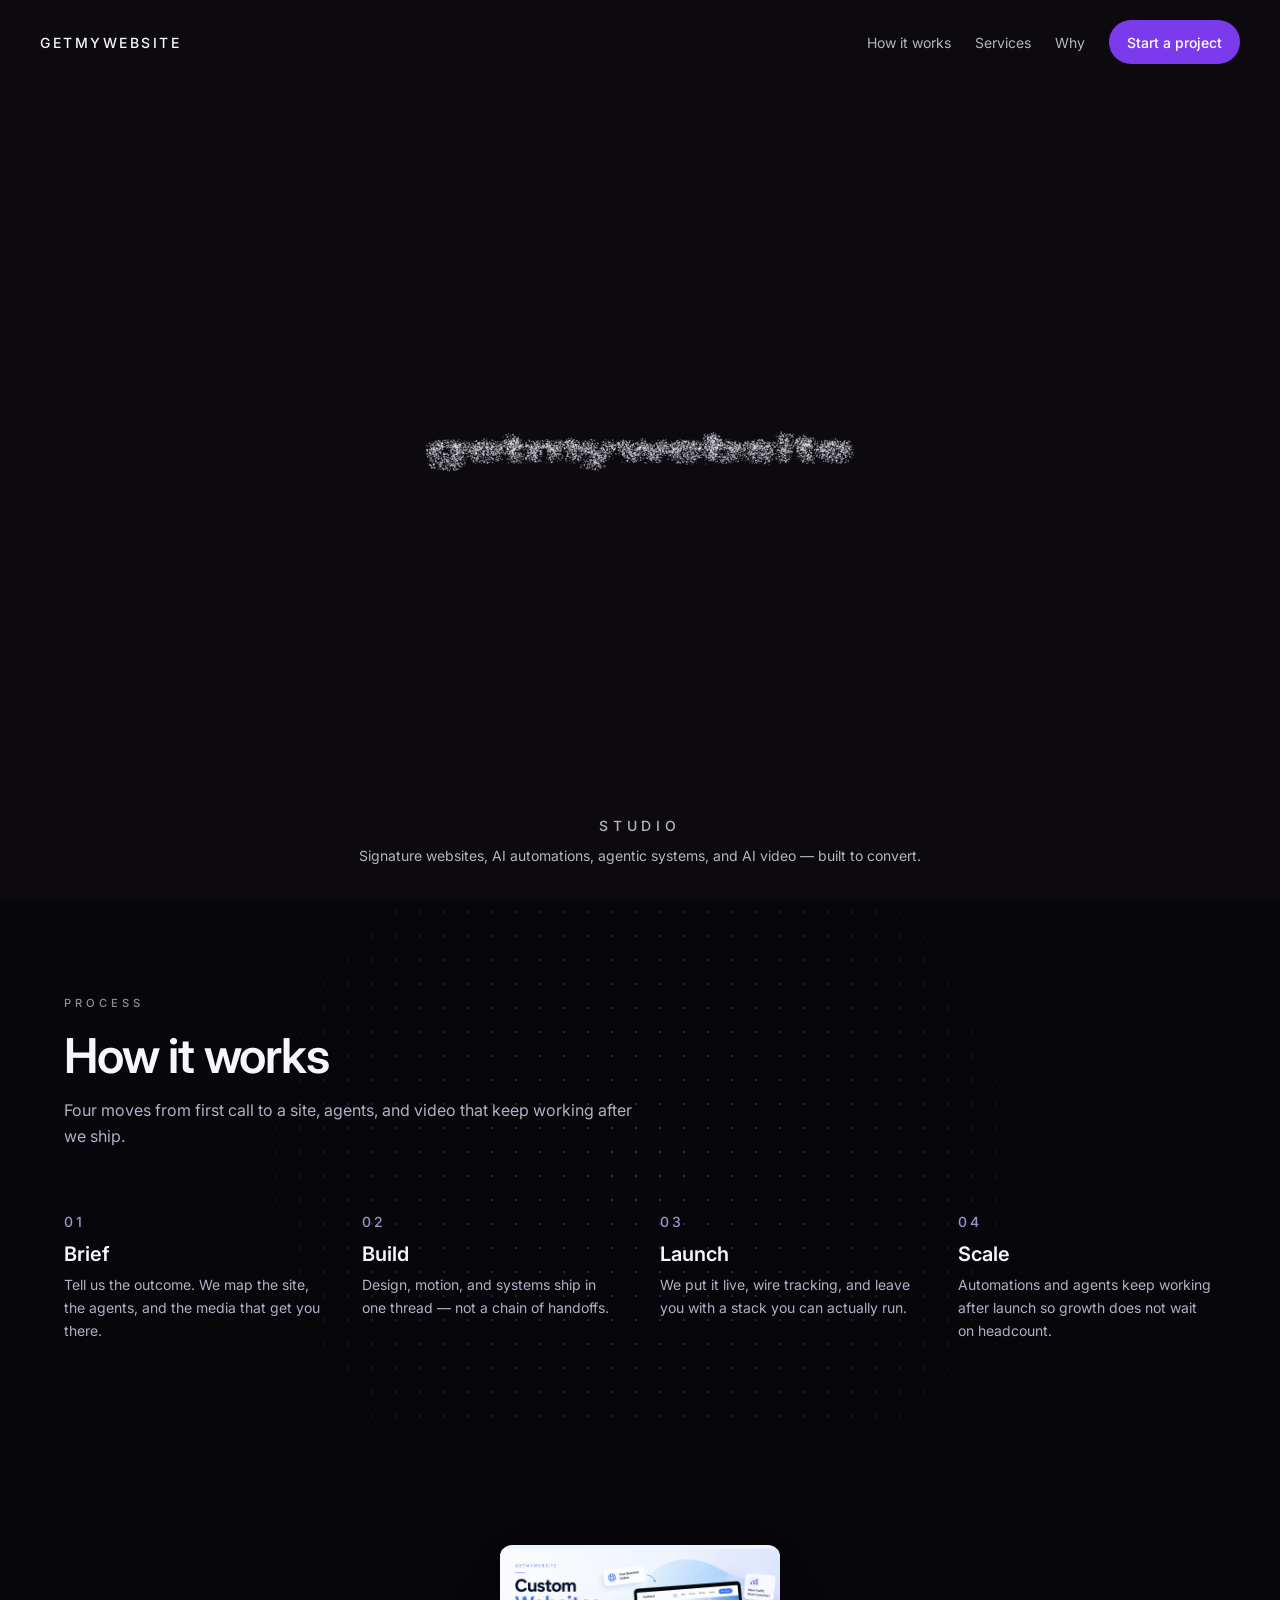
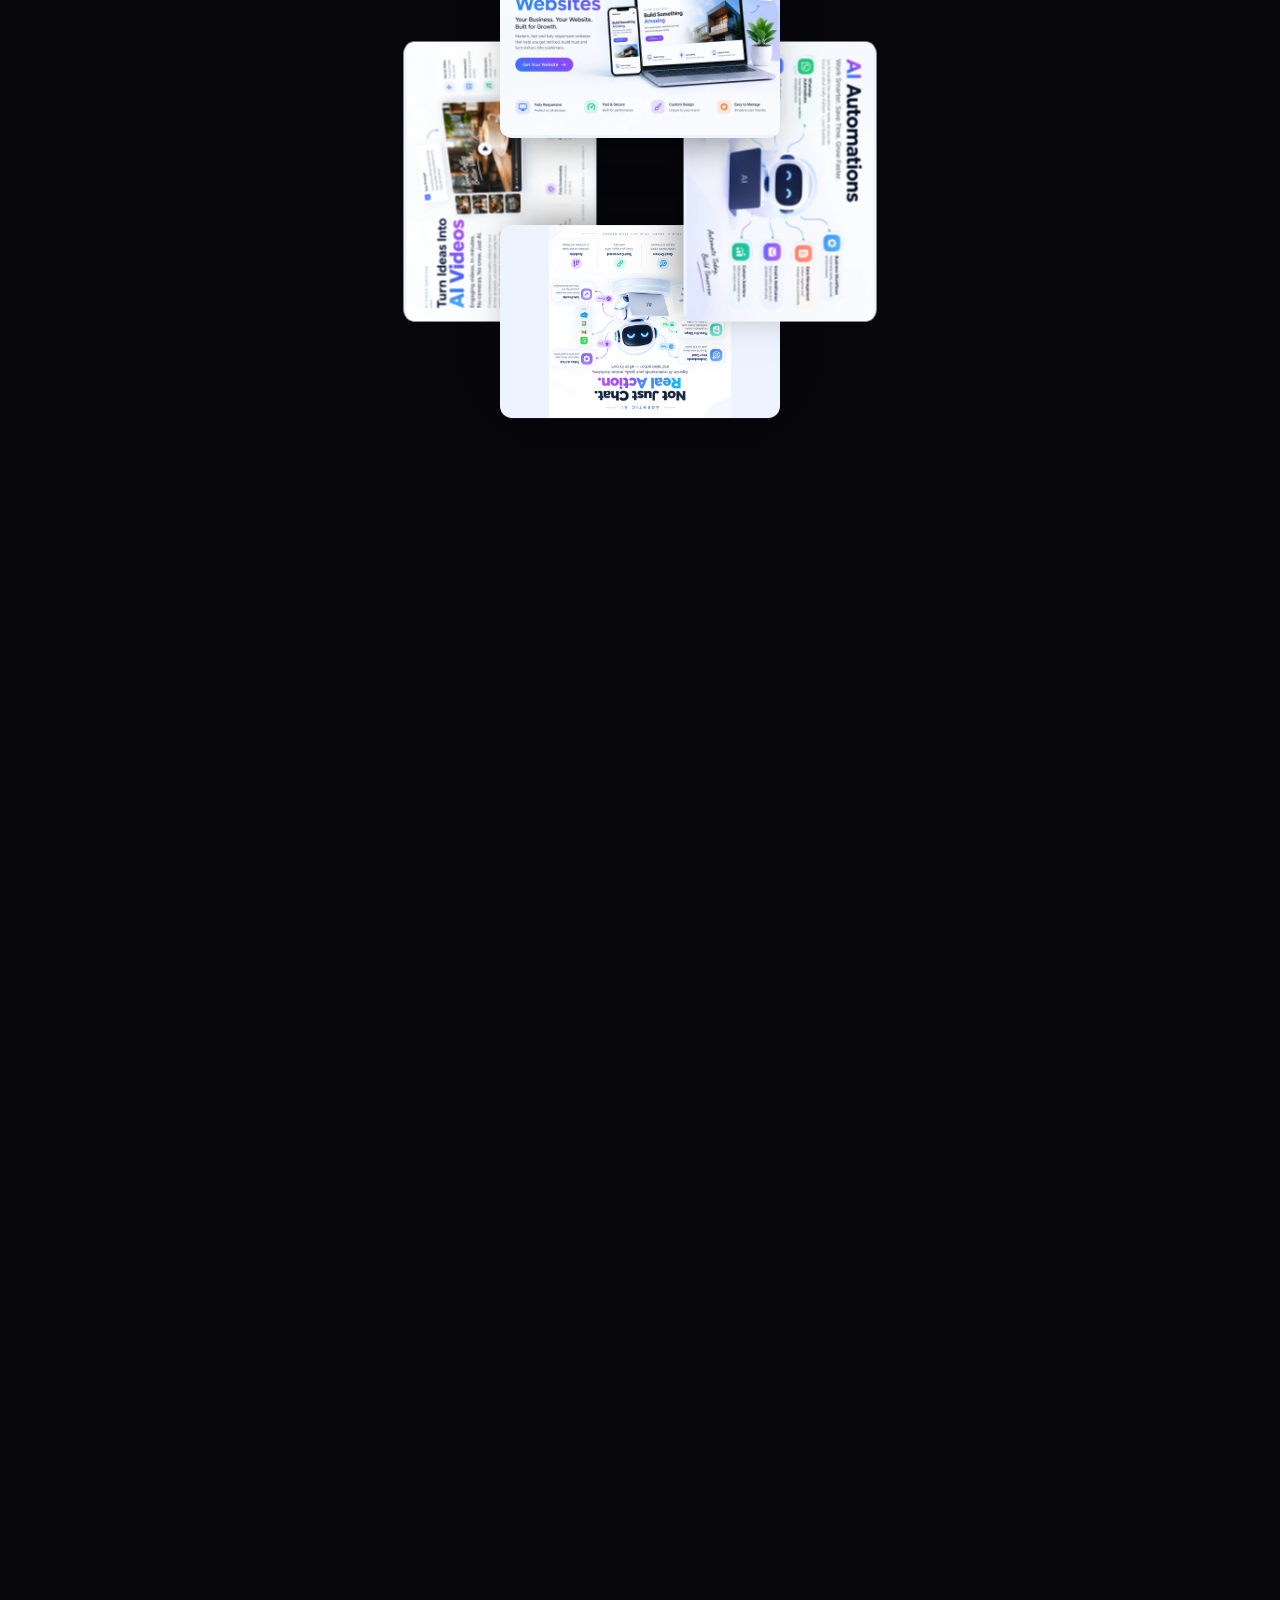
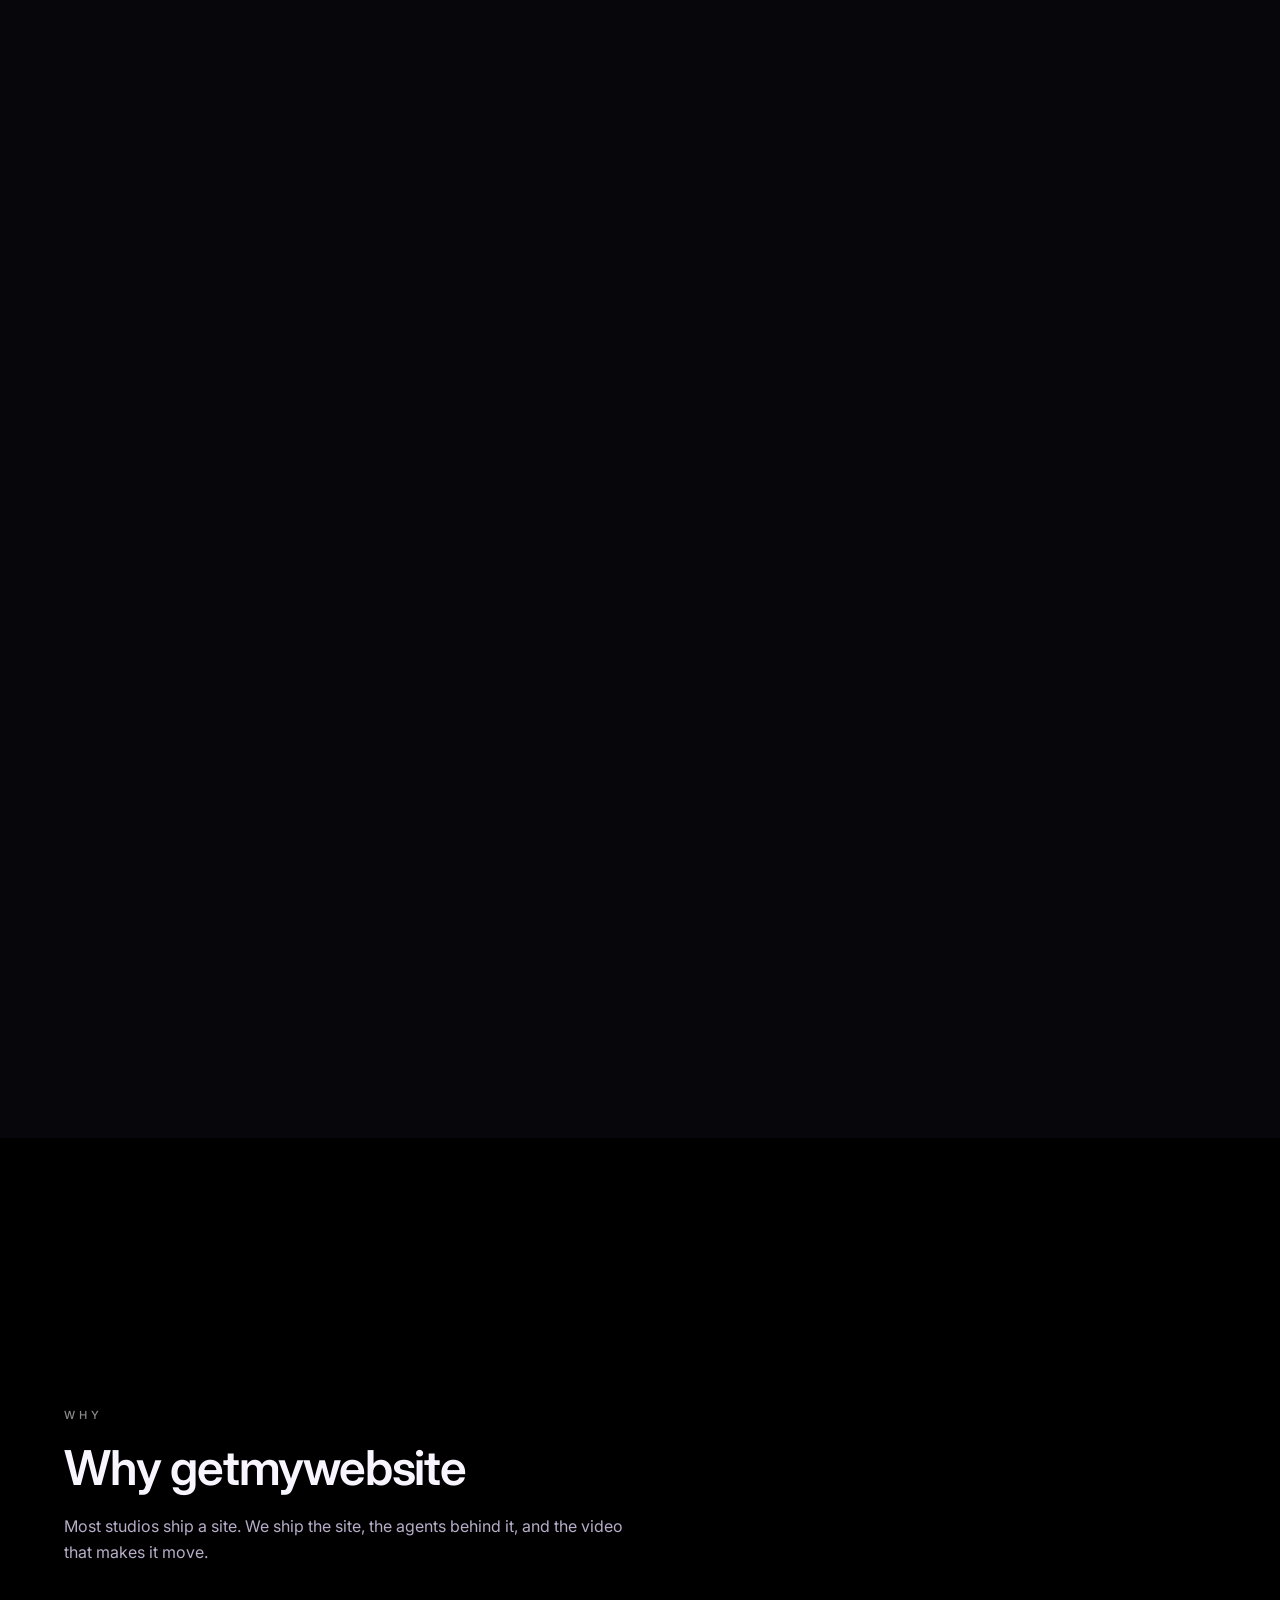
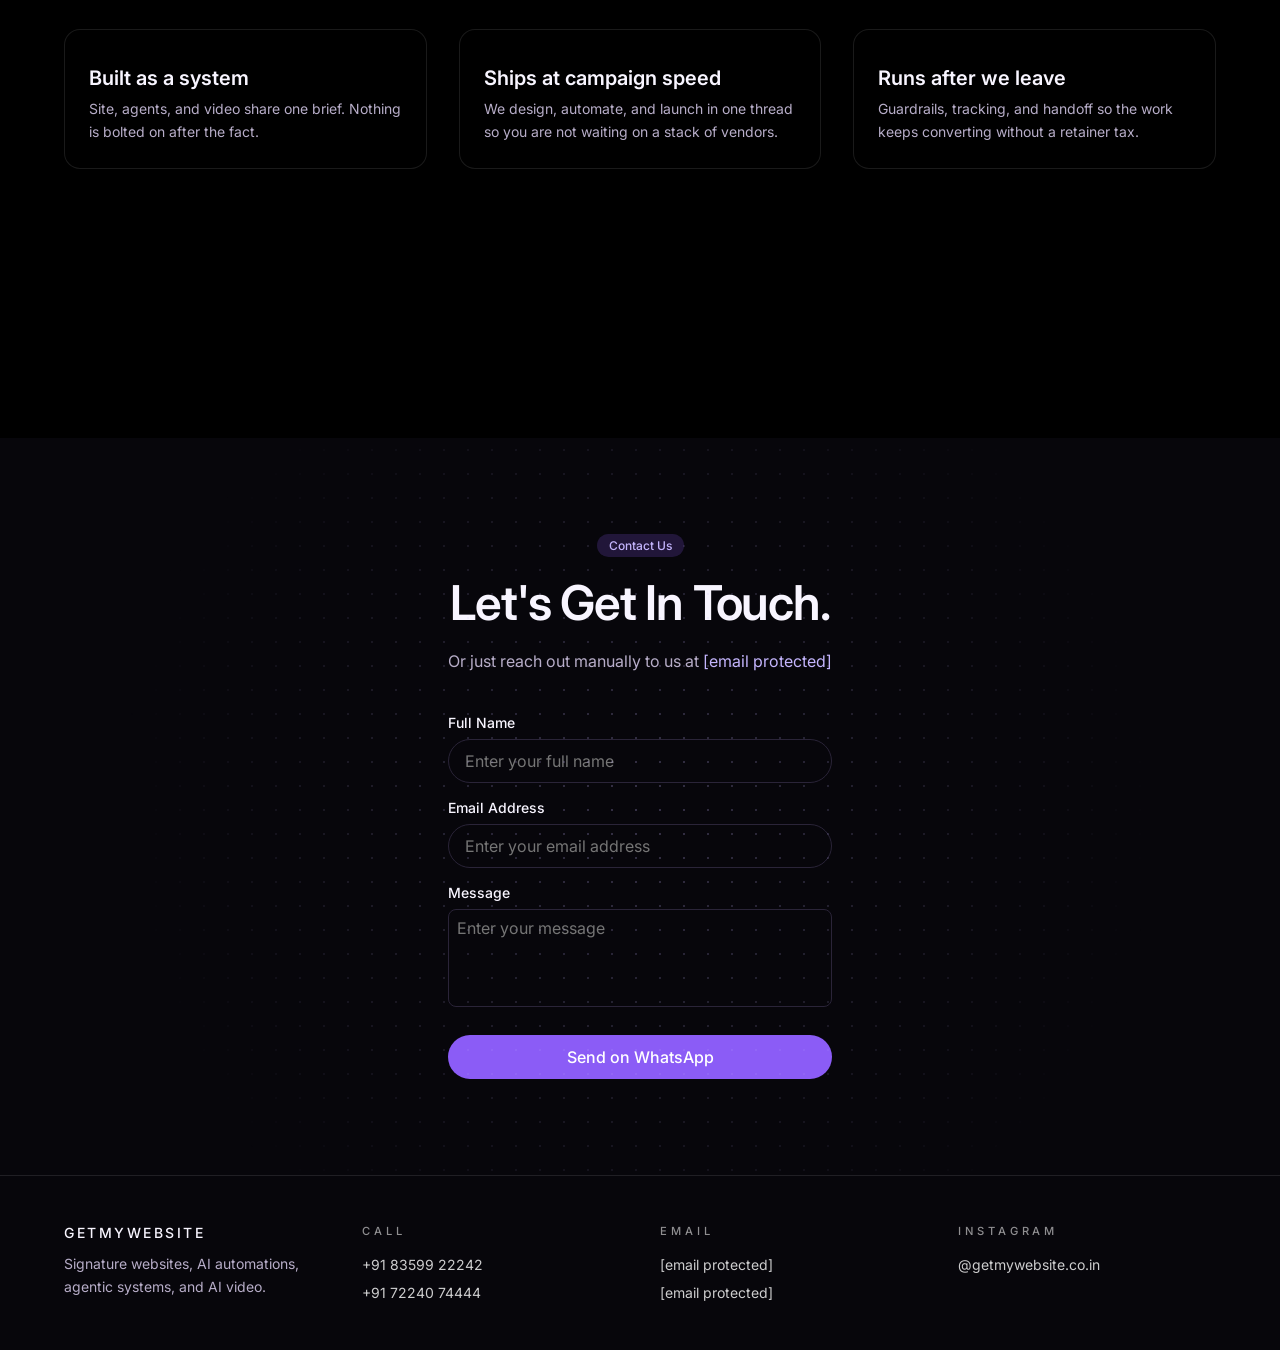
==== index.html @ 761b8f13 "Rename index 2.html to index.html" ====
<!DOCTYPE html>
<html lang="en">
<head>
<meta charset="UTF-8"/>
<meta name="viewport" content="width=device-width, initial-scale=1.0"/>
<title>getmywebsite — Signature Websites & AI</title>
<meta name="description" content="getmywebsite builds signature websites, AI automations, agentic AI systems, and AI videos."/>
<link rel="canonical" href="https://getmywebsite.co.in/"/>
<meta property="og:url" content="https://getmywebsite.co.in/"/>

<link rel="preconnect" href="https://fonts.googleapis.com"/>
<link rel="preconnect" href="https://fonts.gstatic.com" crossorigin/>
<link href="https://fonts.googleapis.com/css2?family=Inter:wght@300;400;500;600;700;800;900&display=swap" rel="stylesheet"/>
<style>
:root{
  --bg:#07060b;--fg:#f8f5ff;--muted:#b7adc8;--primary:#7c3aed;--border:#2a2438;
}
*{box-sizing:border-box;margin:0;padding:0}
html{scroll-behavior:smooth}
body{min-height:100dvh;background:var(--bg);color:var(--fg);font-family:Inter,ui-sans-serif,system-ui,sans-serif;-webkit-font-smoothing:antialiased}
a{color:inherit;text-decoration:none}
button,input,textarea{font:inherit;color:inherit}
img{max-width:100%;display:block}
ul,ol{list-style:none}
header{
  position:absolute;inset:0 0 auto 0;z-index:30;
  display:flex;align-items:center;justify-content:space-between;
  padding:20px 40px;
}
.brand{font-size:14px;font-weight:500;letter-spacing:.18em;text-transform:uppercase}
nav{display:flex;align-items:center;gap:24px;font-size:14px;color:rgba(255,255,255,.7)}
nav a:hover{color:#fff}
.btn{
  display:inline-flex;align-items:center;justify-content:center;gap:6px;
  min-height:44px;border:0;border-radius:999px;padding:8px 18px;
  font-weight:500;cursor:pointer;background:var(--primary);color:#fff;
}
.btn:hover{opacity:.9}
.hero{
  position:relative;min-height:100dvh;overflow:hidden;background:#0c0a0f;
}
.hero canvas{position:absolute;inset:0;width:100%;height:100%}
.hero-copy{
  position:absolute;inset:auto 0 32px 0;z-index:2;text-align:center;padding:0 24px;
  pointer-events:none;
}
.kicker{font-size:.7rem;font-weight:500;letter-spacing:.35em;text-transform:uppercase;color:rgba(255,255,255,.55)}
.hero-copy p{margin-top:8px;color:rgba(255,255,255,.7);font-size:14px;line-height:1.625}
section.pad{padding:96px 40px;position:relative;overflow:hidden}
.wrap{max-width:72rem;margin:0 auto;position:relative;z-index:1}
h2{margin-top:16px;font-size:clamp(1.875rem,4vw,3rem);font-weight:600;letter-spacing:-.025em}
.muted{color:var(--muted);line-height:1.625}
.steps{display:grid;gap:40px;margin-top:64px;grid-template-columns:repeat(4,1fr)}
.n{font-size:14px;font-weight:500;letter-spacing:.2em;color:rgba(196,181,253,.8)}
h3{margin:12px 0 8px;font-size:20px;font-weight:600}
.why{background:#000;min-height:100dvh;display:flex;align-items:center}
.reasons{display:grid;gap:32px;margin-top:64px;grid-template-columns:repeat(3,1fr)}
.card{border:1px solid rgba(255,255,255,.1);background:rgba(0,0,0,.35);border-radius:16px;padding:24px;backdrop-filter:blur(8px)}
#contact{text-align:center}
.pill{display:inline-block;border-radius:999px;background:rgba(139,92,246,.2);padding:4px 12px;font-size:12px;font-weight:500;color:#c4b5fd}
form{max-width:24rem;margin:0 auto;text-align:left}
label{display:block;font-size:14px;font-weight:500}
.field,textarea{
  width:100%;margin:8px 0 16px;border:1px solid var(--border);background:transparent;color:var(--fg);outline:none
}
.field{height:44px;border-radius:999px;padding:0 16px}
textarea{border-radius:8px;padding:8px;resize:none}
.field:focus,textarea:focus{box-shadow:0 0 0 2px #a78bfa}
form .btn{width:100%;margin-top:8px;background:#8b5cf6}
footer{border-top:1px solid rgba(255,255,255,.1);padding:48px 40px;background:#07060b}
.foot{display:grid;gap:40px;grid-template-columns:repeat(4,1fr);max-width:72rem;margin:0 auto}
footer ul{margin-top:16px}
footer li{margin-top:8px}
footer a{color:rgba(255,255,255,.8);font-size:14px}
footer a:hover{color:#fff}
/* wheel */
.wheel-wrap{height:500vh;position:relative}
.wheel-sticky{position:sticky;top:0;height:100dvh;overflow:hidden;perspective:900px}
.stage{position:absolute;inset:0}
.card3d{
  position:absolute;top:50%;left:50%;
  width:min(34vw,280px);height:calc(min(34vw,280px)/1.45);
  margin-left:calc(min(34vw,280px)/-2);margin-top:calc(min(34vw,280px)/-2 / .69);
  border:0;background:transparent;cursor:pointer;padding:0;transform-style:preserve-3d;backface-visibility:hidden;
}
.card3d img{
  width:100%;height:100%;object-fit:contain;background:#eef4ff;border-radius:12px;
  box-shadow:0 18px 40px -18px rgba(0,0,0,.5)
}
.wheel-label{
  position:absolute;inset:0;display:grid;place-items:center;
  font-size:clamp(2.4rem,8vw,5rem);font-weight:600;pointer-events:none;letter-spacing:-.03em
}
.wheel-caption{
  position:absolute;left:0;right:0;bottom:32px;text-align:center;padding:0 24px;z-index:5
}
.wheel-caption h3{font-size:clamp(1.5rem,3vw,1.875rem);margin:0}
.wheel-caption p{max-width:28rem;margin:8px auto 0;color:var(--muted);font-size:14px}
.overlay{
  position:fixed;inset:0;z-index:80;display:none;align-items:center;justify-content:center;
  background:rgba(0,0,0,.8);backdrop-filter:blur(10px);padding:24px
}
.overlay.open{display:flex}
.sheet{
  position:relative;max-width:64rem;width:100%;max-height:90dvh;overflow:auto;
  background:#0c0a12;border-radius:16px;border:1px solid rgba(255,255,255,.1)
}
.sheet img{width:100%;background:#fff;max-height:280px;object-fit:contain}
.sheet .body{padding:32px}
.close{
  position:absolute;top:12px;right:12px;width:44px;height:44px;border:0;border-radius:999px;
  background:rgba(0,0,0,.55);color:#fff;cursor:pointer;font-size:20px
}
.feat{display:grid;gap:12px;margin-top:16px;grid-template-columns:1fr 1fr}
.feat li{border:1px solid rgba(255,255,255,.1);border-radius:12px;padding:16px;background:rgba(255,255,255,.03);font-size:14px}
.dots{position:absolute;inset:0;background-image:radial-gradient(rgba(196,181,253,.25) 1px,transparent 1px);background-size:24px 24px;mask-image:radial-gradient(520px circle at center,white,transparent);pointer-events:none}
@media(max-width:900px){
  .steps,.reasons,.foot,.feat{grid-template-columns:1fr 1fr}
  header,section.pad,footer{padding-left:24px;padding-right:24px}
  nav a:not(.btn){display:none}
}
@media(max-width:600px){
  .steps,.reasons,.foot,.feat{grid-template-columns:1fr}
}
</style>
</head>
<body>
<header>
  <a class="brand" href="#top">getmywebsite</a>
  <nav>
    <a href="#how-it-works">How it works</a>
    <a href="#works">Services</a>
    <a href="#why">Why</a>
    <a class="btn" href="#contact">Start a project</a>
  </nav>
</header>

<main id="top">
  <section class="hero" aria-label="Hero">
    <canvas id="dust"></canvas>
    <div class="hero-copy">
      <p class="kicker">Studio</p>
      <p>Signature websites, AI automations, agentic systems, and AI video — built to convert.</p>
    </div>
  </section>

  <section class="pad" id="how-it-works">
    <div class="dots"></div>
    <div class="wrap">
      <p class="kicker">Process</p>
      <h2>How it works</h2>
      <p class="muted" style="margin-top:12px;max-width:36rem">Four moves from first call to a site, agents, and video that keep working after we ship.</p>
      <ol class="steps">
        <li><p class="n">01</p><h3>Brief</h3><p class="muted" style="font-size:14px">Tell us the outcome. We map the site, the agents, and the media that get you there.</p></li>
        <li><p class="n">02</p><h3>Build</h3><p class="muted" style="font-size:14px">Design, motion, and systems ship in one thread — not a chain of handoffs.</p></li>
        <li><p class="n">03</p><h3>Launch</h3><p class="muted" style="font-size:14px">We put it live, wire tracking, and leave you with a stack you can actually run.</p></li>
        <li><p class="n">04</p><h3>Scale</h3><p class="muted" style="font-size:14px">Automations and agents keep working after launch so growth does not wait on headcount.</p></li>
      </ol>
    </div>
  </section>

  <section id="works" class="wheel-wrap">
    <div class="wheel-sticky">
      <div class="stage" id="stage"></div>
      <div class="wheel-label" id="wlabel">Services</div>
      <div class="wheel-caption" id="wcap"></div>
    </div>
  </section>

  <section class="pad why" id="why">
    <div class="wrap">
      <p class="kicker">Why</p>
      <h2>Why getmywebsite</h2>
      <p class="muted" style="margin-top:16px;max-width:36rem">Most studios ship a site. We ship the site, the agents behind it, and the video that makes it move.</p>
      <ul class="reasons">
        <li class="card"><h3>Built as a system</h3><p class="muted" style="margin-top:8px;font-size:14px">Site, agents, and video share one brief. Nothing is bolted on after the fact.</p></li>
        <li class="card"><h3>Ships at campaign speed</h3><p class="muted" style="margin-top:8px;font-size:14px">We design, automate, and launch in one thread so you are not waiting on a stack of vendors.</p></li>
        <li class="card"><h3>Runs after we leave</h3><p class="muted" style="margin-top:8px;font-size:14px">Guardrails, tracking, and handoff so the work keeps converting without a retainer tax.</p></li>
      </ul>
    </div>
  </section>

  <section class="pad" id="contact">
    <div class="dots"></div>
    <p class="pill">Contact Us</p>
    <h2>Let's Get In Touch.</h2>
    <p class="muted" style="margin:16px auto 40px;max-width:32rem">
      Or just reach out manually to us at
      <a href="/cdn-cgi/l/email-protection#b8dfddccd5c1cfdddacbd1ccdd898a89f8dfd5d9d1d496dbd7d5" style="color:#c4b5fd"><span class="__cf_email__" data-cfemail="066163726b7f716364756f726337343746616b676f6a2865696b">[email&#160;protected]</span></a>
    </p>
    <form id="wa-form">
      <label for="name">Full Name</label>
      <input class="field" id="name" name="name" type="text" autocomplete="name" placeholder="Enter your full name" required/>
      <label for="email">Email Address</label>
      <input class="field" id="email" name="email" type="email" autocomplete="email" placeholder="Enter your email address" required/>
      <label for="message">Message</label>
      <textarea id="message" name="message" rows="4" placeholder="Enter your message" required></textarea>
      <button class="btn" type="submit">Send on WhatsApp</button>
    </form>
  </section>
</main>

<footer>
  <div class="foot">
    <div>
      <p class="brand">getmywebsite</p>
      <p class="muted" style="margin-top:12px;font-size:14px;max-width:16rem">Signature websites, AI automations, agentic systems, and AI video.</p>
    </div>
    <div>
      <p class="kicker">Call</p>
      <ul>
        <li><a href="tel:+918359922242">+91 83599 22242</a></li>
        <li><a href="tel:+917224074444">+91 72240 74444</a></li>
      </ul>
    </div>
    <div>
      <p class="kicker">Email</p>
      <ul>
        <li><a href="/cdn-cgi/l/email-protection#3e595b4a5347495b5c4d574a5b0f0c0f7e59535f5752105d5153"><span class="__cf_email__" data-cfemail="88efedfce5f1ffedeafbe1fcedb9bab9c8efe5e9e1e4a6ebe7e5">[email&#160;protected]</span></a></li>
        <li><a href="/cdn-cgi/l/email-protection#cfbca0baada7aea8b6aeb9aabda2aefff6fb8fa8a2aea6a3e1aca0a2"><span class="__cf_email__" data-cfemail="a5d6cad0c7cdc4c2dcc4d3c0d7c8c4959c91e5c2c8c4ccc98bc6cac8">[email&#160;protected]</span></a></li>
      </ul>
    </div>
    <div>
      <p class="kicker">Instagram</p>
      <ul>
        <li><a href="https://www.instagram.com/getmywebsite.co.in" target="_blank" rel="noreferrer">@getmywebsite.co.in</a></li>
      </ul>
    </div>
  </div>
</footer>

<div class="overlay" id="overlay">
  <article class="sheet" id="sheet"></article>
</div>

<script>
const WORDS=["getmywebsite","Signature Website","AI Automations","Agentic AI","AI Videos"];
const DUST_SPEED=4;
const canvas=document.getElementById("dust");
const ctx=canvas.getContext("2d",{alpha:true});
let W,H,dpr=1,parts=[],wordI=0,phase="in",t=0,hold=0;
function size(){
  dpr=Math.min(window.devicePixelRatio||1,2);
  W=innerWidth;
  H=innerHeight;
  canvas.width=Math.floor(W*dpr);
  canvas.height=Math.floor(H*dpr);
  canvas.style.width=W+"px";
  canvas.style.height=H+"px";
  ctx.setTransform(dpr,0,0,dpr,0,0);
}
function sample(text){
  const c=document.createElement("canvas");
  c.width=1024;c.height=320;
  const g=c.getContext("2d");
  g.fillStyle="#000";g.fillRect(0,0,1024,320);
  g.fillStyle="#fff";g.textAlign="center";g.textBaseline="middle";
  let fs=92;g.font="700 "+fs+"px Inter,sans-serif";
  const tw=g.measureText(text).width;
  if(tw>880){fs=Math.floor(fs*880/tw);g.font="700 "+fs+"px Inter,sans-serif"}
  g.fillText(text,512,160);
  const data=g.getImageData(0,0,1024,320).data;
  const pts=[];
  const scaleX=Math.min(W*0.72,720);
  const scaleY=Math.min(H*0.16,120);
  for(let y=0;y<320;y+=2)for(let x=0;x<1024;x+=2){
    if(data[(y*1024+x)*4]>140){
      pts.push([
        (x/1024-.5)*scaleX+(Math.random()-.5)*1.2,
        (y/320-.5)*scaleY+(Math.random()-.5)*1.2
      ]);
    }
  }
  return pts;
}
function scatter(){
  return [(Math.random()-.5)*W*1.08,(Math.random()-.5)*H*1.08];
}
function boot(){
  size();
  const n=Math.min(11000, Math.floor(W*H/42));
  parts=Array.from({length:n},()=>{
    const s=scatter();
    return {
      ox:s[0],oy:s[1],tx:0,ty:0,
      r:0.25+Math.random()*0.7,
      a:0.12+Math.random()*0.42,
      drift:Math.random()*Math.PI*2,
      sp:0.12+Math.random()*0.4
    };
  });
  setWord(0);
}
function setWord(i){
  const pts=sample(WORDS[i]);
  const len=pts.length||1;
  parts.forEach((p,k)=>{
    const t=pts[k%len];
    p.tx=t[0];p.ty=t[1];
    const s=scatter();p.ox=s[0];p.oy=s[1];
  });
}
function tick(){
  t+=0.016*DUST_SPEED;
  ctx.clearRect(0,0,W,H);
  let p;
  if(phase==="in"){p=Math.min(1,(window.__p||0)+0.01*DUST_SPEED);if(p>=1){phase="hold";hold=performance.now()}}
  else if(phase==="hold"){p=1;if(performance.now()-hold>=3000)phase="out"}
  else {p=Math.max(0,(window.__p||0)-0.016*DUST_SPEED);if(p<=0){wordI=(wordI+1)%WORDS.length;setWord(wordI);phase="in";p=0}}
  window.__p=p;
  const ease=p<.5?4*p*p*p:1-Math.pow(-2*p+2,3)/2;
  const cx=W/2,cy=H/2;
  for(const pt of parts){
    const floatX=Math.cos(pt.drift+t*pt.sp)*((1-ease)*10+0.35);
    const floatY=Math.sin(pt.drift*1.3+t*pt.sp*0.8)*((1-ease)*8+0.45);
    const x=cx+pt.ox+(pt.tx-pt.ox)*ease+floatX;
    const y=cy+pt.oy+(pt.ty-pt.oy)*ease+floatY;
    const alpha=pt.a*(0.28+ease*0.72);
    ctx.beginPath();
    ctx.fillStyle="rgba(248,245,255,"+alpha+")";
    ctx.arc(x,y,pt.r,0,Math.PI*2);
    ctx.fill();
  }
  requestAnimationFrame(tick);
}
window.__p=0;
addEventListener("resize",()=>{size();setWord(wordI)});
boot();tick();

const SERVICES=[
  {title:"Signature Website",img:"[data-uri]",summary:"Modern, fast, fully responsive sites built to get you noticed and turn visitors into customers.",intro:"Your business. Your website. Built for growth. We design and ship a site that loads fast, looks premium on every device, and is easy for you to run after launch.",features:[["Fully Responsive","Perfect on desktop, tablet, and mobile without extra plugins."],["Fast & Secure","Optimised assets and safe defaults for a better experience."],["Custom Design","A layout unique to your brand, not a stock template."],["Easy to Manage","Edit pages, content, and media yourself with a simple admin."]],highlights:["Get your business online","More traffic, more customers","SEO-ready page structure","Free domain and hosting options","100% ownership, no hidden terms"]},
  {title:"AI Automations",img:"[data-uri]",summary:"WhatsApp, chatbots, voice, email, and workflows that run without waiting on a human.",intro:"Work smarter. Save time. Grow faster. Let AI handle the repetitive tasks so your team can focus on what really matters — your business.",features:[["WhatsApp Automations","Auto-replies, order updates, reminders, and more."],["AI Chatbots","Answer queries and capture leads 24/7 on your site."],["AI Voice Assistants","Natural conversations with real human-like support."],["Business Workflows","Automate tasks, approvals, and internal processes."]],highlights:["Runs without waiting on headcount","Fewer manual, repetitive tasks","Faster response times","Connected to the tools you already use"]},
  {title:"Agentic AI",img:"[data-uri]",summary:"Agents that understand the goal, plan the steps, and take action across your tools.",intro:"Not just chat. Real action. Agentic AI understands your goals, makes decisions, and takes action — all on its own.",features:[["Understands Your Goal","Give it an outcome like book 10 demo calls this week."],["Plans the Steps","Finds leads, checks availability, books calls, updates the CRM."],["Takes Action","Uses your tools, apps, and APIs to get it done."],["Gets Results","Saves time, increases productivity, and grows the business."]],highlights:["Autonomous — works without constant input","Goal-driven — understands intent, not just commands","Tool-connected — uses your apps, APIs, and data","Scalable — from simple tasks to complex workflows"]},
  {title:"AI Videos",img:"[data-uri]",summary:"Scripts to finished films in minutes — characters, voiceovers, and brand styles, no crew.",intro:"Engaging videos, in minutes. No cameras. No crew. Just AI. Create professional-quality videos for your brand from a simple prompt.",features:[["Text to Video","Turn your ideas and prompts into finished visuals."],["AI Characters","Realistic and expressive avatars for your story."],["AI Voiceovers","Natural, human-like voices in the tone you need."],["Custom Styles","Match your brand colours, fonts, and vibe."]],highlights:["Save time — high-quality videos in minutes","Cost effective — no crew or studio fees","Fully customisable to your brand","For any platform — social, web, and ads"]}
];

const stage=document.getElementById("stage");
const wrap=document.getElementById("works");
const wlabel=document.getElementById("wlabel");
const wcap=document.getElementById("wcap");
const overlay=document.getElementById("overlay");
const sheet=document.getElementById("sheet");
SERVICES.forEach((s,i)=>{
  const b=document.createElement("button");
  b.className="card3d";
  b.innerHTML="<img alt='"+s.title+"' src='"+s.img+"'/>";
  b.onclick=()=>openService(i);
  stage.appendChild(b);
});
const cards=[...stage.children];
function openService(i){
  const s=SERVICES[i];
  sheet.innerHTML="<button class='close' id='xbtn'>×</button><img src='"+s.img+"' alt='"+s.title+"'/><div class='body'><p class='kicker'>Service</p><h3 style='font-size:28px'>"+s.title+"</h3><p class='muted' style='margin-top:12px'>"+s.summary+"</p><p class='muted' style='margin-top:8px'>"+s.intro+"</p><ul class='feat'>"+s.features.map(f=>"<li><strong>"+f[0]+"</strong><p class='muted' style='margin-top:6px;font-size:13px'>"+f[1]+"</p></li>").join("")+"</ul><ul style='margin-top:20px'>"+s.highlights.map(h=>"<li class='muted' style='font-size:14px;margin-top:6px'>• "+h+"</li>").join("")+"</ul><a class='btn' href='#contact' style='margin-top:24px'>Start with "+s.title+"</a></div>";
  overlay.classList.add("open");
  document.getElementById("xbtn").onclick=closeService;
  overlay.onclick=e=>{if(e.target===overlay)closeService()};
  document.querySelector(".sheet .btn").onclick=closeService;
}
function closeService(){overlay.classList.remove("open")}
function clamp(v,a,b){return Math.min(b,Math.max(a,v))}
function onScroll(){
  const r=wrap.getBoundingClientRect();
  const total=wrap.offsetHeight-innerHeight;
  const scrolled=clamp(-r.top,0,Math.max(total,0));
  const progress=total>0?scrolled/total:0;
  const t=progress*(SERVICES.length);
  const m=clamp(t,0,1);
  const pos=Math.max(0,t-1);
  wlabel.style.opacity=String(1-m);
  const near=clamp(Math.round(pos),0,SERVICES.length-1);
  const s=SERVICES[near];
  wcap.style.opacity=m>.5?"1":"0";
  wcap.innerHTML="<h3>"+s.title+"</h3><p>"+s.summary+"</p>";
  cards.forEach((c,i)=>{
    const d=i-pos;
    const drum=d*40;
    const ring=d*(360/SERVICES.length);
    const bow=-180*(1-Math.cos(drum*Math.PI/180));
    c.style.transform=`translateX(${m*bow}px) rotateZ(${(1-m)*ring}deg) translateY(${-(1-m)*140}px) rotateX(${m*drum}deg) translateZ(${m*220}px)`;
    c.style.opacity=(m>.5 && Math.abs(d)>1.6)?"0":"1";
    c.style.zIndex=String(Math.round(100-Math.abs(d)*2));
  });
}
addEventListener("scroll",onScroll,{passive:true});
addEventListener("resize",onScroll);
onScroll();

document.getElementById("wa-form").addEventListener("submit",function(e){
  e.preventDefault();
  const d=new FormData(e.currentTarget);
  const text=["New website enquiry","Name: "+String(d.get("name")||"").trim(),"Email: "+String(d.get("email")||"").trim(),"",String(d.get("message")||"").trim()].join("\n");
  window.open("https://wa.me/918359922242?text="+encodeURIComponent(text),"_blank","noopener,noreferrer");
});
</script>
</body>
</html>
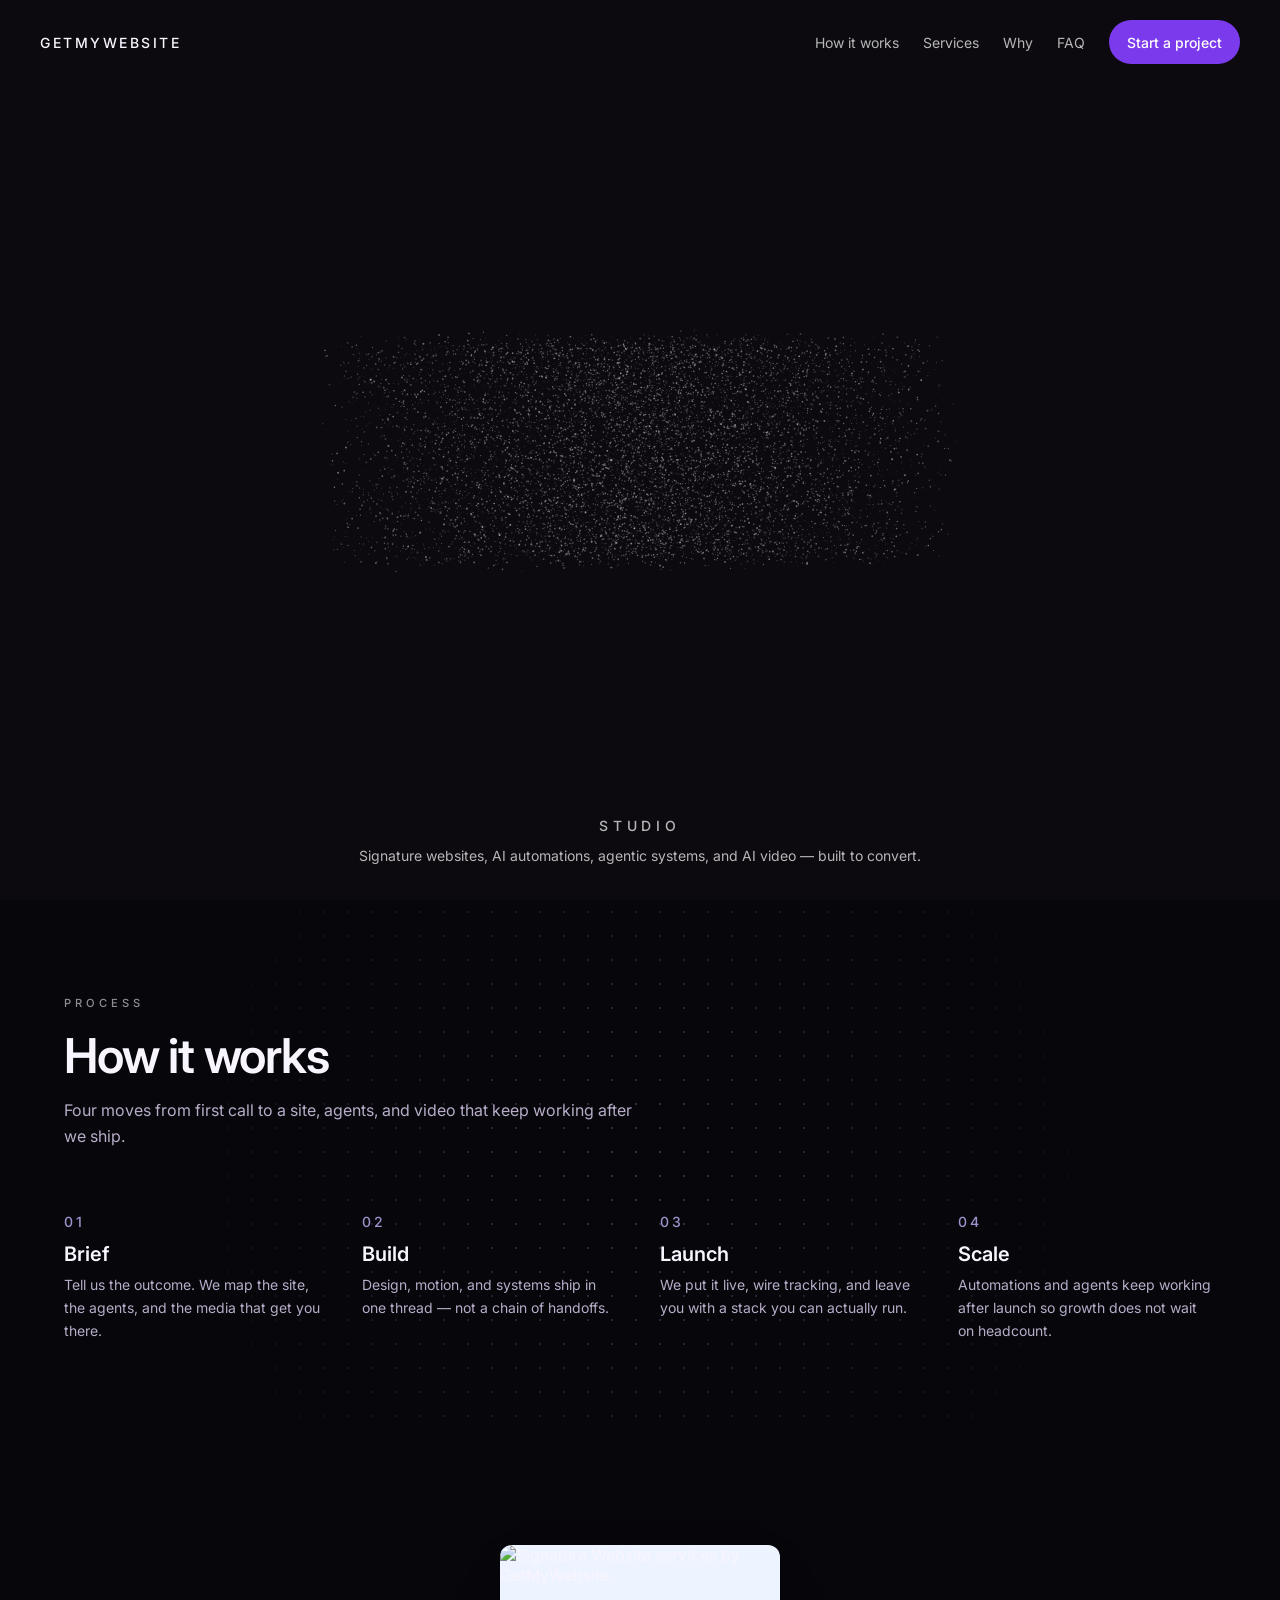
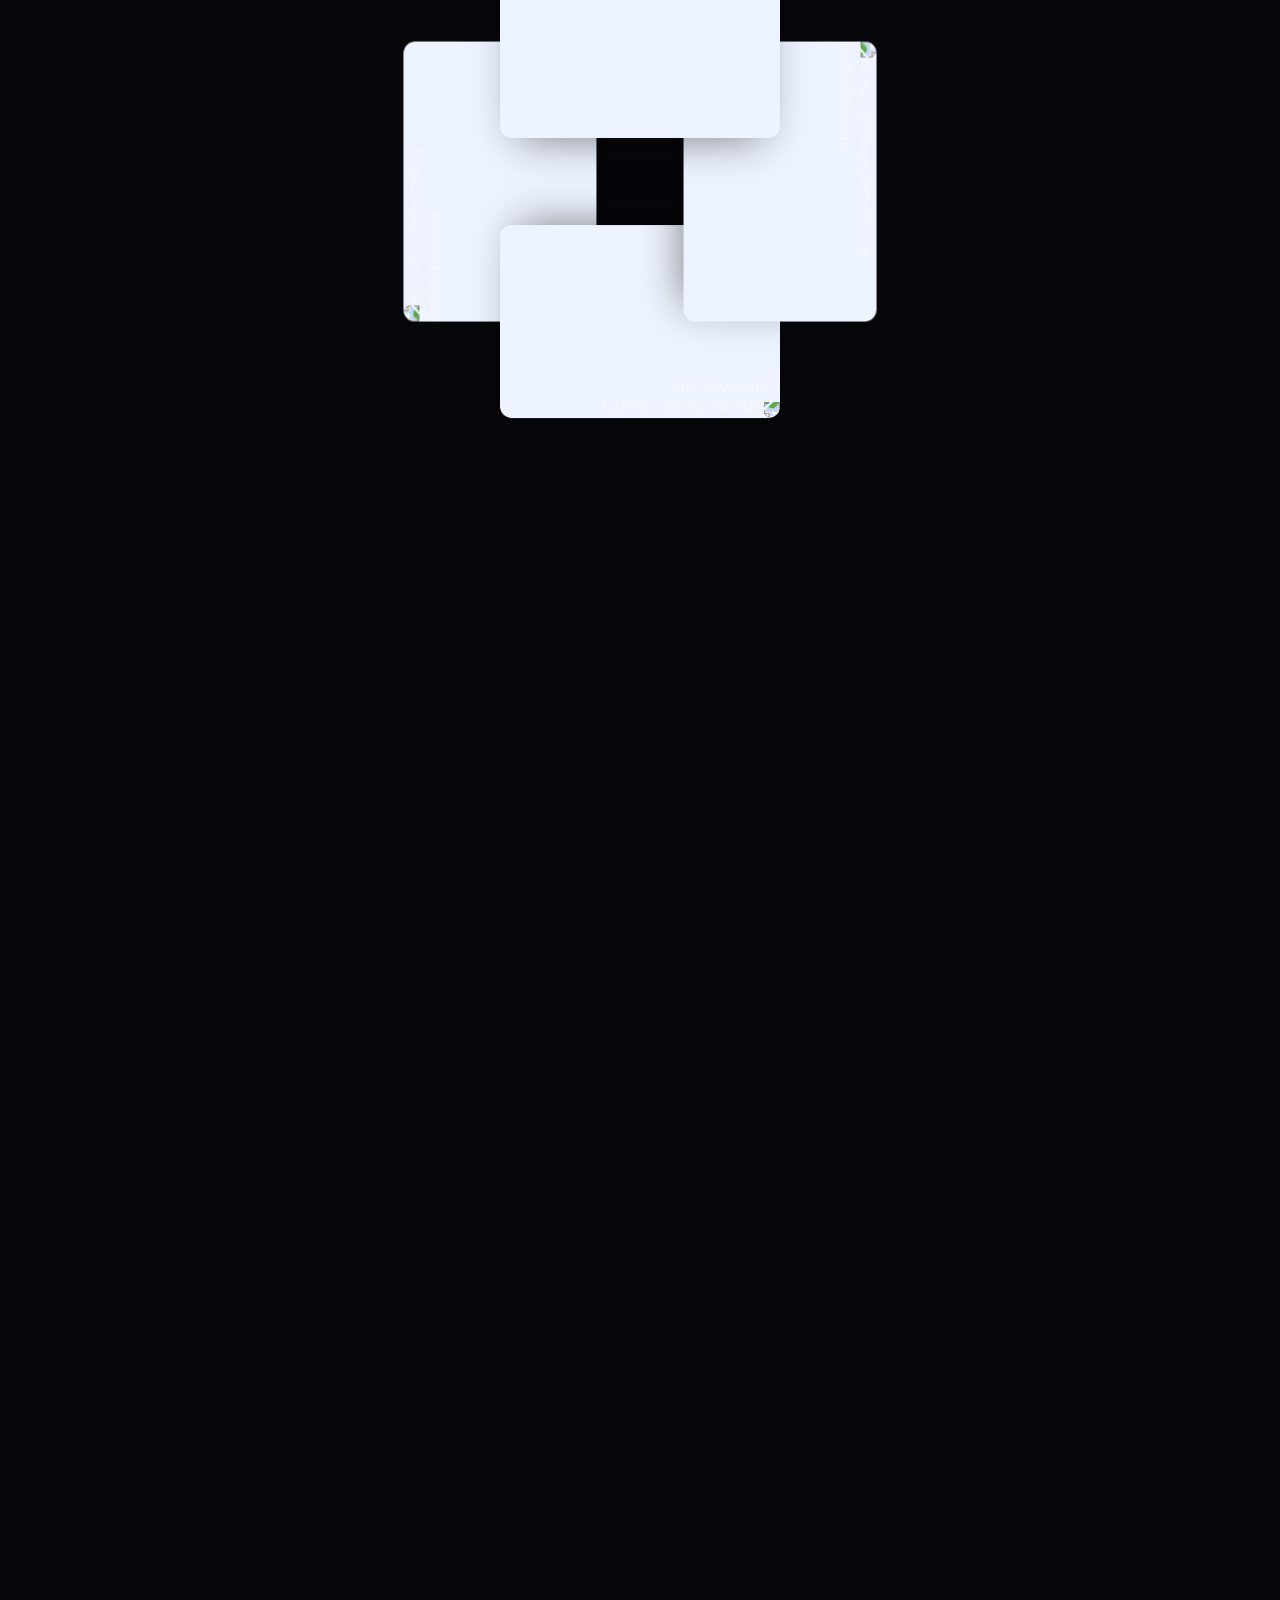
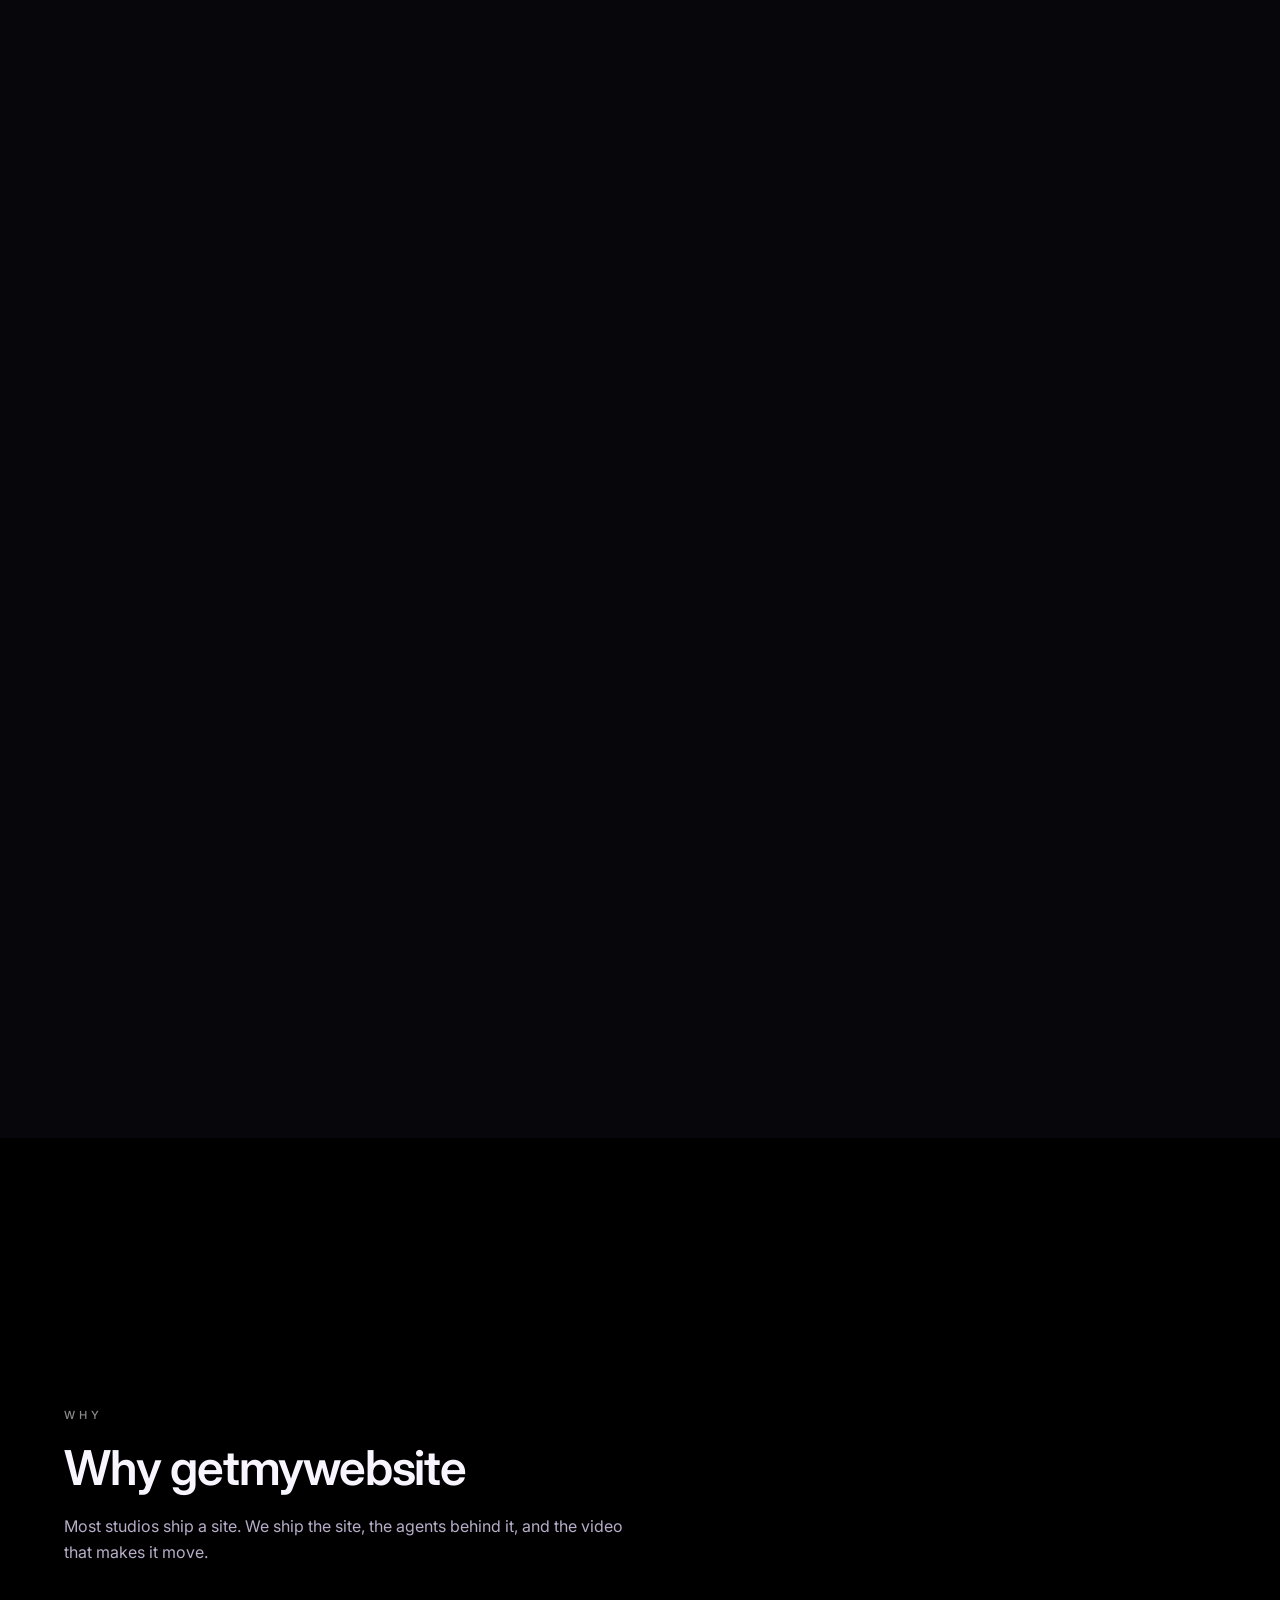
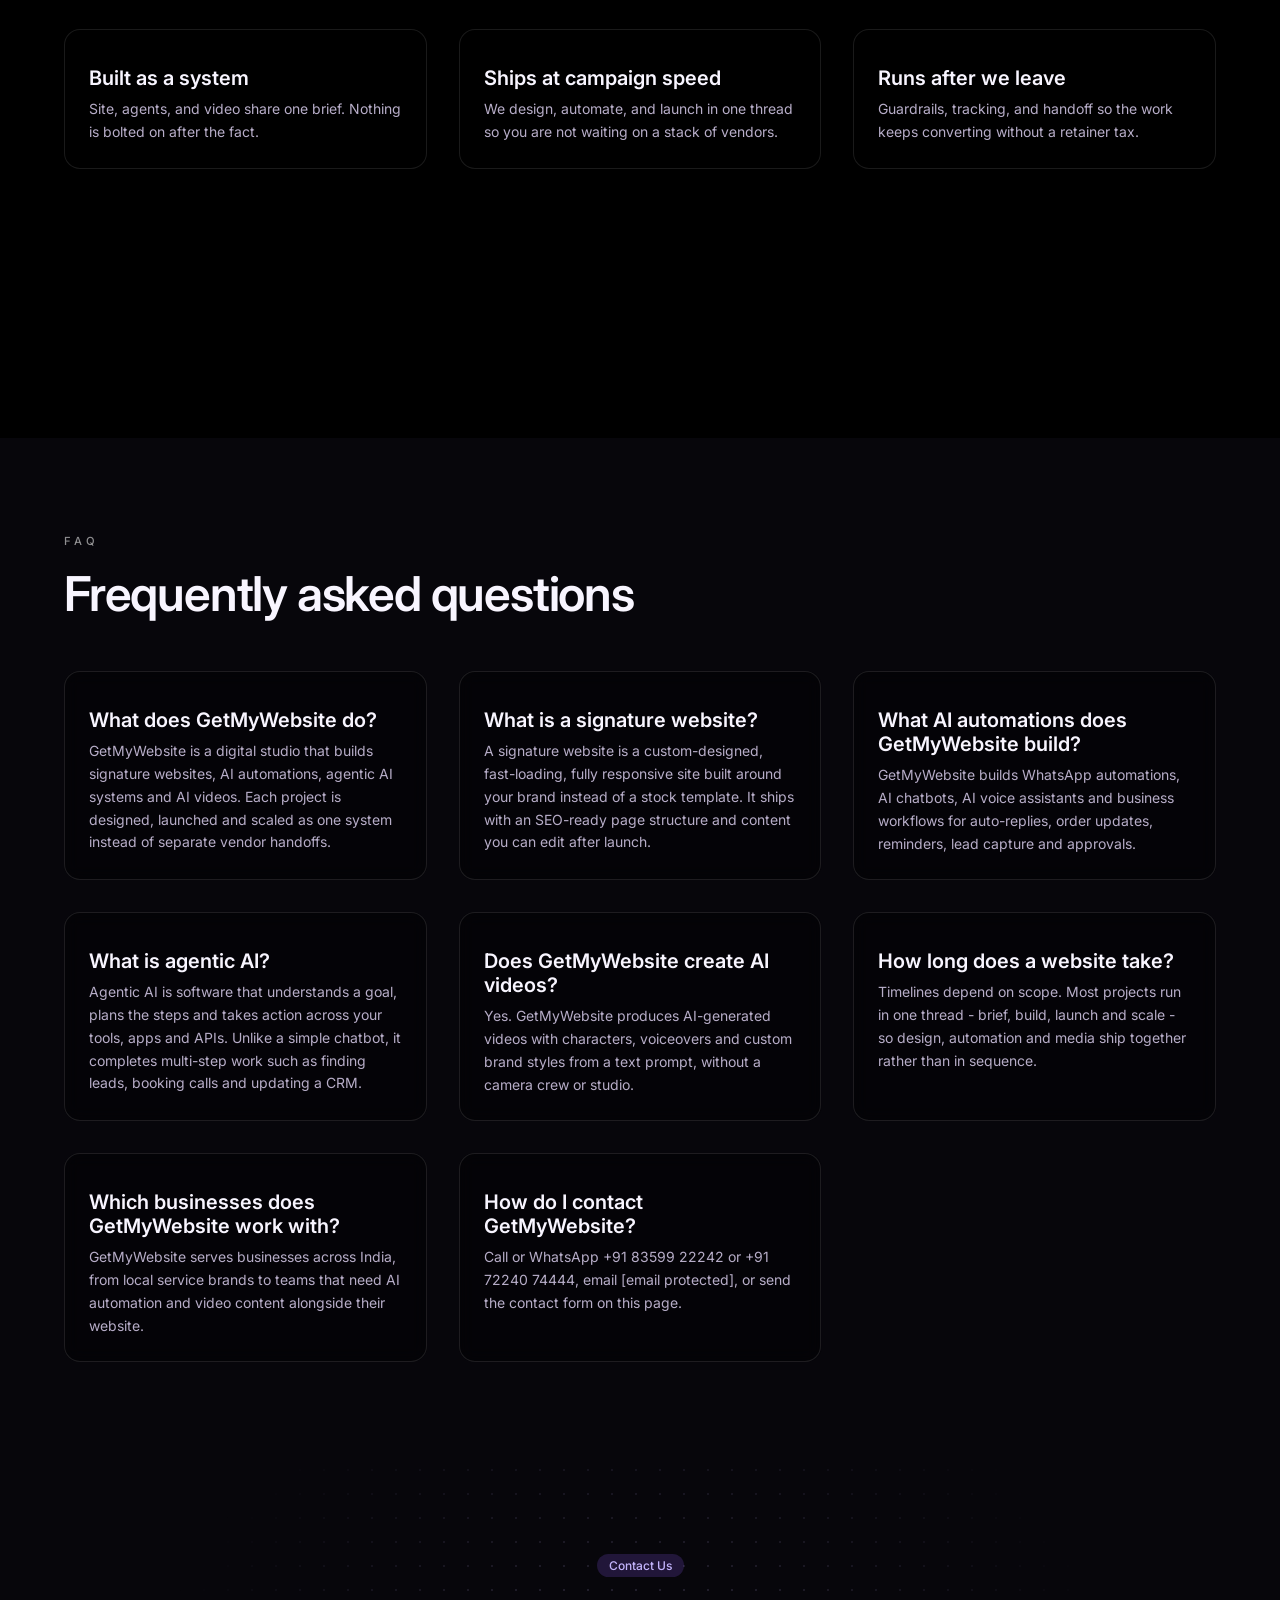
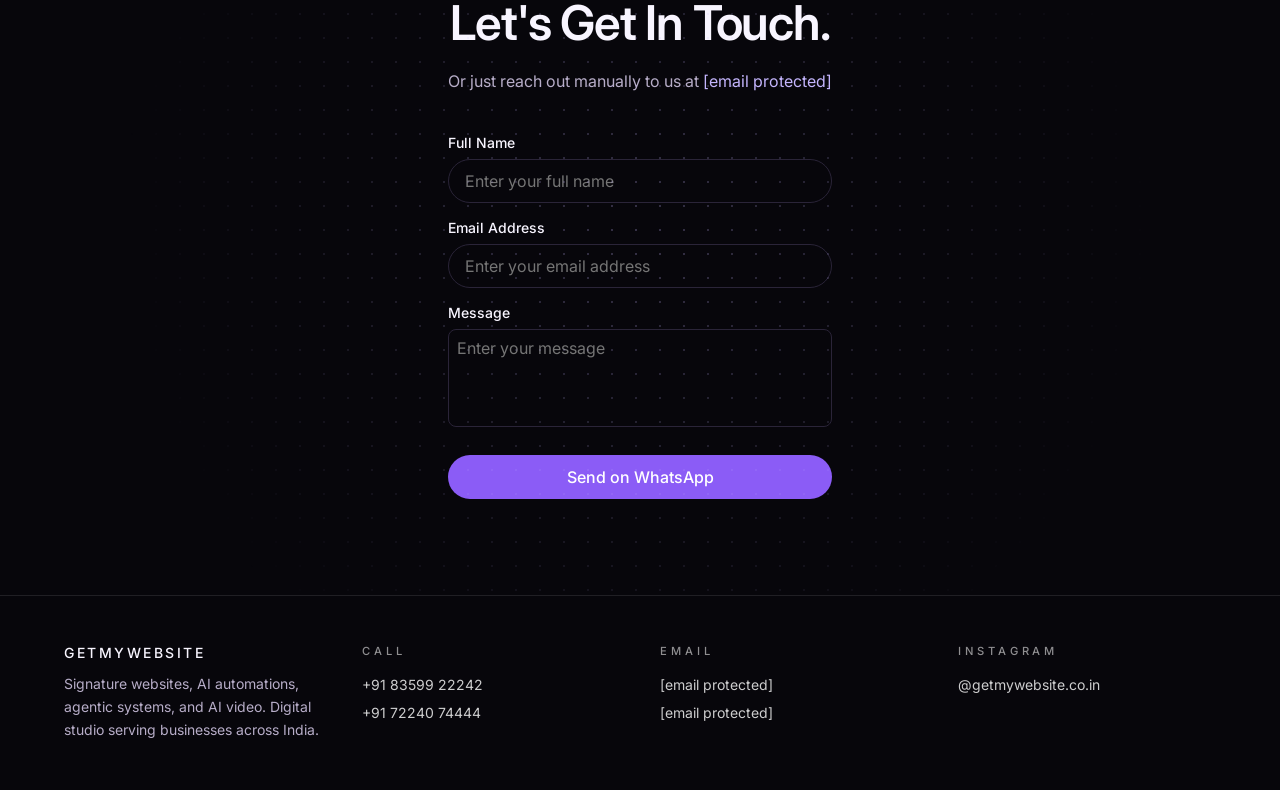
==== commit 3a54c419: "Rename index 4.html to index.html" ====
--- a/index.html
+++ b/index.html
@@ -3,10 +3,38 @@
 <head>
 <meta charset="UTF-8"/>
 <meta name="viewport" content="width=device-width, initial-scale=1.0"/>
-<title>getmywebsite — Signature Websites & AI</title>
-<meta name="description" content="getmywebsite builds signature websites, AI automations, agentic AI systems, and AI videos."/>
+<title>GetMyWebsite | Websites, AI Automation & AI Video in India</title>
+<meta name="description" content="GetMyWebsite builds signature websites, AI automations, agentic AI systems and AI video for businesses in India - designed, launched and scaled as one system."/>
 <link rel="canonical" href="https://getmywebsite.co.in/"/>
+<meta name="robots" content="index,follow,max-image-preview:large,max-snippet:-1,max-video-preview:-1"/>
+<meta name="author" content="GetMyWebsite"/>
+<meta name="theme-color" content="#07060b"/>
+<meta name="format-detection" content="telephone=yes"/>
+
+<meta property="og:type" content="website"/>
+<meta property="og:site_name" content="GetMyWebsite"/>
+<meta property="og:title" content="GetMyWebsite | Websites, AI Automation & AI Video in India"/>
+<meta property="og:description" content="Signature websites, AI automations, agentic AI systems and AI video - designed, launched and scaled as one system that keeps converting."/>
 <meta property="og:url" content="https://getmywebsite.co.in/"/>
+<meta property="og:image" content="https://getmywebsite.co.in/og-image.png"/>
+<meta property="og:image:type" content="image/png"/>
+<meta property="og:image:width" content="1200"/>
+<meta property="og:image:height" content="630"/>
+<meta property="og:image:alt" content="GetMyWebsite - signature websites, AI automations and AI video"/>
+<meta property="og:locale" content="en_IN"/>
+
+<meta name="twitter:card" content="summary_large_image"/>
+<meta name="twitter:title" content="GetMyWebsite | Websites, AI Automation & AI Video in India"/>
+<meta name="twitter:description" content="Signature websites, AI automations, agentic AI systems and AI video - designed, launched and scaled as one system."/>
+<meta name="twitter:image" content="https://getmywebsite.co.in/og-image.png"/>
+<meta name="twitter:image:alt" content="GetMyWebsite - signature websites, AI automations and AI video"/>
+
+<link rel="icon" href="icon.svg" type="image/svg+xml"/>
+<link rel="manifest" href="site.webmanifest"/>
+<link rel="sitemap" type="application/xml" title="Sitemap" href="sitemap.xml"/>
+<link rel="alternate" type="text/plain" title="llms.txt" href="llms.txt"/>
+<link rel="alternate" hreflang="en" href="https://getmywebsite.co.in/"/>
+<link rel="alternate" hreflang="x-default" href="https://getmywebsite.co.in/"/>
 
 <link rel="preconnect" href="https://fonts.googleapis.com"/>
 <link rel="preconnect" href="https://fonts.gstatic.com" crossorigin/>
@@ -16,6 +44,7 @@
   --bg:#07060b;--fg:#f8f5ff;--muted:#b7adc8;--primary:#7c3aed;--border:#2a2438;
 }
 *{box-sizing:border-box;margin:0;padding:0}
+.sr-only{position:absolute;width:1px;height:1px;padding:0;margin:-1px;overflow:hidden;clip:rect(0,0,0,0);white-space:nowrap;border:0}
 html{scroll-behavior:smooth}
 body{min-height:100dvh;background:var(--bg);color:var(--fg);font-family:Inter,ui-sans-serif,system-ui,sans-serif;-webkit-font-smoothing:antialiased}
 a{color:inherit;text-decoration:none}
@@ -81,7 +110,7 @@
   position:absolute;top:50%;left:50%;
   width:min(34vw,280px);height:calc(min(34vw,280px)/1.45);
   margin-left:calc(min(34vw,280px)/-2);margin-top:calc(min(34vw,280px)/-2 / .69);
-  border:0;background:transparent;cursor:pointer;padding:0;transform-style:preserve-3d;backface-visibility:hidden;
+  display:block;border:0;background:transparent;cursor:pointer;padding:0;transform-style:preserve-3d;backface-visibility:hidden;
 }
 .card3d img{
   width:100%;height:100%;object-fit:contain;background:#eef4ff;border-radius:12px;
@@ -96,23 +125,12 @@
 }
 .wheel-caption h3{font-size:clamp(1.5rem,3vw,1.875rem);margin:0}
 .wheel-caption p{max-width:28rem;margin:8px auto 0;color:var(--muted);font-size:14px}
-.overlay{
-  position:fixed;inset:0;z-index:80;display:none;align-items:center;justify-content:center;
-  background:rgba(0,0,0,.8);backdrop-filter:blur(10px);padding:24px
-}
-.overlay.open{display:flex}
-.sheet{
-  position:relative;max-width:64rem;width:100%;max-height:90dvh;overflow:auto;
-  background:#0c0a12;border-radius:16px;border:1px solid rgba(255,255,255,.1)
-}
-.sheet img{width:100%;background:#fff;max-height:280px;object-fit:contain}
-.sheet .body{padding:32px}
-.close{
-  position:absolute;top:12px;right:12px;width:44px;height:44px;border:0;border-radius:999px;
-  background:rgba(0,0,0,.55);color:#fff;cursor:pointer;font-size:20px
-}
-.feat{display:grid;gap:12px;margin-top:16px;grid-template-columns:1fr 1fr}
-.feat li{border:1px solid rgba(255,255,255,.1);border-radius:12px;padding:16px;background:rgba(255,255,255,.03);font-size:14px}
+.wheel-caption .caption-link{display:inline-block;margin-top:12px;color:#c4b5fd;font-size:14px;font-weight:500}
+.wheel-caption .caption-link:hover{color:#fff}
+.card-link{display:block;height:100%;transition:border-color .2s,background .2s,transform .2s}
+.card-link:hover{border-color:rgba(196,181,253,.45);background:rgba(139,92,246,.08);transform:translateY(-2px)}
+.card-link .more{display:inline-block;margin-top:14px;color:#c4b5fd;font-size:13px;font-weight:500}
+.card-link:hover .more{color:#fff}
 .dots{position:absolute;inset:0;background-image:radial-gradient(rgba(196,181,253,.25) 1px,transparent 1px);background-size:24px 24px;mask-image:radial-gradient(520px circle at center,white,transparent);pointer-events:none}
 @media(max-width:900px){
   .steps,.reasons,.foot,.feat{grid-template-columns:1fr 1fr}
@@ -123,19 +141,271 @@
   .steps,.reasons,.foot,.feat{grid-template-columns:1fr}
 }
 </style>
+<script type="application/ld+json">{
+  "@context": "https://schema.org",
+  "@graph": [
+    {
+      "@type": "Organization",
+      "@id": "https://getmywebsite.co.in/#organization",
+      "name": "GetMyWebsite",
+      "alternateName": "getmywebsite",
+      "url": "https://getmywebsite.co.in/",
+      "logo": {
+        "@type": "ImageObject",
+        "@id": "https://getmywebsite.co.in/#logo",
+        "url": "https://getmywebsite.co.in/icon-512.png",
+        "width": 512,
+        "height": 512,
+        "caption": "GetMyWebsite"
+      },
+      "image": {
+        "@id": "https://getmywebsite.co.in/#logo"
+      },
+      "description": "GetMyWebsite is a digital studio in India that builds signature websites, AI automations, agentic AI systems and AI videos.",
+      "email": "getmywebsite121@gmail.com",
+      "telephone": "+91-83599-22242",
+      "areaServed": {
+        "@type": "Country",
+        "name": "India"
+      },
+      "sameAs": [
+        "https://www.instagram.com/getmywebsite.co.in"
+      ],
+      "contactPoint": [
+        {
+          "@type": "ContactPoint",
+          "telephone": "+91-83599-22242",
+          "contactType": "sales",
+          "areaServed": "IN",
+          "availableLanguage": [
+            "en",
+            "hi"
+          ]
+        },
+        {
+          "@type": "ContactPoint",
+          "telephone": "+91-72240-74444",
+          "contactType": "customer support",
+          "areaServed": "IN",
+          "availableLanguage": [
+            "en",
+            "hi"
+          ]
+        }
+      ]
+    },
+    {
+      "@type": "WebSite",
+      "@id": "https://getmywebsite.co.in/#website",
+      "url": "https://getmywebsite.co.in/",
+      "name": "GetMyWebsite",
+      "alternateName": "getmywebsite",
+      "inLanguage": "en-IN",
+      "publisher": {
+        "@id": "https://getmywebsite.co.in/#organization"
+      }
+    },
+    {
+      "@type": "WebPage",
+      "@id": "https://getmywebsite.co.in/#webpage",
+      "url": "https://getmywebsite.co.in/",
+      "name": "GetMyWebsite | Websites, AI Automation & AI Video in India",
+      "description": "GetMyWebsite builds signature websites, AI automations, agentic AI systems and AI video for businesses in India - designed, launched and scaled as one system.",
+      "isPartOf": {
+        "@id": "https://getmywebsite.co.in/#website"
+      },
+      "about": {
+        "@id": "https://getmywebsite.co.in/#organization"
+      },
+      "primaryImageOfPage": {
+        "@type": "ImageObject",
+        "url": "https://getmywebsite.co.in/og-image.png",
+        "width": 1200,
+        "height": 630
+      },
+      "datePublished": "2026-10-16",
+      "dateModified": "2026-10-18",
+      "inLanguage": "en-IN",
+      "speakable": {
+        "@type": "SpeakableSpecification",
+        "cssSelector": [
+          "#faq-title",
+          ".faq-a"
+        ]
+      },
+      "hasPart": {
+        "@id": "https://getmywebsite.co.in/#faq"
+      }
+    },
+    {
+      "@type": "ItemList",
+      "@id": "https://getmywebsite.co.in/#services",
+      "name": "Services",
+      "itemListElement": [
+        {
+          "@type": "ListItem",
+          "position": 1,
+          "item": {
+            "@type": "Service",
+            "name": "Signature Website Design",
+            "serviceType": "Website design and development",
+            "description": "Modern, fast, fully responsive websites with custom design, SEO-ready page structure, free domain and hosting options, and 100% ownership.",
+            "provider": {
+              "@id": "https://getmywebsite.co.in/#organization"
+            },
+            "areaServed": {
+              "@type": "Country",
+              "name": "India"
+            },
+            "url": "https://getmywebsite.co.in/services/signature-website.html"
+          }
+        },
+        {
+          "@type": "ListItem",
+          "position": 2,
+          "item": {
+            "@type": "Service",
+            "name": "AI Automations",
+            "serviceType": "Business process automation",
+            "description": "WhatsApp automations, AI chatbots, AI voice assistants and business workflows for auto-replies, order updates, reminders, lead capture and approvals.",
+            "provider": {
+              "@id": "https://getmywebsite.co.in/#organization"
+            },
+            "areaServed": {
+              "@type": "Country",
+              "name": "India"
+            },
+            "url": "https://getmywebsite.co.in/services/ai-automations.html"
+          }
+        },
+        {
+          "@type": "ListItem",
+          "position": 3,
+          "item": {
+            "@type": "Service",
+            "name": "Agentic AI",
+            "serviceType": "Autonomous AI agents",
+            "description": "AI agents that understand a goal, plan the steps, and take action across your tools, apps and APIs to complete business workflows.",
+            "provider": {
+              "@id": "https://getmywebsite.co.in/#organization"
+            },
+            "areaServed": {
+              "@type": "Country",
+              "name": "India"
+            },
+            "url": "https://getmywebsite.co.in/services/agentic-ai.html"
+          }
+        },
+        {
+          "@type": "ListItem",
+          "position": 4,
+          "item": {
+            "@type": "Service",
+            "name": "AI Video Production",
+            "serviceType": "AI video production",
+            "description": "AI-generated videos with characters, voiceovers and custom brand styles, produced from a prompt in minutes without a crew.",
+            "provider": {
+              "@id": "https://getmywebsite.co.in/#organization"
+            },
+            "areaServed": {
+              "@type": "Country",
+              "name": "India"
+            },
+            "url": "https://getmywebsite.co.in/services/ai-videos.html"
+          }
+        }
+      ]
+    },
+    {
+      "@type": "FAQPage",
+      "@id": "https://getmywebsite.co.in/#faq",
+      "isPartOf": {
+        "@id": "https://getmywebsite.co.in/#webpage"
+      },
+      "mainEntity": [
+        {
+          "@type": "Question",
+          "name": "What does GetMyWebsite do?",
+          "acceptedAnswer": {
+            "@type": "Answer",
+            "text": "GetMyWebsite is a digital studio that builds signature websites, AI automations, agentic AI systems and AI videos. Each project is designed, launched and scaled as one system instead of separate vendor handoffs."
+          }
+        },
+        {
+          "@type": "Question",
+          "name": "What is a signature website?",
+          "acceptedAnswer": {
+            "@type": "Answer",
+            "text": "A signature website is a custom-designed, fast-loading, fully responsive site built around your brand instead of a stock template. It ships with an SEO-ready page structure and content you can edit after launch."
+          }
+        },
+        {
+          "@type": "Question",
+          "name": "What AI automations does GetMyWebsite build?",
+          "acceptedAnswer": {
+            "@type": "Answer",
+            "text": "GetMyWebsite builds WhatsApp automations, AI chatbots, AI voice assistants and business workflows for auto-replies, order updates, reminders, lead capture and approvals."
+          }
+        },
+        {
+          "@type": "Question",
+          "name": "What is agentic AI?",
+          "acceptedAnswer": {
+            "@type": "Answer",
+            "text": "Agentic AI is software that understands a goal, plans the steps and takes action across your tools, apps and APIs. Unlike a simple chatbot, it completes multi-step work such as finding leads, booking calls and updating a CRM."
+          }
+        },
+        {
+          "@type": "Question",
+          "name": "Does GetMyWebsite create AI videos?",
+          "acceptedAnswer": {
+            "@type": "Answer",
+            "text": "Yes. GetMyWebsite produces AI-generated videos with characters, voiceovers and custom brand styles from a text prompt, without a camera crew or studio."
+          }
+        },
+        {
+          "@type": "Question",
+          "name": "How long does a website take?",
+          "acceptedAnswer": {
+            "@type": "Answer",
+            "text": "Timelines depend on scope. Most projects run in one thread - brief, build, launch and scale - so design, automation and media ship together rather than in sequence."
+          }
+        },
+        {
+          "@type": "Question",
+          "name": "Which businesses does GetMyWebsite work with?",
+          "acceptedAnswer": {
+            "@type": "Answer",
+            "text": "GetMyWebsite serves businesses across India, from local service brands to teams that need AI automation and video content alongside their website."
+          }
+        },
+        {
+          "@type": "Question",
+          "name": "How do I contact GetMyWebsite?",
+          "acceptedAnswer": {
+            "@type": "Answer",
+            "text": "Call or WhatsApp +91 83599 22242 or +91 72240 74444, email getmywebsite121@gmail.com, or send the contact form on this page."
+          }
+        }
+      ]
+    }
+  ]
+}</script>
 </head>
 <body>
 <header>
-  <a class="brand" href="#top">getmywebsite</a>
+  <a class="brand" href="#top" aria-label="GetMyWebsite home">GetMyWebsite</a>
   <nav>
     <a href="#how-it-works">How it works</a>
     <a href="#works">Services</a>
     <a href="#why">Why</a>
+    <a href="#faq">FAQ</a>
     <a class="btn" href="#contact">Start a project</a>
   </nav>
 </header>
 
 <main id="top">
+  <h1 class="sr-only">GetMyWebsite - signature websites, AI automations, agentic AI systems and AI video for businesses in India</h1>
   <section class="hero" aria-label="Hero">
     <canvas id="dust"></canvas>
     <div class="hero-copy">
@@ -180,13 +450,54 @@
     </div>
   </section>
 
+  <section class="pad" id="faq" aria-labelledby="faq-title">
+    <div class="wrap">
+      <p class="kicker">FAQ</p>
+      <h2 id="faq-title">Frequently asked questions</h2>
+      <ul class="reasons" style="margin-top:48px">
+        <li class="card">
+          <h3>What does GetMyWebsite do?</h3>
+          <p class="muted faq-a" style="margin-top:8px;font-size:14px">GetMyWebsite is a digital studio that builds signature websites, AI automations, agentic AI systems and AI videos. Each project is designed, launched and scaled as one system instead of separate vendor handoffs.</p>
+        </li>
+        <li class="card">
+          <h3>What is a signature website?</h3>
+          <p class="muted faq-a" style="margin-top:8px;font-size:14px">A signature website is a custom-designed, fast-loading, fully responsive site built around your brand instead of a stock template. It ships with an SEO-ready page structure and content you can edit after launch.</p>
+        </li>
+        <li class="card">
+          <h3>What AI automations does GetMyWebsite build?</h3>
+          <p class="muted faq-a" style="margin-top:8px;font-size:14px">GetMyWebsite builds WhatsApp automations, AI chatbots, AI voice assistants and business workflows for auto-replies, order updates, reminders, lead capture and approvals.</p>
+        </li>
+        <li class="card">
+          <h3>What is agentic AI?</h3>
+          <p class="muted faq-a" style="margin-top:8px;font-size:14px">Agentic AI is software that understands a goal, plans the steps and takes action across your tools, apps and APIs. Unlike a simple chatbot, it completes multi-step work such as finding leads, booking calls and updating a CRM.</p>
+        </li>
+        <li class="card">
+          <h3>Does GetMyWebsite create AI videos?</h3>
+          <p class="muted faq-a" style="margin-top:8px;font-size:14px">Yes. GetMyWebsite produces AI-generated videos with characters, voiceovers and custom brand styles from a text prompt, without a camera crew or studio.</p>
+        </li>
+        <li class="card">
+          <h3>How long does a website take?</h3>
+          <p class="muted faq-a" style="margin-top:8px;font-size:14px">Timelines depend on scope. Most projects run in one thread - brief, build, launch and scale - so design, automation and media ship together rather than in sequence.</p>
+        </li>
+        <li class="card">
+          <h3>Which businesses does GetMyWebsite work with?</h3>
+          <p class="muted faq-a" style="margin-top:8px;font-size:14px">GetMyWebsite serves businesses across India, from local service brands to teams that need AI automation and video content alongside their website.</p>
+        </li>
+        <li class="card">
+          <h3>How do I contact GetMyWebsite?</h3>
+          <p class="muted faq-a" style="margin-top:8px;font-size:14px">Call or WhatsApp +91 83599 22242 or +91 72240 74444, email <a href="/cdn-cgi/l/email-protection#deb9bbaab3a7a9bbbcadb7aabbefecef9eb9b3bfb7b2f0bdb1b3"><span class="__cf_email__" data-cfemail="781f1d0c15010f1d1a0b110c1d494a49381f15191114561b1715">[email&#160;protected]</span></a>, or send the contact form on this page.</p>
+        </li>
+      </ul>
+    </div>
+  </section>
+
   <section class="pad" id="contact">
     <div class="dots"></div>
     <p class="pill">Contact Us</p>
     <h2>Let's Get In Touch.</h2>
     <p class="muted" style="margin:16px auto 40px;max-width:32rem">
       Or just reach out manually to us at
-      <a href="/cdn-cgi/l/email-protection#b8dfddccd5c1cfdddacbd1ccdd898a89f8dfd5d9d1d496dbd7d5" style="color:#c4b5fd"><span class="__cf_email__" data-cfemail="066163726b7f716364756f726337343746616b676f6a2865696b">[email&#160;protected]</span></a>
+      <a href="/cdn-cgi/l/email-protection#fb9c9e8f96828c9e9988928f9ecac9cabb9c969a9297d5989496" style="color:#c4b5fd"><span class="__cf_email__" data-cfemail="afc8cadbc2d6d8cacddcc6dbca9e9d9eefc8c2cec6c381ccc0c2">[email&#160;protected]</span></a>
     </p>
     <form id="wa-form">
       <label for="name">Full Name</label>
@@ -199,12 +510,25 @@
     </form>
   </section>
 </main>
+<noscript>
+  <section>
+    <h2>GetMyWebsite at a glance</h2>
+    <ul>
+      <li><strong>Signature Website</strong> - modern, fast, fully responsive websites with custom design and SEO-ready page structure.</li>
+      <li><strong>AI Automations</strong> - WhatsApp automations, AI chatbots, AI voice assistants and business workflows.</li>
+      <li><strong>Agentic AI</strong> - autonomous agents that understand a goal, plan the steps and take action across your tools, apps and APIs.</li>
+      <li><strong>AI Videos</strong> - AI-generated videos with characters, voiceovers and custom brand styles.</li>
+    </ul>
+    <p>GetMyWebsite is a digital studio serving businesses in India. Contact: getmywebsite121@gmail.com, +91 83599 22242.</p>
+  </section>
+</noscript>
+
 
 <footer>
   <div class="foot">
     <div>
-      <p class="brand">getmywebsite</p>
-      <p class="muted" style="margin-top:12px;font-size:14px;max-width:16rem">Signature websites, AI automations, agentic systems, and AI video.</p>
+      <p class="brand">GetMyWebsite</p>
+      <p class="muted" style="margin-top:12px;font-size:14px;max-width:16rem">Signature websites, AI automations, agentic systems, and AI video. Digital studio serving businesses across India.</p>
     </div>
     <div>
       <p class="kicker">Call</p>
@@ -216,8 +540,8 @@
     <div>
       <p class="kicker">Email</p>
       <ul>
-        <li><a href="/cdn-cgi/l/email-protection#3e595b4a5347495b5c4d574a5b0f0c0f7e59535f5752105d5153"><span class="__cf_email__" data-cfemail="88efedfce5f1ffedeafbe1fcedb9bab9c8efe5e9e1e4a6ebe7e5">[email&#160;protected]</span></a></li>
-        <li><a href="/cdn-cgi/l/email-protection#cfbca0baada7aea8b6aeb9aabda2aefff6fb8fa8a2aea6a3e1aca0a2"><span class="__cf_email__" data-cfemail="a5d6cad0c7cdc4c2dcc4d3c0d7c8c4959c91e5c2c8c4ccc98bc6cac8">[email&#160;protected]</span></a></li>
+        <li><a href="/cdn-cgi/l/email-protection#482f2d3c25313f2d2a3b213c2d797a79082f25292124662b2725"><span class="__cf_email__" data-cfemail="a2c5c7d6cfdbd5c7c0d1cbd6c7939093e2c5cfc3cbce8cc1cdcf">[email&#160;protected]</span></a></li>
+        <li><a href="/cdn-cgi/l/email-protection#f4939180998d839196879d8091c5c6c5b49399959d98da979b99"><span class="__cf_email__" data-cfemail="a6c1c3d2cbdfd1c3c4d5cfd2c3979497e6c1cbc7cfca88c5c9cb">[email&#160;protected]</span></a></li>
       </ul>
     </div>
     <div>
@@ -229,11 +553,7 @@
   </div>
 </footer>
 
-<div class="overlay" id="overlay">
-  <article class="sheet" id="sheet"></article>
-</div>
-
-<script>
+<script data-cfasync="false" src="/cdn-cgi/scripts/5c5dd728/cloudflare-static/email-decode.min.js"></script><script>
 const WORDS=["getmywebsite","Signature Website","AI Automations","Agentic AI","AI Videos"];
 const DUST_SPEED=4;
 const canvas=document.getElementById("dust");
@@ -328,35 +648,25 @@
 boot();tick();
 
 const SERVICES=[
-  {title:"Signature Website",img:"[data-uri]",summary:"Modern, fast, fully responsive sites built to get you noticed and turn visitors into customers.",intro:"Your business. Your website. Built for growth. We design and ship a site that loads fast, looks premium on every device, and is easy for you to run after launch.",features:[["Fully Responsive","Perfect on desktop, tablet, and mobile without extra plugins."],["Fast & Secure","Optimised assets and safe defaults for a better experience."],["Custom Design","A layout unique to your brand, not a stock template."],["Easy to Manage","Edit pages, content, and media yourself with a simple admin."]],highlights:["Get your business online","More traffic, more customers","SEO-ready page structure","Free domain and hosting options","100% ownership, no hidden terms"]},
-  {title:"AI Automations",img:"[data-uri]",summary:"WhatsApp, chatbots, voice, email, and workflows that run without waiting on a human.",intro:"Work smarter. Save time. Grow faster. Let AI handle the repetitive tasks so your team can focus on what really matters — your business.",features:[["WhatsApp Automations","Auto-replies, order updates, reminders, and more."],["AI Chatbots","Answer queries and capture leads 24/7 on your site."],["AI Voice Assistants","Natural conversations with real human-like support."],["Business Workflows","Automate tasks, approvals, and internal processes."]],highlights:["Runs without waiting on headcount","Fewer manual, repetitive tasks","Faster response times","Connected to the tools you already use"]},
-  {title:"Agentic AI",img:"[data-uri]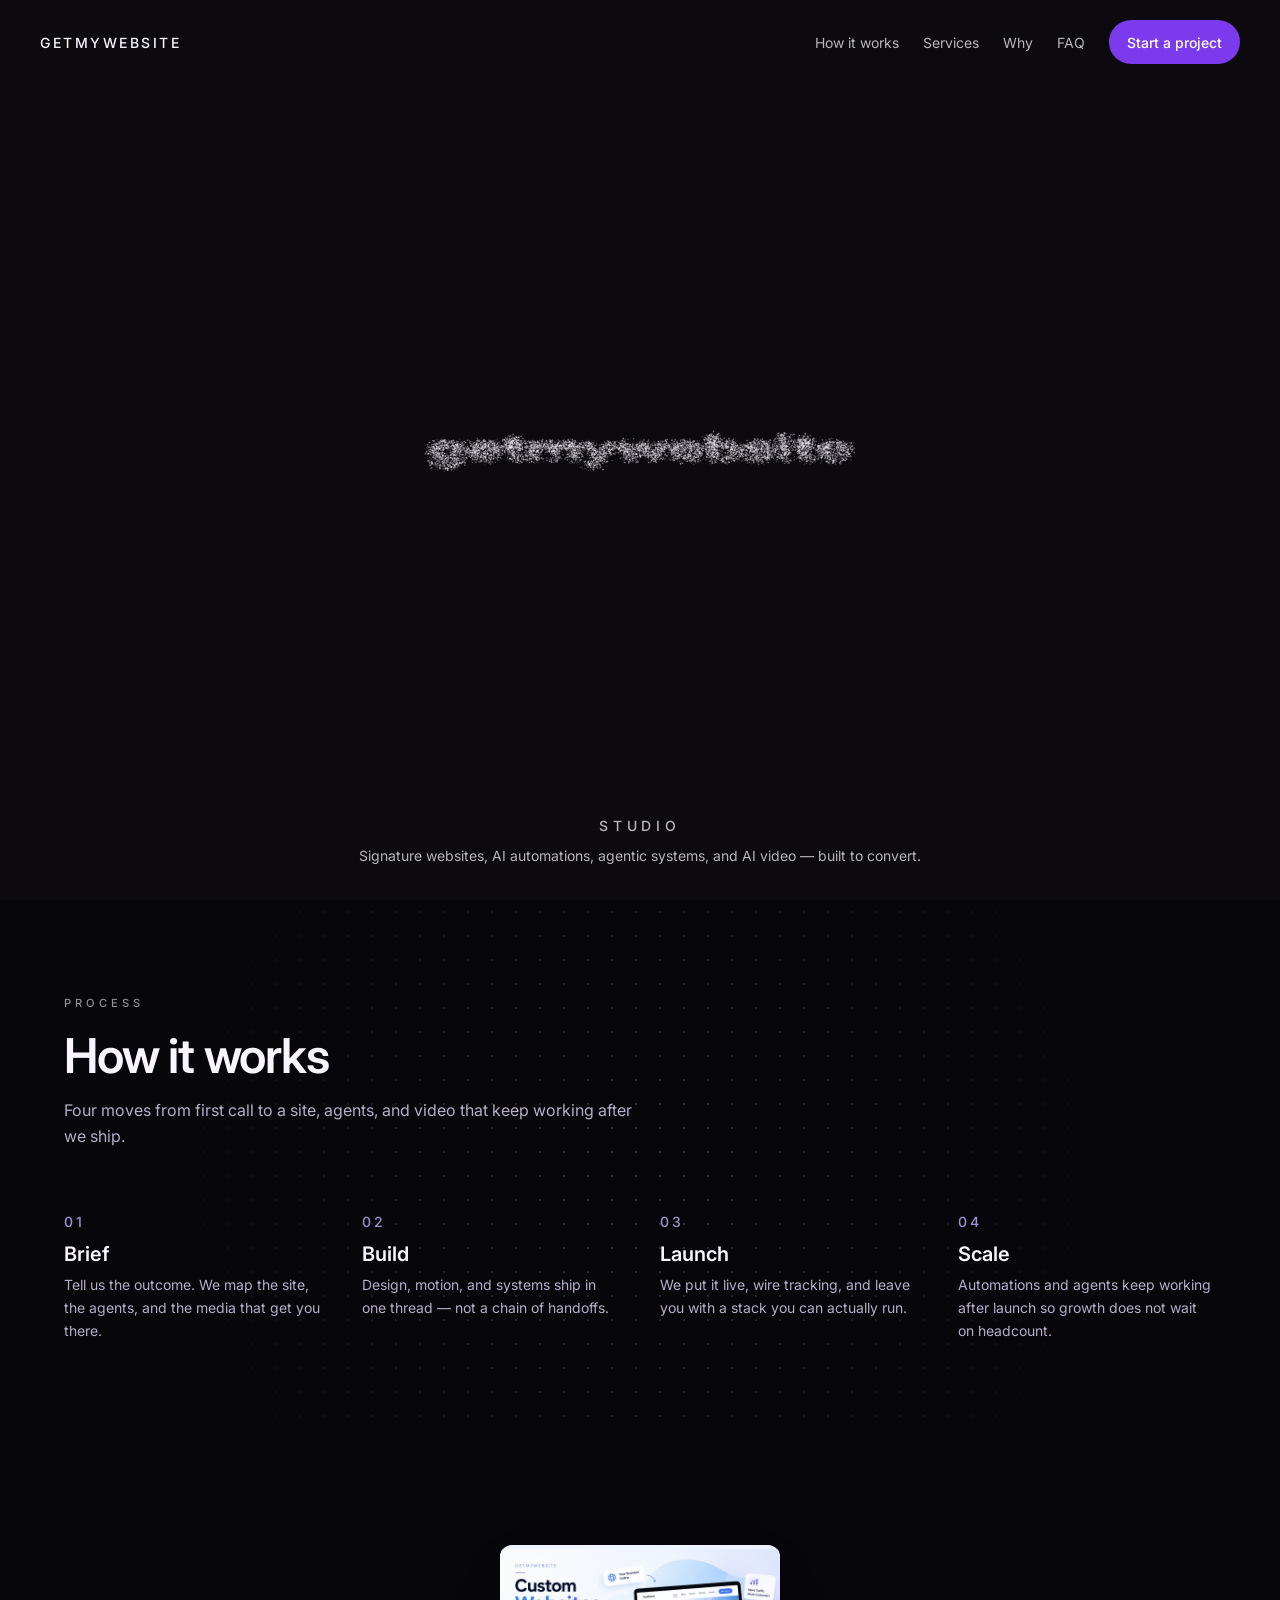
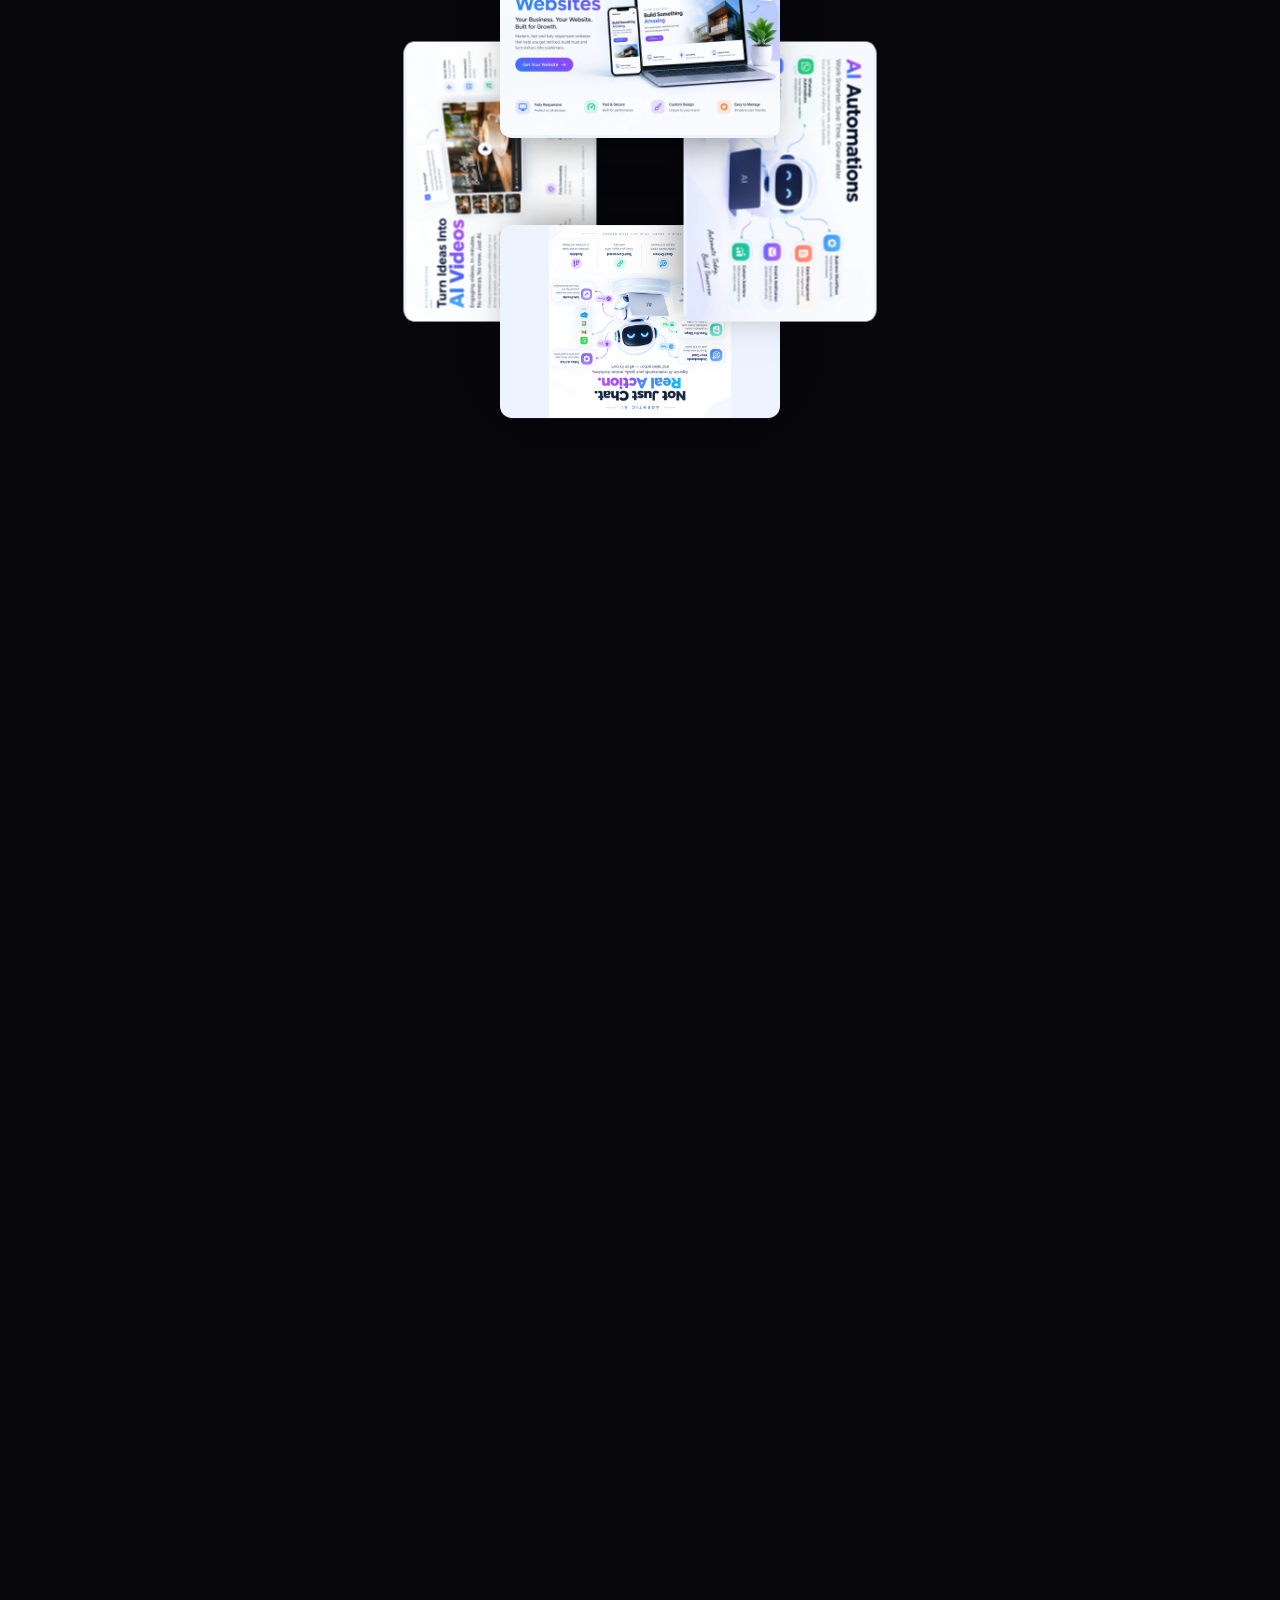
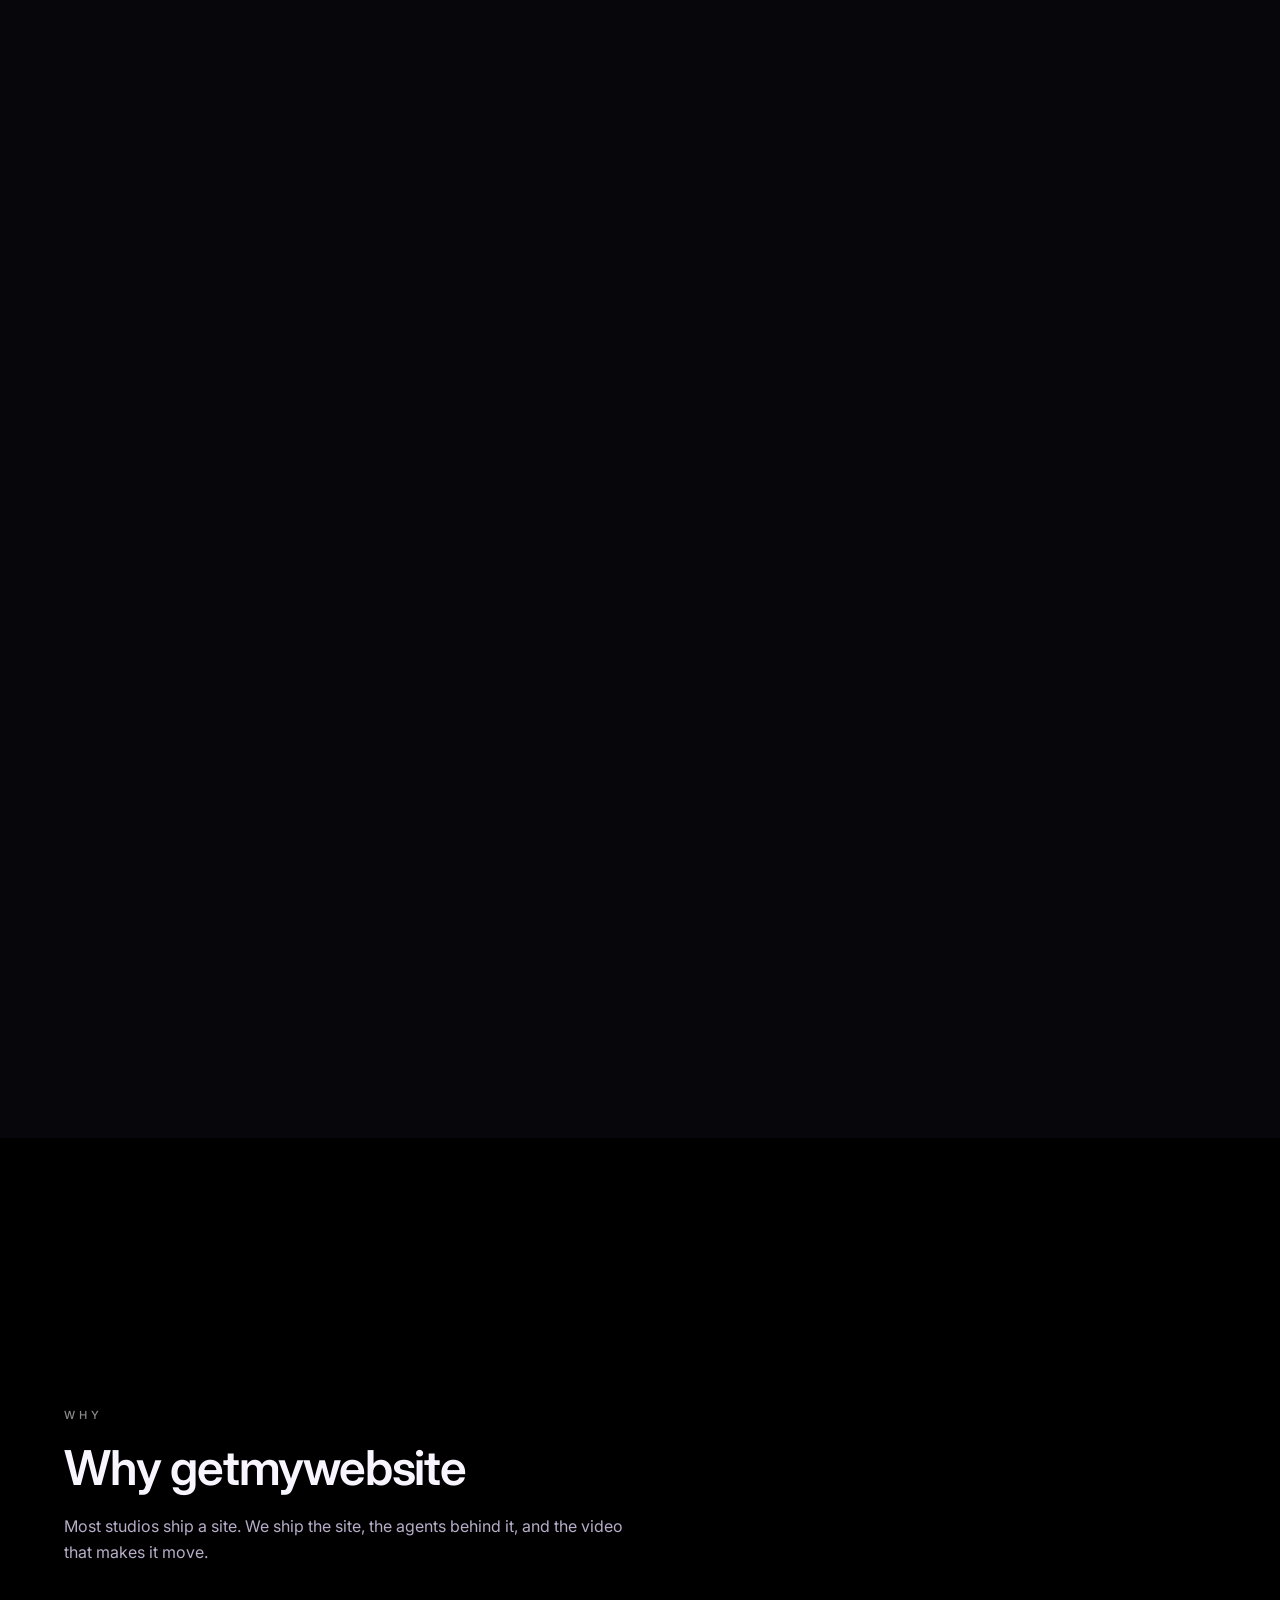
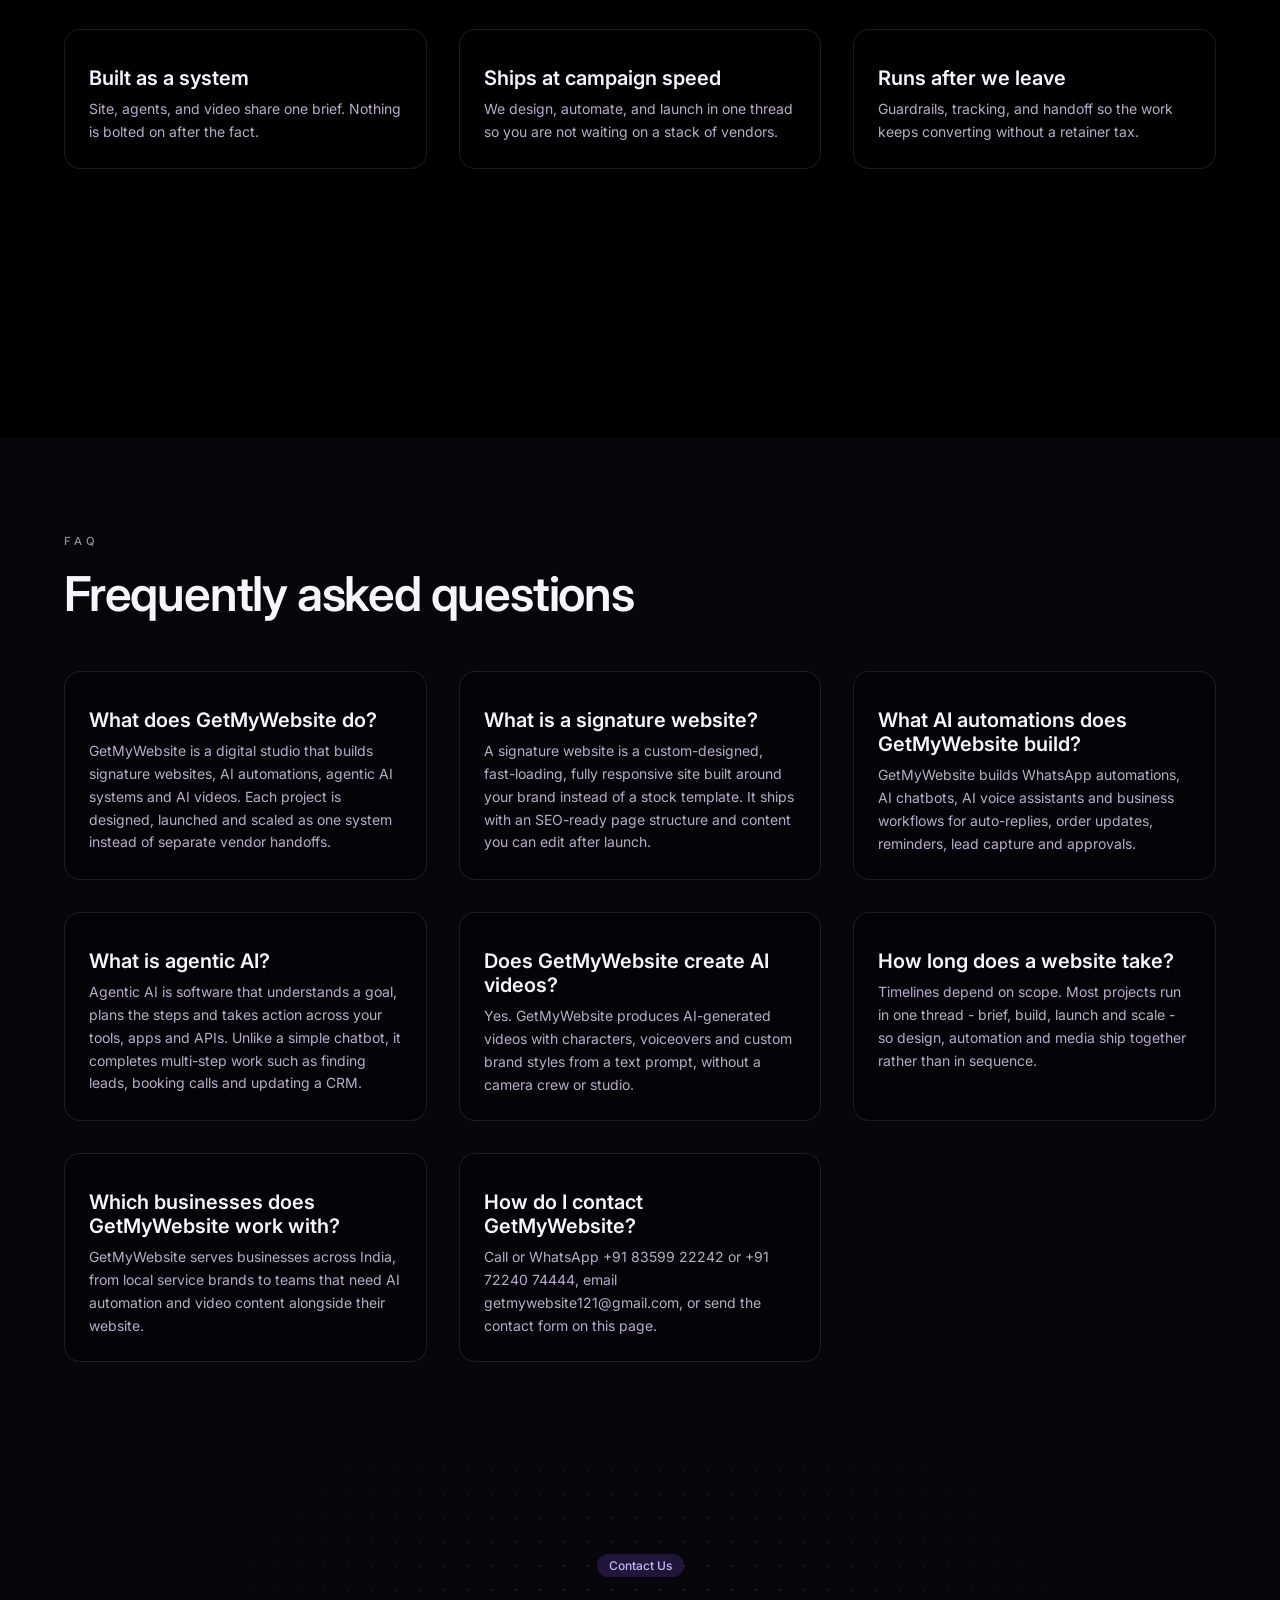
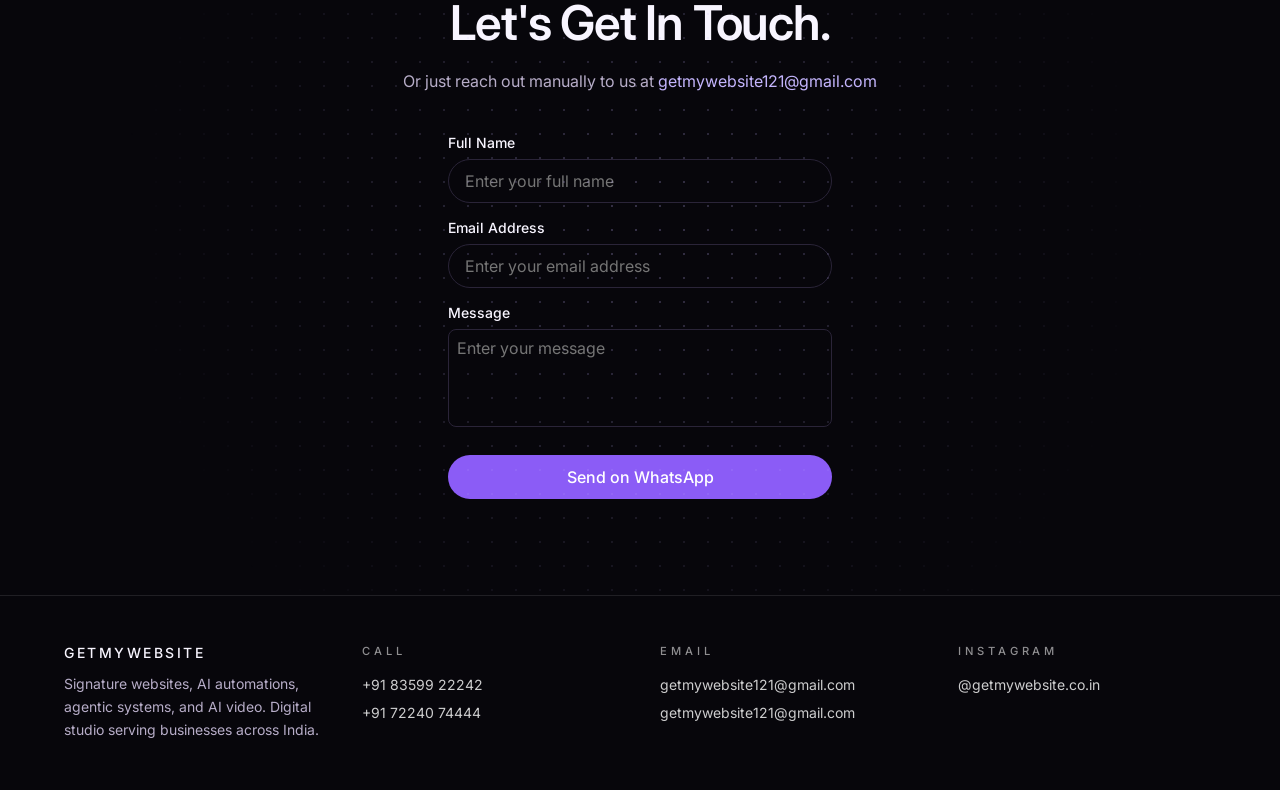
==== commit cc6a3281: "Rename index 5.html to index.html" ====
--- a/index.html
+++ b/index.html
@@ -5,7 +5,7 @@
 <meta name="viewport" content="width=device-width, initial-scale=1.0"/>
 <title>GetMyWebsite | Websites, AI Automation & AI Video in India</title>
 <meta name="description" content="GetMyWebsite builds signature websites, AI automations, agentic AI systems and AI video for businesses in India - designed, launched and scaled as one system."/>
-<link rel="canonical" href="https://getmywebsite.co.in/"/>
+<link rel="canonical" href="https://getmywebsite-one.vercel.app/"/>
 <meta name="robots" content="index,follow,max-image-preview:large,max-snippet:-1,max-video-preview:-1"/>
 <meta name="author" content="GetMyWebsite"/>
 <meta name="theme-color" content="#07060b"/>
@@ -15,8 +15,8 @@
 <meta property="og:site_name" content="GetMyWebsite"/>
 <meta property="og:title" content="GetMyWebsite | Websites, AI Automation & AI Video in India"/>
 <meta property="og:description" content="Signature websites, AI automations, agentic AI systems and AI video - designed, launched and scaled as one system that keeps converting."/>
-<meta property="og:url" content="https://getmywebsite.co.in/"/>
-<meta property="og:image" content="https://getmywebsite.co.in/og-image.png"/>
+<meta property="og:url" content="https://getmywebsite-one.vercel.app/"/>
+<meta property="og:image" content="https://getmywebsite-one.vercel.app/og-image.png"/>
 <meta property="og:image:type" content="image/png"/>
 <meta property="og:image:width" content="1200"/>
 <meta property="og:image:height" content="630"/>
@@ -26,15 +26,15 @@
 <meta name="twitter:card" content="summary_large_image"/>
 <meta name="twitter:title" content="GetMyWebsite | Websites, AI Automation & AI Video in India"/>
 <meta name="twitter:description" content="Signature websites, AI automations, agentic AI systems and AI video - designed, launched and scaled as one system."/>
-<meta name="twitter:image" content="https://getmywebsite.co.in/og-image.png"/>
+<meta name="twitter:image" content="https://getmywebsite-one.vercel.app/og-image.png"/>
 <meta name="twitter:image:alt" content="GetMyWebsite - signature websites, AI automations and AI video"/>
 
 <link rel="icon" href="icon.svg" type="image/svg+xml"/>
 <link rel="manifest" href="site.webmanifest"/>
 <link rel="sitemap" type="application/xml" title="Sitemap" href="sitemap.xml"/>
 <link rel="alternate" type="text/plain" title="llms.txt" href="llms.txt"/>
-<link rel="alternate" hreflang="en" href="https://getmywebsite.co.in/"/>
-<link rel="alternate" hreflang="x-default" href="https://getmywebsite.co.in/"/>
+<link rel="alternate" hreflang="en" href="https://getmywebsite-one.vercel.app/"/>
+<link rel="alternate" hreflang="x-default" href="https://getmywebsite-one.vercel.app/"/>
 
 <link rel="preconnect" href="https://fonts.googleapis.com"/>
 <link rel="preconnect" href="https://fonts.gstatic.com" crossorigin/>
@@ -146,20 +146,20 @@
   "@graph": [
     {
       "@type": "Organization",
-      "@id": "https://getmywebsite.co.in/#organization",
+      "@id": "https://getmywebsite-one.vercel.app/#organization",
       "name": "GetMyWebsite",
       "alternateName": "getmywebsite",
-      "url": "https://getmywebsite.co.in/",
+      "url": "https://getmywebsite-one.vercel.app/",
       "logo": {
         "@type": "ImageObject",
-        "@id": "https://getmywebsite.co.in/#logo",
-        "url": "https://getmywebsite.co.in/icon-512.png",
+        "@id": "https://getmywebsite-one.vercel.app/#logo",
+        "url": "https://getmywebsite-one.vercel.app/icon-512.png",
         "width": 512,
         "height": 512,
         "caption": "GetMyWebsite"
       },
       "image": {
-        "@id": "https://getmywebsite.co.in/#logo"
+        "@id": "https://getmywebsite-one.vercel.app/#logo"
       },
       "description": "GetMyWebsite is a digital studio in India that builds signature websites, AI automations, agentic AI systems and AI videos.",
       "email": "getmywebsite121@gmail.com",
@@ -196,30 +196,30 @@
     },
     {
       "@type": "WebSite",
-      "@id": "https://getmywebsite.co.in/#website",
-      "url": "https://getmywebsite.co.in/",
+      "@id": "https://getmywebsite-one.vercel.app/#website",
+      "url": "https://getmywebsite-one.vercel.app/",
       "name": "GetMyWebsite",
       "alternateName": "getmywebsite",
       "inLanguage": "en-IN",
       "publisher": {
-        "@id": "https://getmywebsite.co.in/#organization"
+        "@id": "https://getmywebsite-one.vercel.app/#organization"
       }
     },
     {
       "@type": "WebPage",
-      "@id": "https://getmywebsite.co.in/#webpage",
-      "url": "https://getmywebsite.co.in/",
+      "@id": "https://getmywebsite-one.vercel.app/#webpage",
+      "url": "https://getmywebsite-one.vercel.app/",
       "name": "GetMyWebsite | Websites, AI Automation & AI Video in India",
       "description": "GetMyWebsite builds signature websites, AI automations, agentic AI systems and AI video for businesses in India - designed, launched and scaled as one system.",
       "isPartOf": {
-        "@id": "https://getmywebsite.co.in/#website"
+        "@id": "https://getmywebsite-one.vercel.app/#website"
       },
       "about": {
-        "@id": "https://getmywebsite.co.in/#organization"
+        "@id": "https://getmywebsite-one.vercel.app/#organization"
       },
       "primaryImageOfPage": {
         "@type": "ImageObject",
-        "url": "https://getmywebsite.co.in/og-image.png",
+        "url": "https://getmywebsite-one.vercel.app/og-image.png",
         "width": 1200,
         "height": 630
       },
@@ -234,12 +234,12 @@
         ]
       },
       "hasPart": {
-        "@id": "https://getmywebsite.co.in/#faq"
+        "@id": "https://getmywebsite-one.vercel.app/#faq"
       }
     },
     {
       "@type": "ItemList",
-      "@id": "https://getmywebsite.co.in/#services",
+      "@id": "https://getmywebsite-one.vercel.app/#services",
       "name": "Services",
       "itemListElement": [
         {
@@ -251,13 +251,13 @@
             "serviceType": "Website design and development",
             "description": "Modern, fast, fully responsive websites with custom design, SEO-ready page structure, free domain and hosting options, and 100% ownership.",
             "provider": {
-              "@id": "https://getmywebsite.co.in/#organization"
+              "@id": "https://getmywebsite-one.vercel.app/#organization"
             },
             "areaServed": {
               "@type": "Country",
               "name": "India"
             },
-            "url": "https://getmywebsite.co.in/services/signature-website.html"
+            "url": "https://getmywebsite-one.vercel.app/services/signature-website.html"
           }
         },
         {
@@ -269,13 +269,13 @@
             "serviceType": "Business process automation",
             "description": "WhatsApp automations, AI chatbots, AI voice assistants and business workflows for auto-replies, order updates, reminders, lead capture and approvals.",
             "provider": {
-              "@id": "https://getmywebsite.co.in/#organization"
+              "@id": "https://getmywebsite-one.vercel.app/#organization"
             },
             "areaServed": {
               "@type": "Country",
               "name": "India"
             },
-            "url": "https://getmywebsite.co.in/services/ai-automations.html"
+            "url": "https://getmywebsite-one.vercel.app/services/ai-automations.html"
           }
         },
         {
@@ -287,13 +287,13 @@
             "serviceType": "Autonomous AI agents",
             "description": "AI agents that understand a goal, plan the steps, and take action across your tools, apps and APIs to complete business workflows.",
             "provider": {
-              "@id": "https://getmywebsite.co.in/#organization"
+              "@id": "https://getmywebsite-one.vercel.app/#organization"
             },
             "areaServed": {
               "@type": "Country",
               "name": "India"
             },
-            "url": "https://getmywebsite.co.in/services/agentic-ai.html"
+            "url": "https://getmywebsite-one.vercel.app/services/agentic-ai.html"
           }
         },
         {
@@ -305,22 +305,22 @@
             "serviceType": "AI video production",
             "description": "AI-generated videos with characters, voiceovers and custom brand styles, produced from a prompt in minutes without a crew.",
             "provider": {
-              "@id": "https://getmywebsite.co.in/#organization"
+              "@id": "https://getmywebsite-one.vercel.app/#organization"
             },
             "areaServed": {
               "@type": "Country",
               "name": "India"
             },
-            "url": "https://getmywebsite.co.in/services/ai-videos.html"
+            "url": "https://getmywebsite-one.vercel.app/services/ai-videos.html"
           }
         }
       ]
     },
     {
       "@type": "FAQPage",
-      "@id": "https://getmywebsite.co.in/#faq",
+      "@id": "https://getmywebsite-one.vercel.app/#faq",
       "isPartOf": {
-        "@id": "https://getmywebsite.co.in/#webpage"
+        "@id": "https://getmywebsite-one.vercel.app/#webpage"
       },
       "mainEntity": [
         {
@@ -485,7 +485,7 @@
         </li>
         <li class="card">
           <h3>How do I contact GetMyWebsite?</h3>
-          <p class="muted faq-a" style="margin-top:8px;font-size:14px">Call or WhatsApp +91 83599 22242 or +91 72240 74444, email <a href="/cdn-cgi/l/email-protection#deb9bbaab3a7a9bbbcadb7aabbefecef9eb9b3bfb7b2f0bdb1b3"><span class="__cf_email__" data-cfemail="781f1d0c15010f1d1a0b110c1d494a49381f15191114561b1715">[email&#160;protected]</span></a>, or send the contact form on this page.</p>
+          <p class="muted faq-a" style="margin-top:8px;font-size:14px">Call or WhatsApp +91 83599 22242 or +91 72240 74444, email <a href="mailto:getmywebsite121@gmail.com">getmywebsite121@gmail.com</a>, or send the contact form on this page.</p>
         </li>
       </ul>
     </div>
@@ -497,7 +497,7 @@
     <h2>Let's Get In Touch.</h2>
     <p class="muted" style="margin:16px auto 40px;max-width:32rem">
       Or just reach out manually to us at
-      <a href="/cdn-cgi/l/email-protection#fb9c9e8f96828c9e9988928f9ecac9cabb9c969a9297d5989496" style="color:#c4b5fd"><span class="__cf_email__" data-cfemail="afc8cadbc2d6d8cacddcc6dbca9e9d9eefc8c2cec6c381ccc0c2">[email&#160;protected]</span></a>
+      <a href="mailto:getmywebsite121@gmail.com" style="color:#c4b5fd">getmywebsite121@gmail.com</a>
     </p>
     <form id="wa-form">
       <label for="name">Full Name</label>
@@ -540,8 +540,8 @@
     <div>
       <p class="kicker">Email</p>
       <ul>
-        <li><a href="/cdn-cgi/l/email-protection#482f2d3c25313f2d2a3b213c2d797a79082f25292124662b2725"><span class="__cf_email__" data-cfemail="a2c5c7d6cfdbd5c7c0d1cbd6c7939093e2c5cfc3cbce8cc1cdcf">[email&#160;protected]</span></a></li>
-        <li><a href="/cdn-cgi/l/email-protection#f4939180998d839196879d8091c5c6c5b49399959d98da979b99"><span class="__cf_email__" data-cfemail="a6c1c3d2cbdfd1c3c4d5cfd2c3979497e6c1cbc7cfca88c5c9cb">[email&#160;protected]</span></a></li>
+        <li><a href="mailto:getmywebsite121@gmail.com">getmywebsite121@gmail.com</a></li>
+        <li><a href="mailto:getmywebsite121@gmail.com">getmywebsite121@gmail.com</a></li>
       </ul>
     </div>
     <div>
@@ -553,7 +553,7 @@
   </div>
 </footer>
 
-<script data-cfasync="false" src="/cdn-cgi/scripts/5c5dd728/cloudflare-static/email-decode.min.js"></script><script>
+<script>
 const WORDS=["getmywebsite","Signature Website","AI Automations","Agentic AI","AI Videos"];
 const DUST_SPEED=4;
 const canvas=document.getElementById("dust");
@@ -648,10 +648,10 @@
 boot();tick();
 
 const SERVICES=[
-  {title:"Signature Website",slug:"signature-website",demos:true,img:"images/signature-website.webp",w:1200,h:800,summary:"Modern, fast, fully responsive sites built to get you noticed and turn visitors into customers.",intro:"Your business. Your website. Built for growth. We design and ship a site that loads fast, looks premium on every device, and is easy for you to run after launch.",features:[["Fully Responsive","Perfect on desktop, tablet, and mobile without extra plugins."],["Fast & Secure","Optimised assets and safe defaults for a better experience."],["Custom Design","A layout unique to your brand, not a stock template."],["Easy to Manage","Edit pages, content, and media yourself with a simple admin."]],highlights:["Get your business online","More traffic, more customers","SEO-ready page structure","Free domain and hosting options","100% ownership, no hidden terms"]},
-  {title:"AI Automations",slug:"ai-automations",demos:true,img:"images/ai-automations.webp",w:1200,h:800,summary:"WhatsApp, chatbots, voice, email, and workflows that run without waiting on a human.",intro:"Work smarter. Save time. Grow faster. Let AI handle the repetitive tasks so your team can focus on what really matters — your business.",features:[["WhatsApp Automations","Auto-replies, order updates, reminders, and more."],["AI Chatbots","Answer queries and capture leads 24/7 on your site."],["AI Voice Assistants","Natural conversations with real human-like support."],["Business Workflows","Automate tasks, approvals, and internal processes."]],highlights:["Runs without waiting on headcount","Fewer manual, repetitive tasks","Faster response times","Connected to the tools you already use"]},
-  {title:"Agentic AI",slug:"agentic-ai",img:"images/agentic-ai.webp",w:1200,h:1280,summary:"Agents that understand the goal, plan the steps, and take action across your tools.",intro:"Not just chat. Real action. Agentic AI understands your goals, makes decisions, and takes action — all on its own.",features:[["Understands Your Goal","Give it an outcome like book 10 demo calls this week."],["Plans the Steps","Finds leads, checks availability, books calls, updates the CRM."],["Takes Action","Uses your tools, apps, and APIs to get it done."],["Gets Results","Saves time, increases productivity, and grows the business."]],highlights:["Autonomous — works without constant input","Goal-driven — understands intent, not just commands","Tool-connected — uses your apps, APIs, and data","Scalable — from simple tasks to complex workflows"]},
-  {title:"AI Videos",slug:"ai-videos",demos:true,img:"images/ai-videos.webp",w:1200,h:800,summary:"Scripts to finished films in minutes — characters, voiceovers, and brand styles, no crew.",intro:"Engaging videos, in minutes. No cameras. No crew. Just AI. Create professional-quality videos for your brand from a simple prompt.",features:[["Text to Video","Turn your ideas and prompts into finished visuals."],["AI Characters","Realistic and expressive avatars for your story."],["AI Voiceovers","Natural, human-like voices in the tone you need."],["Custom Styles","Match your brand colours, fonts, and vibe."]],highlights:["Save time — high-quality videos in minutes","Cost effective — no crew or studio fees","Fully customisable to your brand","For any platform — social, web, and ads"]}
+  {title:"Signature Website",slug:"signature-website",demos:true,img:"[data-uri]",w:1200,h:800,summary:"Modern, fast, fully responsive sites built to get you noticed and turn visitors into customers.",intro:"Your business. Your website. Built for growth. We design and ship a site that loads fast, looks premium on every device, and is easy for you to run after launch.",features:[["Fully Responsive","Perfect on desktop, tablet, and mobile without extra plugins."],["Fast & Secure","Optimised assets and safe defaults for a better experience."],["Custom Design","A layout unique to your brand, not a stock template."],["Easy to Manage","Edit pages, content, and media yourself with a simple admin."]],highlights:["Get your business online","More traffic, more customers","SEO-ready page structure","Free domain and hosting options","100% ownership, no hidden terms"]},
+  {title:"AI Automations",slug:"ai-automations",demos:true,img:"[data-uri]",w:1200,h:800,summary:"WhatsApp, chatbots, voice, email, and workflows that run without waiting on a human.",intro:"Work smarter. Save time. Grow faster. Let AI handle the repetitive tasks so your team can focus on what really matters — your business.",features:[["WhatsApp Automations","Auto-replies, order updates, reminders, and more."],["AI Chatbots","Answer queries and capture leads 24/7 on your site."],["AI Voice Assistants","Natural conversations with real human-like support."],["Business Workflows","Automate tasks, approvals, and internal processes."]],highlights:["Runs without waiting on headcount","Fewer manual, repetitive tasks","Faster response times","Connected to the tools you already use"]},
+  {title:"Agentic AI",slug:"agentic-ai",img:"[data-uri]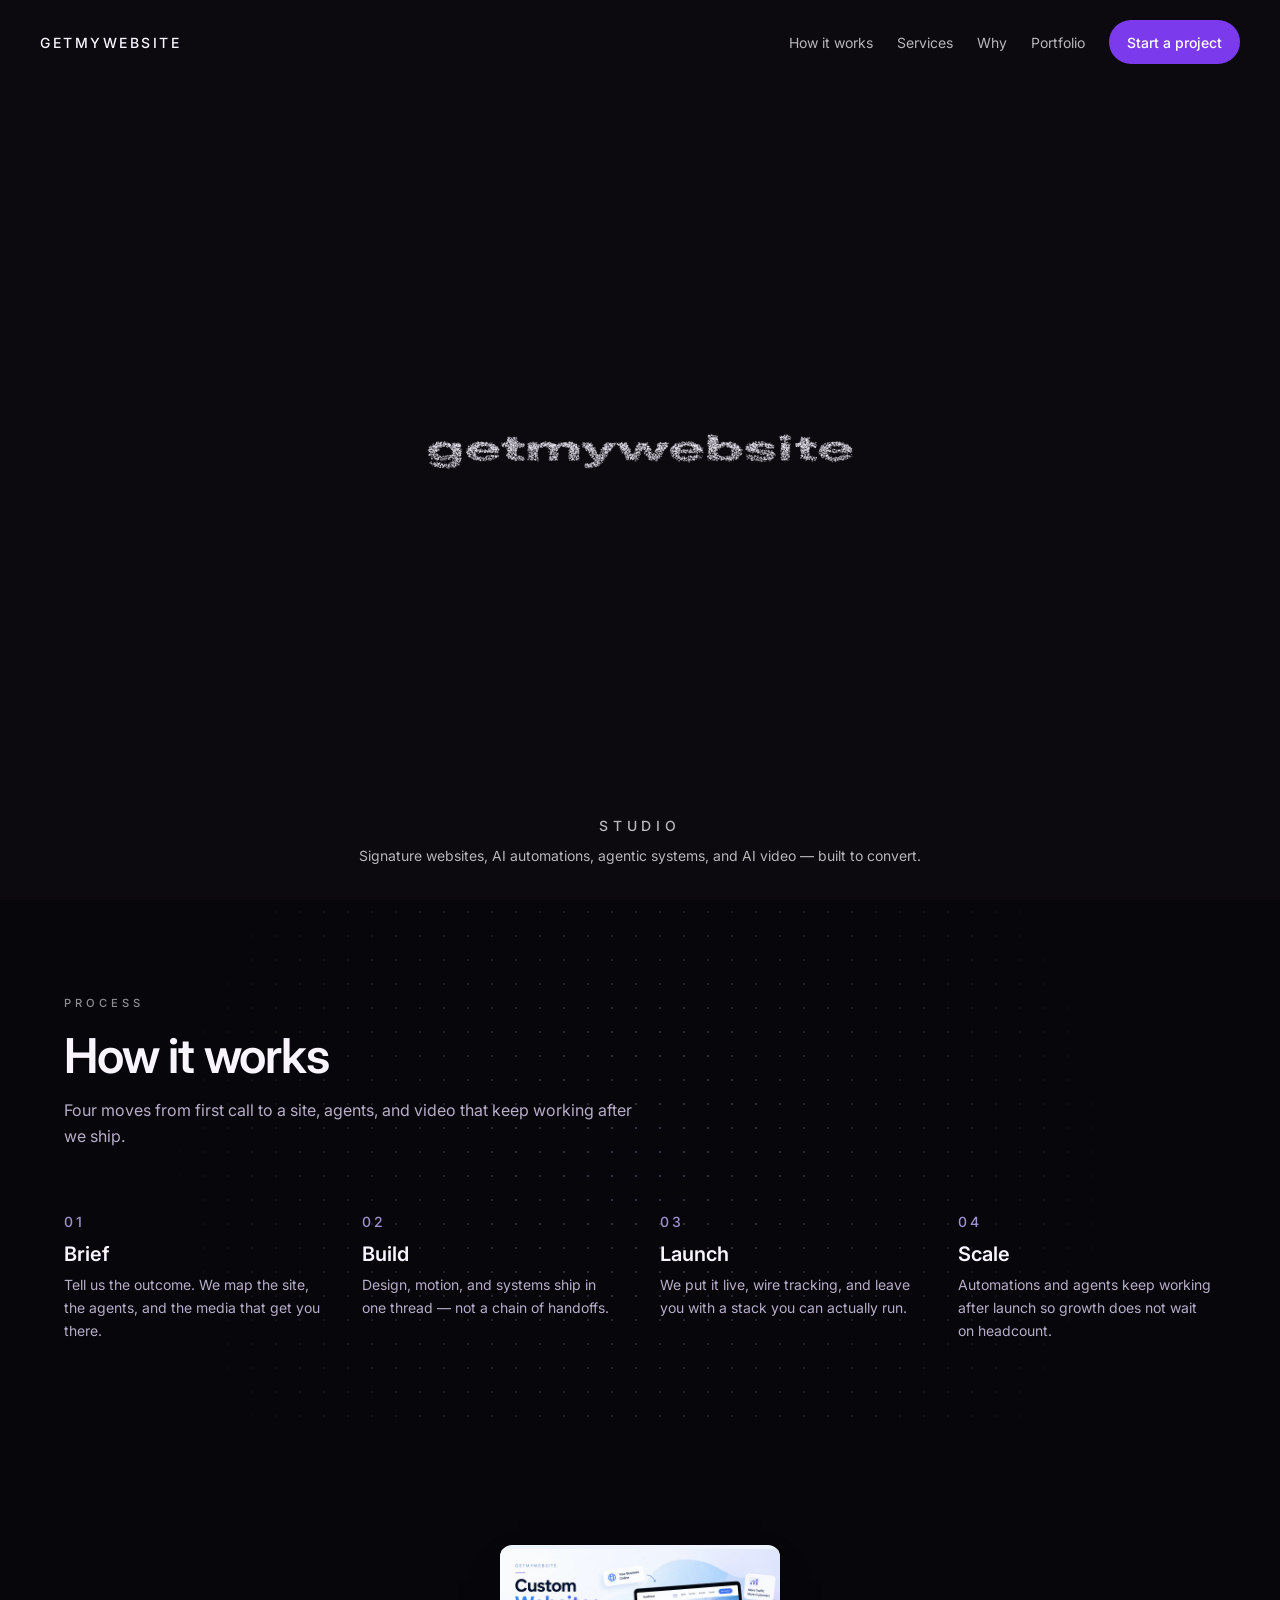
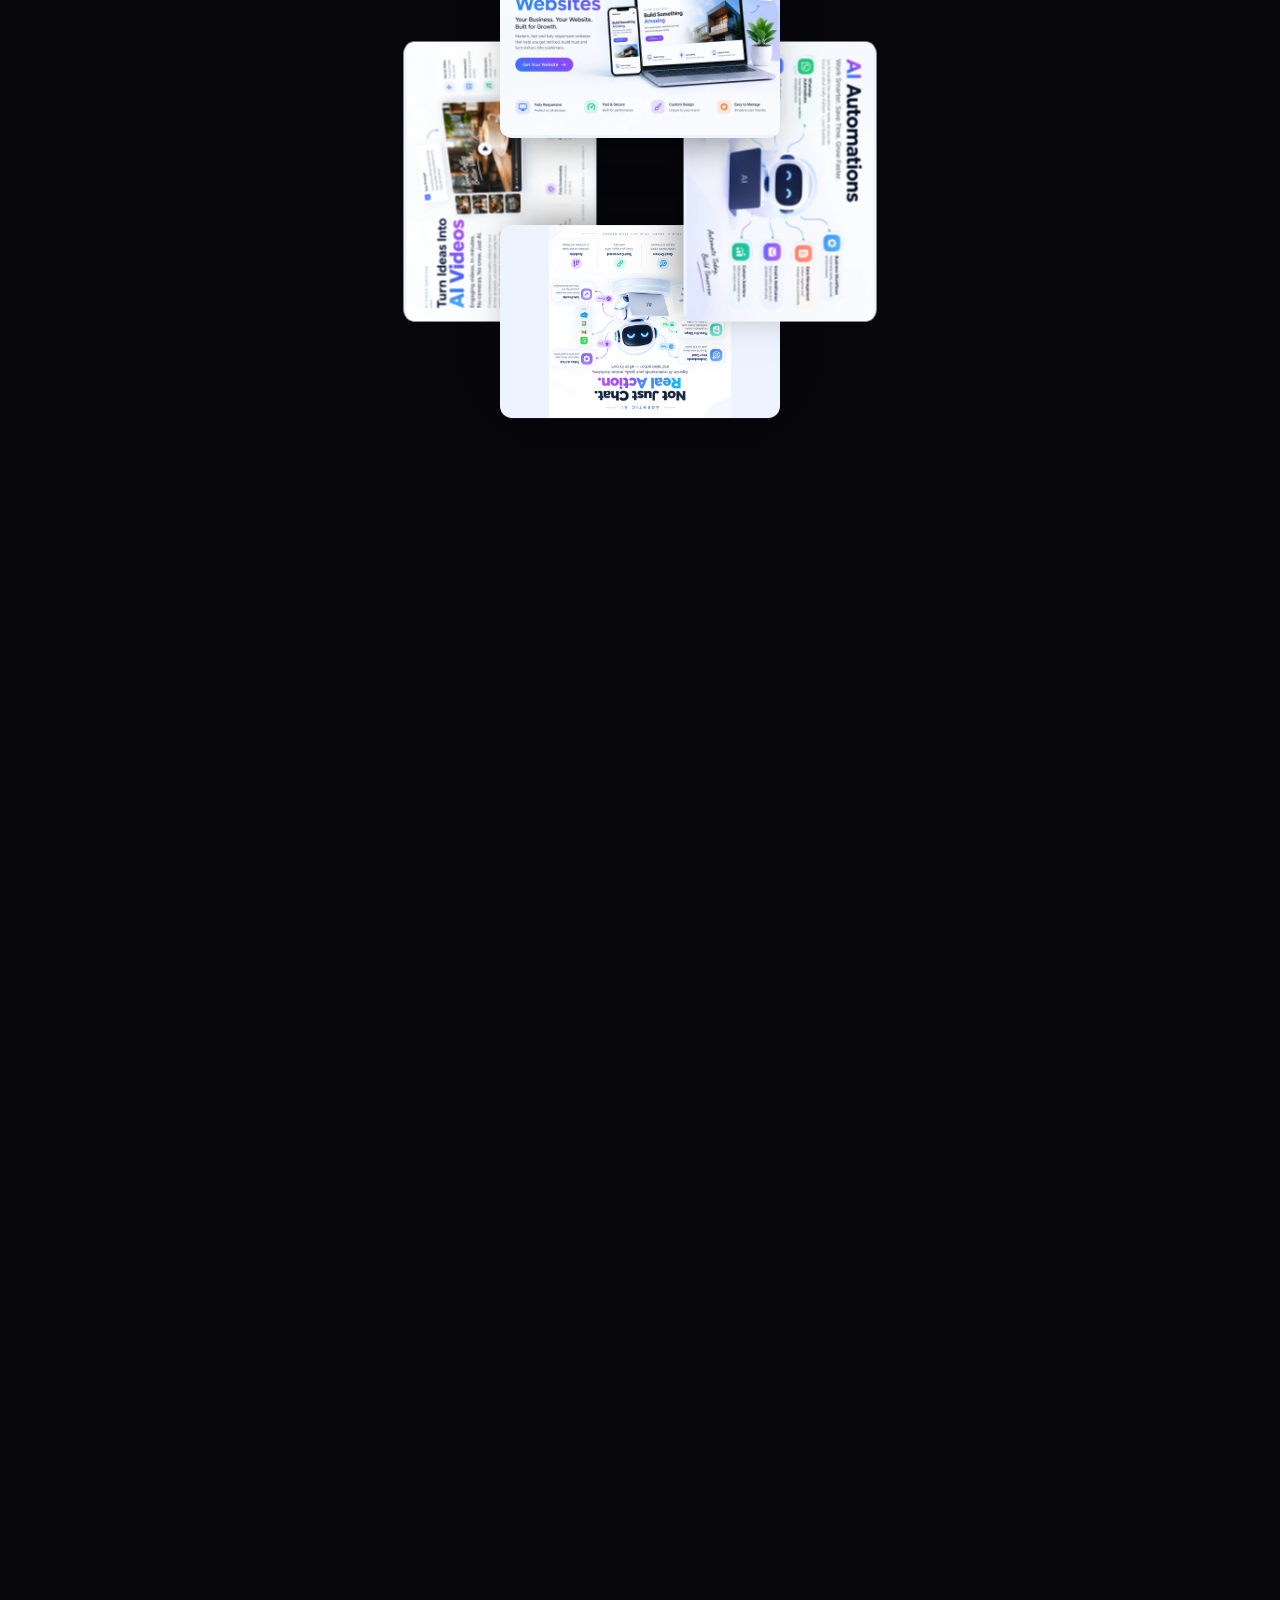
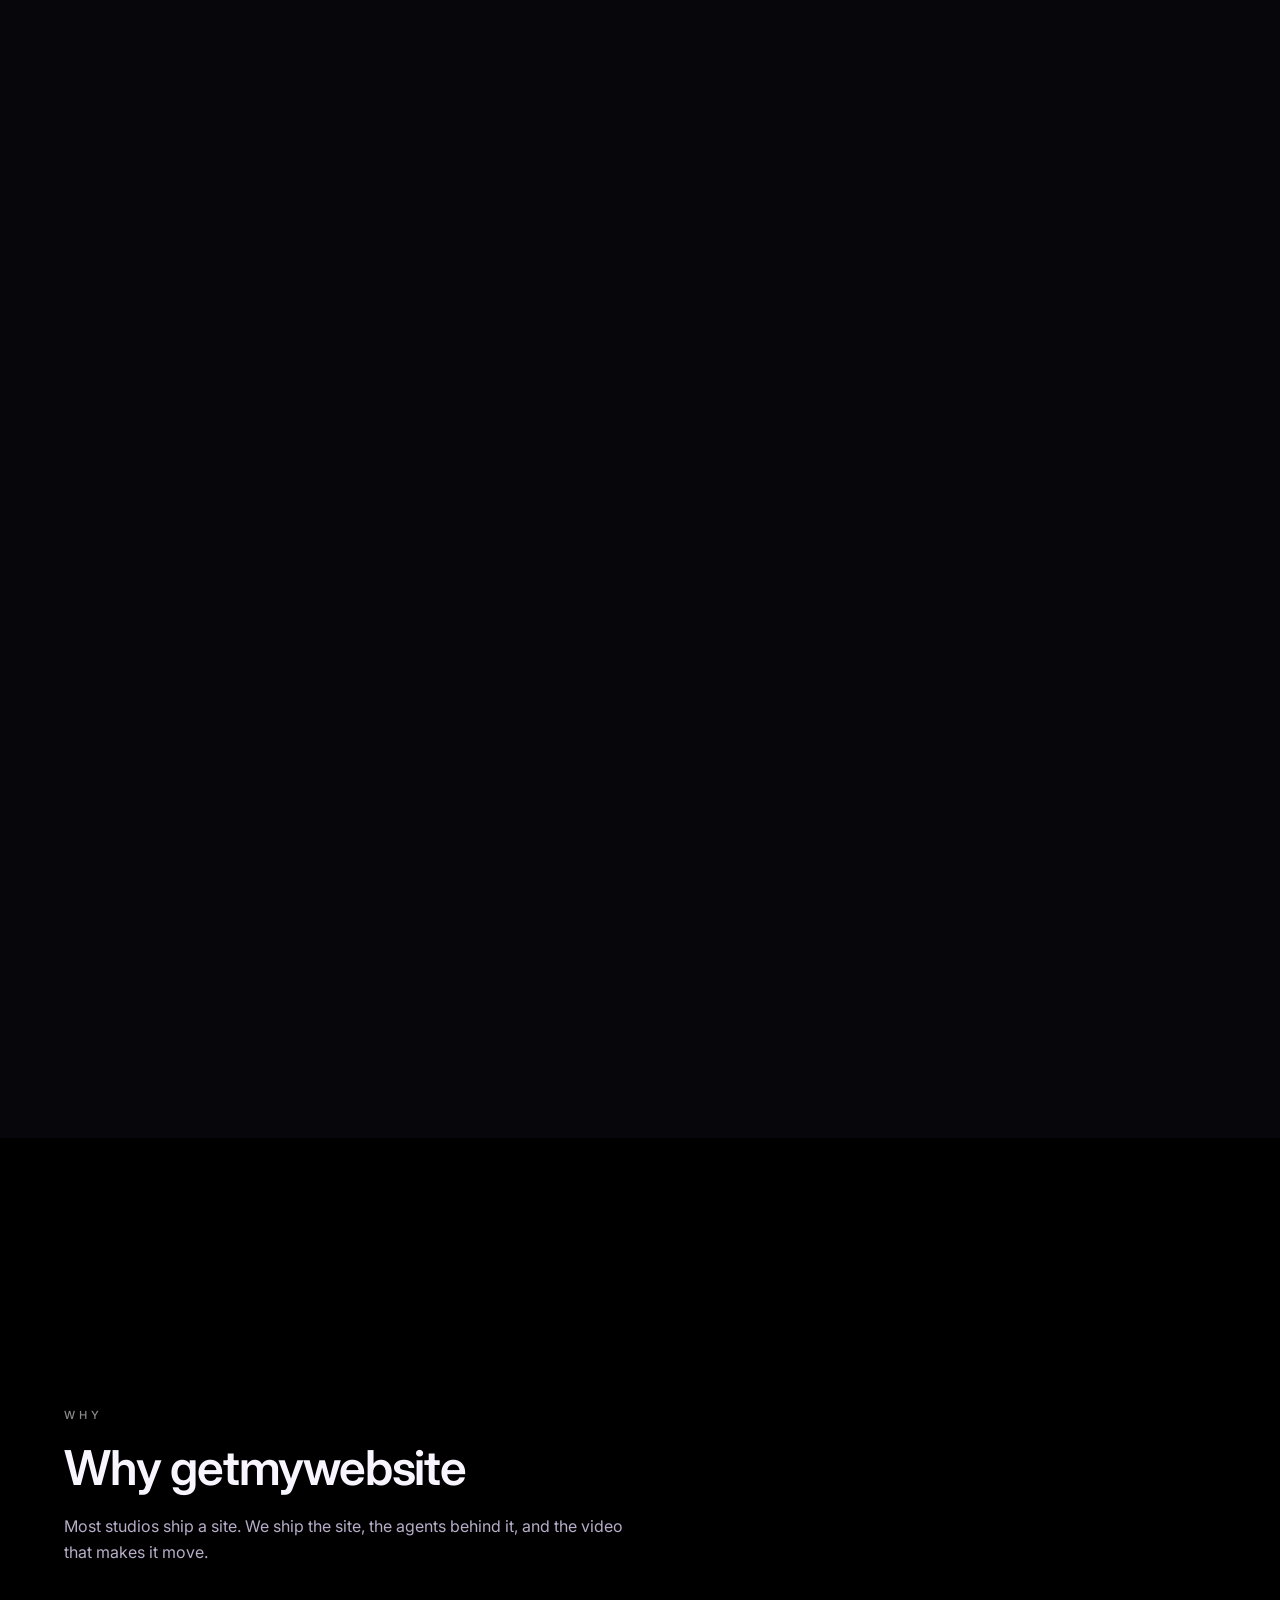
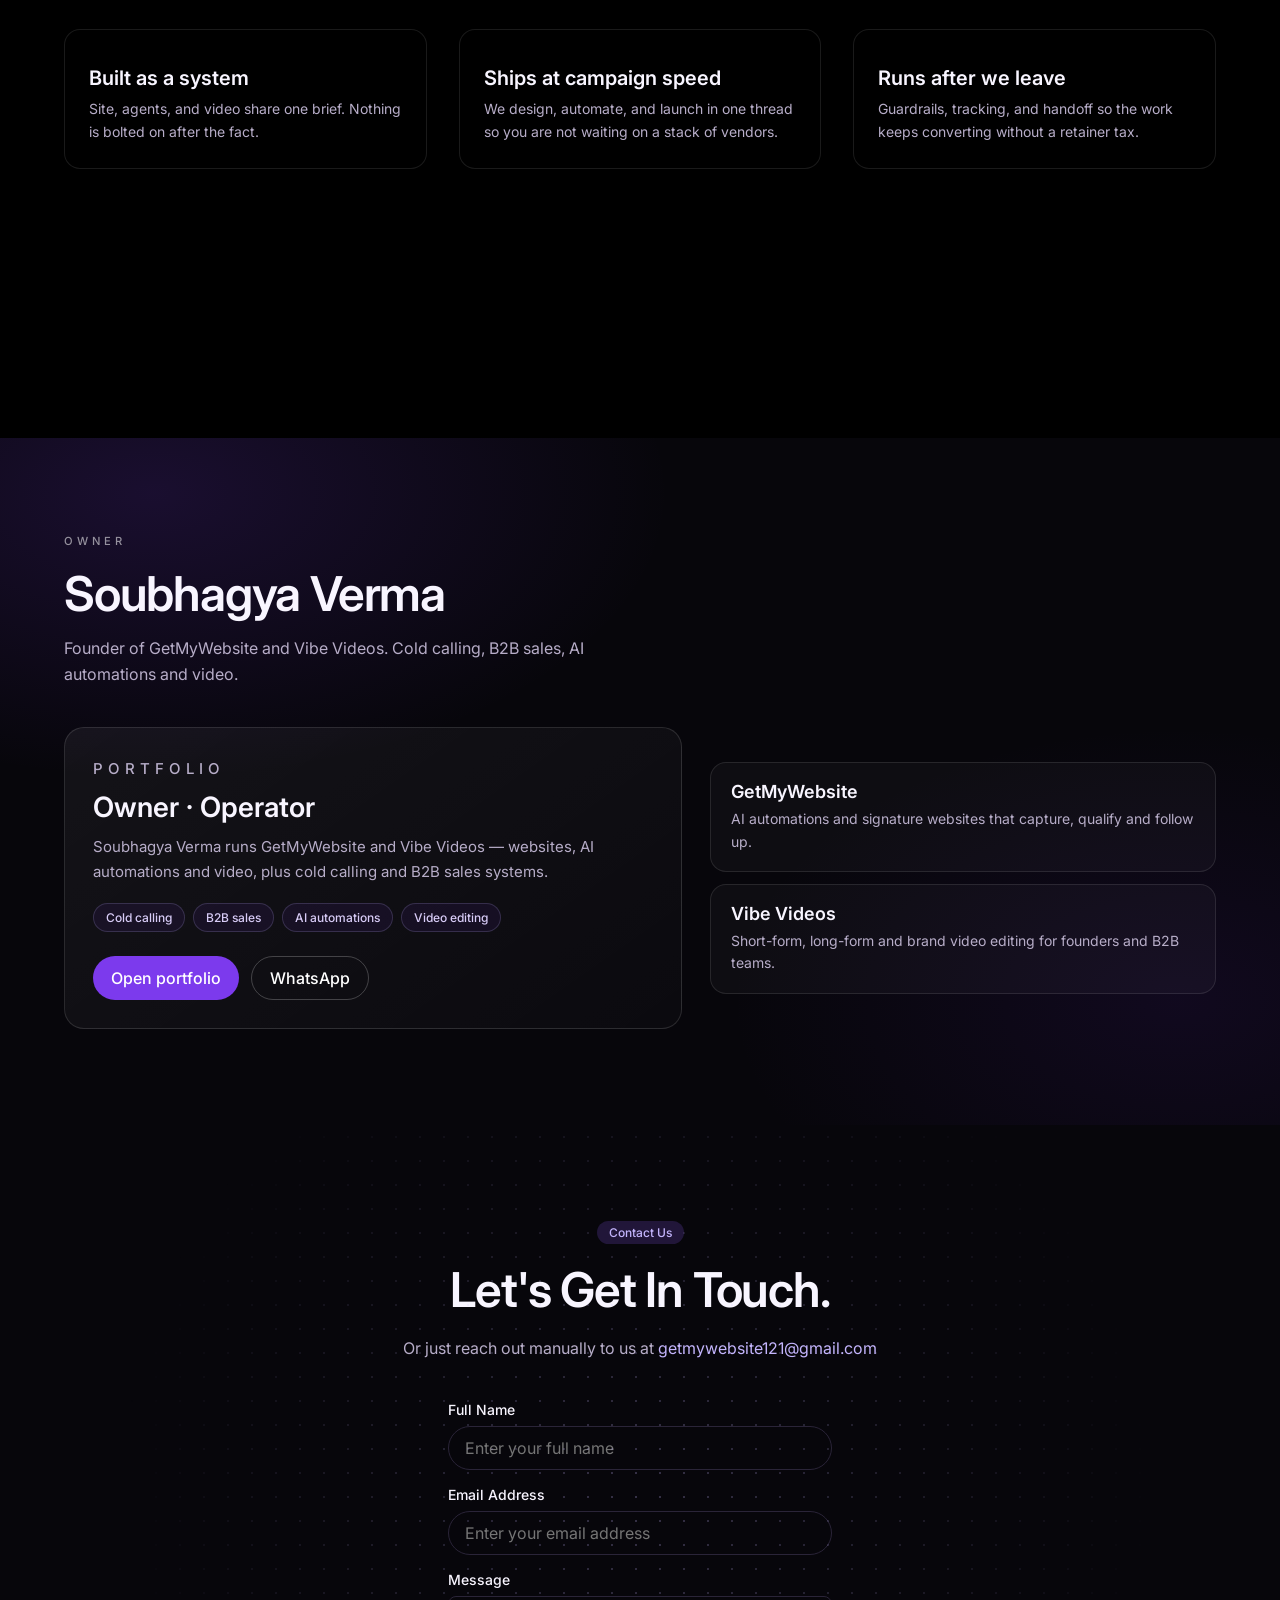
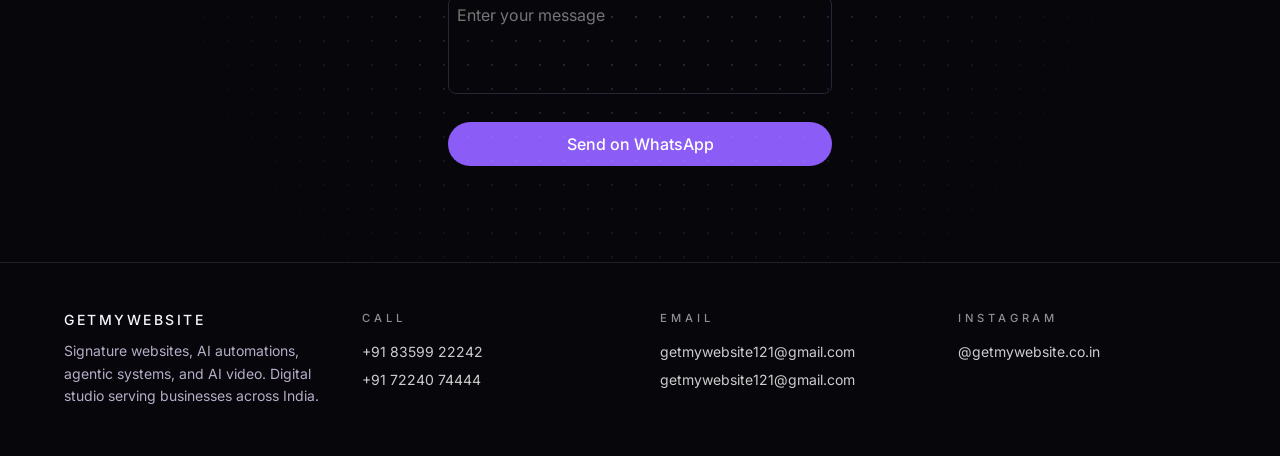
==== commit 7065c949: "Rename workspace-two-gilt-73.vercel.app 5.html to index.html" ====
--- a/index.html
+++ b/index.html
@@ -5,7 +5,7 @@
 <meta name="viewport" content="width=device-width, initial-scale=1.0"/>
 <title>GetMyWebsite | Websites, AI Automation & AI Video in India</title>
 <meta name="description" content="GetMyWebsite builds signature websites, AI automations, agentic AI systems and AI video for businesses in India - designed, launched and scaled as one system."/>
-<link rel="canonical" href="https://getmywebsite-one.vercel.app/"/>
+<link rel="canonical" href="https://getmywebsite.co.in/"/>
 <meta name="robots" content="index,follow,max-image-preview:large,max-snippet:-1,max-video-preview:-1"/>
 <meta name="author" content="GetMyWebsite"/>
 <meta name="theme-color" content="#07060b"/>
@@ -15,7 +15,7 @@
 <meta property="og:site_name" content="GetMyWebsite"/>
 <meta property="og:title" content="GetMyWebsite | Websites, AI Automation & AI Video in India"/>
 <meta property="og:description" content="Signature websites, AI automations, agentic AI systems and AI video - designed, launched and scaled as one system that keeps converting."/>
-<meta property="og:url" content="https://getmywebsite-one.vercel.app/"/>
+<meta property="og:url" content="https://getmywebsite.co.in/"/>
 <meta property="og:image" content="https://getmywebsite-one.vercel.app/og-image.png"/>
 <meta property="og:image:type" content="image/png"/>
 <meta property="og:image:width" content="1200"/>
@@ -33,8 +33,8 @@
 <link rel="manifest" href="site.webmanifest"/>
 <link rel="sitemap" type="application/xml" title="Sitemap" href="sitemap.xml"/>
 <link rel="alternate" type="text/plain" title="llms.txt" href="llms.txt"/>
-<link rel="alternate" hreflang="en" href="https://getmywebsite-one.vercel.app/"/>
-<link rel="alternate" hreflang="x-default" href="https://getmywebsite-one.vercel.app/"/>
+<link rel="alternate" hreflang="en" href="https://getmywebsite.co.in/"/>
+<link rel="alternate" hreflang="x-default" href="https://getmywebsite.co.in/"/>
 
 <link rel="preconnect" href="https://fonts.googleapis.com"/>
 <link rel="preconnect" href="https://fonts.gstatic.com" crossorigin/>
@@ -65,6 +65,8 @@
   font-weight:500;cursor:pointer;background:var(--primary);color:#fff;
 }
 .btn:hover{opacity:.9}
+.btn-ghost{background:transparent;border:1px solid rgba(255,255,255,.22)}
+.btn-ghost:hover{background:rgba(255,255,255,.06)}
 .hero{
   position:relative;min-height:100dvh;overflow:hidden;background:#0c0a0f;
 }
@@ -131,14 +133,109 @@
 .card-link:hover{border-color:rgba(196,181,253,.45);background:rgba(139,92,246,.08);transform:translateY(-2px)}
 .card-link .more{display:inline-block;margin-top:14px;color:#c4b5fd;font-size:13px;font-weight:500}
 .card-link:hover .more{color:#fff}
+#services{display:none}
+.service-grid{display:grid;gap:32px;margin-top:64px;grid-template-columns:1fr 1fr}
+.service-card h3{margin:0 0 4px;font-size:20px}
+.service-card p{margin-top:10px;font-size:15px;line-height:1.7;color:var(--muted)}
+.service-card .price{margin-top:14px;color:#d8ccf7;font-size:14px;font-weight:500}
+.service-card a.more{display:inline-block;margin-top:16px;color:#c4b5fd;font-size:13px;font-weight:500}
+.service-card a.more:hover{color:#fff}
 .dots{position:absolute;inset:0;background-image:radial-gradient(rgba(196,181,253,.25) 1px,transparent 1px);background-size:24px 24px;mask-image:radial-gradient(520px circle at center,white,transparent);pointer-events:none}
+#faq{
+  background:
+    radial-gradient(760px 420px at 12% 8%,rgba(124,58,237,.16),transparent 68%),
+    radial-gradient(620px 380px at 92% 82%,rgba(76,29,149,.14),transparent 72%),
+    #07060b;
+}
+.faq-head{max-width:44rem}
+.faq-tags{display:flex;flex-wrap:wrap;gap:8px;margin-top:22px}
+.faq-tags li{
+  border:1px solid rgba(196,181,253,.18);border-radius:999px;padding:6px 12px;
+  background:rgba(124,58,237,.08);color:#d8ccf7;font-size:12px;font-weight:500;letter-spacing:.01em
+}
+.faq-list{display:grid;gap:12px;max-width:56rem;margin-top:40px}
+.faq-item{
+  position:relative;overflow:hidden;border:1px solid rgba(255,255,255,.1);border-radius:16px;
+  background:linear-gradient(145deg,rgba(255,255,255,.055),rgba(255,255,255,.018));
+  backdrop-filter:blur(10px);transition:border-color .25s ease,background .25s ease,box-shadow .25s ease,transform .25s ease
+}
+.faq-item:hover{border-color:rgba(196,181,253,.3);background:linear-gradient(145deg,rgba(255,255,255,.07),rgba(255,255,255,.025));transform:translateY(-1px)}
+.faq-item[open]{
+  border-color:rgba(167,139,250,.42);
+  background:linear-gradient(145deg,rgba(124,58,237,.14),rgba(255,255,255,.02));
+  box-shadow:0 24px 70px -38px rgba(124,58,237,.75)
+}
+.faq-item summary{
+  display:flex;align-items:center;gap:16px;padding:22px 24px;cursor:pointer;
+  list-style:none;outline:none
+}
+.faq-item summary::-webkit-details-marker{display:none}
+.faq-item summary::marker{content:""}
+.faq-item summary h3{flex:1;margin:0;font-size:16px;font-weight:500;line-height:1.45;letter-spacing:-.01em}
+.faq-item summary:focus-visible{border-radius:16px;box-shadow:inset 0 0 0 2px #a78bfa}
+.faq-icon{
+  position:relative;flex:none;display:grid;place-items:center;width:32px;height:32px;border-radius:999px;
+  border:1px solid rgba(255,255,255,.14);background:rgba(124,58,237,.12);
+  transition:background .3s ease,border-color .3s ease,box-shadow .3s ease
+}
+.faq-icon::before,.faq-icon::after{
+  content:"";position:absolute;width:12px;height:1.5px;border-radius:2px;background:#d8ccf7;
+  transition:transform .3s ease,opacity .3s ease
+}
+.faq-icon::after{transform:rotate(90deg)}
+.faq-item[open] .faq-icon{background:var(--primary);border-color:transparent;box-shadow:0 0 0 5px rgba(124,58,237,.12)}
+.faq-item[open] .faq-icon::after{transform:rotate(0deg);opacity:0}
+.faq-a{padding:0 24px 24px;color:var(--muted);font-size:15px;line-height:1.7}
+.faq-a p{max-width:50rem;margin:0}
+.faq-a a{color:#c4b5fd;text-decoration:underline;text-underline-offset:3px}
+.faq-a a:hover{color:#fff}
+.faq-item[open] .faq-a{animation:faqIn .35s ease both}
+@keyframes faqIn{from{opacity:0;transform:translateY(-5px)}to{opacity:1;transform:none}}
+.faq-cta{display:flex;flex-wrap:wrap;align-items:center;gap:16px;margin-top:32px}
+.faq-cta p{margin:0;font-size:14px;color:var(--muted)}
+#portfolio{
+  background:
+    radial-gradient(760px 420px at 12% 8%,rgba(124,58,237,.16),transparent 68%),
+    radial-gradient(620px 380px at 92% 82%,rgba(76,29,149,.14),transparent 72%),
+    #07060b
+}
+.portfolio-grid{display:grid;gap:28px;margin-top:40px;grid-template-columns:1.1fr .9fr;align-items:center}
+.portfolio-card{
+  border:1px solid rgba(255,255,255,.12);border-radius:20px;padding:28px;
+  background:linear-gradient(145deg,rgba(255,255,255,.055),rgba(255,255,255,.018))
+}
+.portfolio-card h3{margin:8px 0 10px;font-size:28px}
+.portfolio-card p{font-size:15px;line-height:1.7;color:var(--muted)}
+.portfolio-tags{display:flex;flex-wrap:wrap;gap:8px;margin-top:18px}
+.portfolio-tags span{
+  border:1px solid rgba(196,181,253,.18);border-radius:999px;padding:6px 12px;
+  background:rgba(124,58,237,.08);color:#d8ccf7;font-size:12px;font-weight:500
+}
+.portfolio-links{display:flex;flex-wrap:wrap;gap:12px;margin-top:24px}
+.venture-list{display:grid;gap:12px}
+.venture-list a{
+  display:block;border:1px solid rgba(255,255,255,.1);border-radius:16px;padding:18px 20px;
+  background:rgba(255,255,255,.03);transition:border-color .2s,transform .2s
+}
+.venture-list a:hover{border-color:rgba(196,181,253,.45);transform:translateY(-2px)}
+.venture-list h3{margin:0 0 6px;font-size:18px}
+.venture-list p{margin:0;font-size:14px;color:var(--muted);line-height:1.6}
+.aeo-library{
+  position:absolute;width:1px;height:1px;padding:0;margin:-1px;overflow:hidden;
+  clip:rect(0,0,0,0);white-space:nowrap;border:0
+}
 @media(max-width:900px){
-  .steps,.reasons,.foot,.feat{grid-template-columns:1fr 1fr}
+   .steps,.reasons,.foot,.feat,.service-grid,.portfolio-grid{grid-template-columns:1fr 1fr}
   header,section.pad,footer{padding-left:24px;padding-right:24px}
   nav a:not(.btn){display:none}
 }
 @media(max-width:600px){
-  .steps,.reasons,.foot,.feat{grid-template-columns:1fr}
+   .steps,.reasons,.foot,.feat,.service-grid,.portfolio-grid{grid-template-columns:1fr}
+  .faq-list{margin-top:32px;gap:10px}
+  .faq-item summary{padding:18px;gap:12px}
+  .faq-item summary h3{font-size:15px}
+  .faq-a{padding:0 18px 20px;font-size:14px}
+  .faq-cta{align-items:flex-start;flex-direction:column}
 }
 </style>
 <script type="application/ld+json">{
@@ -146,24 +243,25 @@
   "@graph": [
     {
       "@type": "Organization",
-      "@id": "https://getmywebsite-one.vercel.app/#organization",
+      "@id": "https://getmywebsite.co.in/#organization",
       "name": "GetMyWebsite",
       "alternateName": "getmywebsite",
-      "url": "https://getmywebsite-one.vercel.app/",
+      "url": "https://getmywebsite.co.in/",
       "logo": {
         "@type": "ImageObject",
-        "@id": "https://getmywebsite-one.vercel.app/#logo",
-        "url": "https://getmywebsite-one.vercel.app/icon-512.png",
-        "width": 512,
-        "height": 512,
+        "@id": "https://getmywebsite.co.in/#logo",
+        "url": "https://getmywebsite-one.vercel.app/og-image.png",
+        "contentUrl": "https://getmywebsite-one.vercel.app/og-image.png",
+        "width": 1200,
+        "height": 630,
         "caption": "GetMyWebsite"
       },
       "image": {
-        "@id": "https://getmywebsite-one.vercel.app/#logo"
-      },
-      "description": "GetMyWebsite is a digital studio in India that builds signature websites, AI automations, agentic AI systems and AI videos.",
+        "@id": "https://getmywebsite.co.in/#logo"
+      },
+      "description": "GetMyWebsite is a digital studio that builds signature websites, AI automations, Agentic AI solutions, and AI videos.",
       "email": "getmywebsite121@gmail.com",
-      "telephone": "+91-83599-22242",
+      "telephone": ["+91-83599-22242", "+91-72240-74444"],
       "areaServed": {
         "@type": "Country",
         "name": "India"
@@ -175,216 +273,200 @@
         {
           "@type": "ContactPoint",
           "telephone": "+91-83599-22242",
+          "email": "getmywebsite121@gmail.com",
           "contactType": "sales",
           "areaServed": "IN",
-          "availableLanguage": [
-            "en",
-            "hi"
-          ]
+          "availableLanguage": ["en", "hi"]
         },
         {
           "@type": "ContactPoint",
           "telephone": "+91-72240-74444",
           "contactType": "customer support",
           "areaServed": "IN",
-          "availableLanguage": [
-            "en",
-            "hi"
-          ]
+          "availableLanguage": ["en", "hi"]
         }
-      ]
+      ],
+      "hasOfferCatalog": {
+        "@type": "OfferCatalog",
+        "name": "GetMyWebsite services",
+        "itemListElement": [
+          {"@type": "Offer", "itemOffered": {"@id": "https://getmywebsite.co.in/#service-signature-websites"}},
+          {"@type": "Offer", "itemOffered": {"@id": "https://getmywebsite.co.in/#service-ai-automations"}},
+          {"@type": "Offer", "itemOffered": {"@id": "https://getmywebsite.co.in/#service-agentic-ai"}},
+          {"@type": "Offer", "itemOffered": {"@id": "https://getmywebsite.co.in/#service-ai-videos"}}
+        ]
+      }
     },
     {
       "@type": "WebSite",
-      "@id": "https://getmywebsite-one.vercel.app/#website",
-      "url": "https://getmywebsite-one.vercel.app/",
+      "@id": "https://getmywebsite.co.in/#website",
+      "url": "https://getmywebsite.co.in/",
       "name": "GetMyWebsite",
-      "alternateName": "getmywebsite",
+      "alternateName": [
+        "getmywebsite",
+        "GetMyWebsite.co.in"
+      ],
       "inLanguage": "en-IN",
       "publisher": {
-        "@id": "https://getmywebsite-one.vercel.app/#organization"
+        "@id": "https://getmywebsite.co.in/#organization"
       }
     },
     {
       "@type": "WebPage",
-      "@id": "https://getmywebsite-one.vercel.app/#webpage",
-      "url": "https://getmywebsite-one.vercel.app/",
+      "@id": "https://getmywebsite.co.in/#webpage",
+      "url": "https://getmywebsite.co.in/",
       "name": "GetMyWebsite | Websites, AI Automation & AI Video in India",
       "description": "GetMyWebsite builds signature websites, AI automations, agentic AI systems and AI video for businesses in India - designed, launched and scaled as one system.",
       "isPartOf": {
-        "@id": "https://getmywebsite-one.vercel.app/#website"
+        "@id": "https://getmywebsite.co.in/#website"
       },
       "about": {
-        "@id": "https://getmywebsite-one.vercel.app/#organization"
+        "@id": "https://getmywebsite.co.in/#organization"
       },
       "primaryImageOfPage": {
-        "@type": "ImageObject",
-        "url": "https://getmywebsite-one.vercel.app/og-image.png",
-        "width": 1200,
-        "height": 630
-      },
-      "datePublished": "2026-10-16",
-      "dateModified": "2026-10-18",
+        "@id": "https://getmywebsite.co.in/#logo"
+      },
       "inLanguage": "en-IN",
       "speakable": {
         "@type": "SpeakableSpecification",
-        "cssSelector": [
-          "#faq-title",
-          ".faq-a"
-        ]
-      },
-      "hasPart": {
-        "@id": "https://getmywebsite-one.vercel.app/#faq"
+        "cssSelector": ["#faq-title", ".faq-a"]
+      },
+      "hasPart": [
+        {"@id": "https://getmywebsite.co.in/#faq"}
+      ],
+      "mentions": [
+        {"@id": "https://getmywebsite.co.in/#service-signature-websites"},
+        {"@id": "https://getmywebsite.co.in/#service-ai-automations"},
+        {"@id": "https://getmywebsite.co.in/#service-agentic-ai"},
+        {"@id": "https://getmywebsite.co.in/#service-ai-videos"}
+      ]
+    },
+    {
+      "@type": "Service",
+      "@id": "https://getmywebsite.co.in/#service-signature-websites",
+      "name": "Signature Websites",
+      "serviceType": "Website design and development",
+      "description": "Custom website design, development, and tailored website solutions, including business websites, portfolio websites, e-commerce stores, landing pages, dashboards, and other customized websites according to project requirements.",
+      "provider": {
+        "@id": "https://getmywebsite.co.in/#organization"
+      },
+      "areaServed": {
+        "@type": "Country",
+        "name": "India"
+      },
+      "url": "https://getmywebsite.co.in/#works",
+      "offers": {
+        "@type": "Offer",
+        "url": "https://getmywebsite.co.in/#contact",
+        "priceCurrency": "INR",
+        "price": "9999",
+        "priceSpecification": {
+          "@type": "UnitPriceSpecification",
+          "minPrice": 9999,
+          "priceCurrency": "INR",
+          "description": "Website development starts at INR 9999. The final price depends on the website's design, features, functionality, integrations, and project requirements."
+        }
       }
     },
     {
-      "@type": "ItemList",
-      "@id": "https://getmywebsite-one.vercel.app/#services",
-      "name": "Services",
-      "itemListElement": [
-        {
-          "@type": "ListItem",
-          "position": 1,
-          "item": {
-            "@type": "Service",
-            "name": "Signature Website Design",
-            "serviceType": "Website design and development",
-            "description": "Modern, fast, fully responsive websites with custom design, SEO-ready page structure, free domain and hosting options, and 100% ownership.",
-            "provider": {
-              "@id": "https://getmywebsite-one.vercel.app/#organization"
-            },
-            "areaServed": {
-              "@type": "Country",
-              "name": "India"
-            },
-            "url": "https://getmywebsite-one.vercel.app/services/signature-website.html"
-          }
-        },
-        {
-          "@type": "ListItem",
-          "position": 2,
-          "item": {
-            "@type": "Service",
-            "name": "AI Automations",
-            "serviceType": "Business process automation",
-            "description": "WhatsApp automations, AI chatbots, AI voice assistants and business workflows for auto-replies, order updates, reminders, lead capture and approvals.",
-            "provider": {
-              "@id": "https://getmywebsite-one.vercel.app/#organization"
-            },
-            "areaServed": {
-              "@type": "Country",
-              "name": "India"
-            },
-            "url": "https://getmywebsite-one.vercel.app/services/ai-automations.html"
-          }
-        },
-        {
-          "@type": "ListItem",
-          "position": 3,
-          "item": {
-            "@type": "Service",
-            "name": "Agentic AI",
-            "serviceType": "Autonomous AI agents",
-            "description": "AI agents that understand a goal, plan the steps, and take action across your tools, apps and APIs to complete business workflows.",
-            "provider": {
-              "@id": "https://getmywebsite-one.vercel.app/#organization"
-            },
-            "areaServed": {
-              "@type": "Country",
-              "name": "India"
-            },
-            "url": "https://getmywebsite-one.vercel.app/services/agentic-ai.html"
-          }
-        },
-        {
-          "@type": "ListItem",
-          "position": 4,
-          "item": {
-            "@type": "Service",
-            "name": "AI Video Production",
-            "serviceType": "AI video production",
-            "description": "AI-generated videos with characters, voiceovers and custom brand styles, produced from a prompt in minutes without a crew.",
-            "provider": {
-              "@id": "https://getmywebsite-one.vercel.app/#organization"
-            },
-            "areaServed": {
-              "@type": "Country",
-              "name": "India"
-            },
-            "url": "https://getmywebsite-one.vercel.app/services/ai-videos.html"
-          }
-        }
-      ]
+      "@type": "Service",
+      "@id": "https://getmywebsite.co.in/#service-ai-automations",
+      "name": "AI Automations",
+      "serviceType": "Business workflow automation",
+      "description": "Customized AI and business automation solutions, including workflow automation, lead management, CRM automation, customer support, appointment workflows, and other supported automation services according to project requirements.",
+      "provider": {
+        "@id": "https://getmywebsite.co.in/#organization"
+      },
+      "areaServed": {
+        "@type": "Country",
+        "name": "India"
+      },
+      "url": "https://getmywebsite.co.in/#works"
+    },
+    {
+      "@type": "Service",
+      "@id": "https://getmywebsite.co.in/#service-agentic-ai",
+      "name": "Agentic AI",
+      "serviceType": "AI agents and AI-powered business solutions",
+      "description": "AI agents and agent-based business solutions designed to work toward defined goals and perform multiple steps within an assigned workflow, according to the use case, available integrations, and project requirements.",
+      "provider": {
+        "@id": "https://getmywebsite.co.in/#organization"
+      },
+      "areaServed": {
+        "@type": "Country",
+        "name": "India"
+      },
+      "url": "https://getmywebsite.co.in/#works"
+    },
+    {
+      "@type": "Service",
+      "@id": "https://getmywebsite.co.in/#service-ai-videos",
+      "name": "AI Videos",
+      "serviceType": "AI video creation",
+      "description": "AI-generated video creation for promotional content, advertisements, product showcases, and social media. Format, style, duration, and deliverables depend on the project requirements.",
+      "provider": {
+        "@id": "https://getmywebsite.co.in/#organization"
+      },
+      "areaServed": {
+        "@type": "Country",
+        "name": "India"
+      },
+      "url": "https://getmywebsite.co.in/#works"
     },
     {
       "@type": "FAQPage",
-      "@id": "https://getmywebsite-one.vercel.app/#faq",
+      "@id": "https://getmywebsite.co.in/#faq",
+      "url": "https://getmywebsite.co.in/#faq",
       "isPartOf": {
-        "@id": "https://getmywebsite-one.vercel.app/#webpage"
+        "@id": "https://getmywebsite.co.in/#webpage"
       },
       "mainEntity": [
         {
           "@type": "Question",
-          "name": "What does GetMyWebsite do?",
+          "name": "What services does GetMyWebsite offer?",
           "acceptedAnswer": {
             "@type": "Answer",
-            "text": "GetMyWebsite is a digital studio that builds signature websites, AI automations, agentic AI systems and AI videos. Each project is designed, launched and scaled as one system instead of separate vendor handoffs."
+            "text": "GetMyWebsite offers custom website development, AI automations, Agentic AI solutions, and AI video creation."
           }
         },
         {
           "@type": "Question",
-          "name": "What is a signature website?",
+          "name": "How much does a website cost?",
           "acceptedAnswer": {
             "@type": "Answer",
-            "text": "A signature website is a custom-designed, fast-loading, fully responsive site built around your brand instead of a stock template. It ships with an SEO-ready page structure and content you can edit after launch."
+            "text": "Website development starts at ₹9,999. The final price depends on the website's design, features, functionality, integrations, and project requirements."
           }
         },
         {
           "@type": "Question",
-          "name": "What AI automations does GetMyWebsite build?",
+          "name": "How much do AI automations cost?",
           "acceptedAnswer": {
             "@type": "Answer",
-            "text": "GetMyWebsite builds WhatsApp automations, AI chatbots, AI voice assistants and business workflows for auto-replies, order updates, reminders, lead capture and approvals."
+            "text": "AI automation pricing depends on the type of automation, its complexity, required integrations, and business requirements. We provide customized quotations based on each project."
           }
         },
         {
           "@type": "Question",
-          "name": "What is agentic AI?",
+          "name": "How long does it take to develop a website or automation?",
           "acceptedAnswer": {
             "@type": "Answer",
-            "text": "Agentic AI is software that understands a goal, plans the steps and takes action across your tools, apps and APIs. Unlike a simple chatbot, it completes multi-step work such as finding leads, booking calls and updating a CRM."
+            "text": "Delivery time depends on the project's complexity, features, integrations, and scope. We provide an estimated timeline after understanding the requirements."
           }
         },
         {
           "@type": "Question",
-          "name": "Does GetMyWebsite create AI videos?",
+          "name": "Can GetMyWebsite build custom solutions for my business?",
           "acceptedAnswer": {
             "@type": "Answer",
-            "text": "Yes. GetMyWebsite produces AI-generated videos with characters, voiceovers and custom brand styles from a text prompt, without a camera crew or studio."
+            "text": "Yes. We provide customized website and automation solutions according to the customer's business goals and project requirements."
           }
         },
         {
           "@type": "Question",
-          "name": "How long does a website take?",
+          "name": "How can I get started with GetMyWebsite?",
           "acceptedAnswer": {
             "@type": "Answer",
-            "text": "Timelines depend on scope. Most projects run in one thread - brief, build, launch and scale - so design, automation and media ship together rather than in sequence."
-          }
-        },
-        {
-          "@type": "Question",
-          "name": "Which businesses does GetMyWebsite work with?",
-          "acceptedAnswer": {
-            "@type": "Answer",
-            "text": "GetMyWebsite serves businesses across India, from local service brands to teams that need AI automation and video content alongside their website."
-          }
-        },
-        {
-          "@type": "Question",
-          "name": "How do I contact GetMyWebsite?",
-          "acceptedAnswer": {
-            "@type": "Answer",
-            "text": "Call or WhatsApp +91 83599 22242 or +91 72240 74444, email getmywebsite121@gmail.com, or send the contact form on this page."
+            "text": "Contact us through our website and share your project requirements. We will discuss your needs and provide a suitable solution, customized quotation, and estimated delivery timeline."
           }
         }
       ]
@@ -399,7 +481,7 @@
     <a href="#how-it-works">How it works</a>
     <a href="#works">Services</a>
     <a href="#why">Why</a>
-    <a href="#faq">FAQ</a>
+    <a href="#portfolio">Portfolio</a>
     <a class="btn" href="#contact">Start a project</a>
   </nav>
 </header>
@@ -437,6 +519,48 @@
     </div>
   </section>
 
+  <section class="pad" id="services" aria-labelledby="services-title">
+    <div class="wrap">
+      <p class="kicker">Services</p>
+      <h2 id="services-title">What GetMyWebsite builds</h2>
+      <p class="muted" style="margin-top:12px;max-width:40rem">Four services, written in the page so you can read them without clicking a card. Share a brief through the contact form, WhatsApp, email, or the numbers listed below to get a quote.</p>
+      <div class="service-grid">
+        <article class="card service-card" id="service-signature-websites">
+          <h3>Signature Websites</h3>
+          <p>Signature Websites is GetMyWebsite's website design and development service. We build custom sites for businesses, professionals, and teams that need a clear online presence, a place to show work, and a way for customers to enquire.</p>
+          <p>This service is for companies that do not yet have a site, outgrown a template, or need a new site for a brand, campaign, or product. It solves the gap between a business that is ready to sell and a website that cannot explain the offer, look professional on mobile, or collect leads.</p>
+          <p>Where the brief requires it, a project can include business websites, portfolio websites, e-commerce stores, landing pages, dashboards, and other custom website solutions. Typical work covers layout, content structure, responsive design, enquiry paths such as forms or WhatsApp, and the pages needed for the offer. Extra features, payment flows, and integrations are scoped per project and are not assumed by default.</p>
+          <p class="price">Website development starts at ₹9,999. The final price depends on design, features, functionality, integrations, and project requirements.</p>
+          <a class="more" href="#contact">Enquire about a website</a>
+        </article>
+        <article class="card service-card" id="service-ai-automations">
+          <h3>AI Automations</h3>
+          <p>AI Automations is custom workflow automation for businesses that repeat the same work by hand. GetMyWebsite can help connect tools, move leads, and reduce repetitive tasks so the team spends less time copying data between chats, sheets, and CRMs.</p>
+          <p>This service is for operators, sales teams, and support teams who lose time on follow-ups, lead capture, appointment booking, or status updates. It is useful when enquiries arrive on a website, WhatsApp, or forms and then stall because nobody has wired the next step.</p>
+          <p>Where the use case supports it, a project can include lead management, CRM automation, customer-support flows, appointment workflows, and other business-process automation. Supported integrations depend on the tools already in use and the access the client can provide. We do not claim a fixed list of platforms; we scope what can be connected after reviewing the workflow.</p>
+          <p class="price">AI automation pricing is based on project requirements and complexity. We provide a customized quotation after understanding the workflow.</p>
+          <a class="more" href="#contact">Enquire about automation</a>
+        </article>
+        <article class="card service-card" id="service-agentic-ai">
+          <h3>Agentic AI</h3>
+          <p>Agentic AI is GetMyWebsite's service for AI agents that work toward a defined goal and complete multiple steps in an assigned workflow. Agents can use supported tools, follow agreed rules, and assist with work that would otherwise wait on a person.</p>
+          <p>This service is for businesses that want help with customer support, research, sales follow-up, or internal operations, and that can describe the outcome, the data the agent may use, and the actions it is allowed to take. It is not a general chatbot drop-in; it is scoped around a use case.</p>
+          <p>A typical project defines the task, the tools or APIs the agent may call, handoff rules for when a person should take over, and the workflow the agent should follow. Capabilities such as support replies, research summaries, or sales follow-up are included only where they match the brief and the available integrations. Guardrails and access limits are part of the build, not an add-on slogan.</p>
+          <p class="price">Agentic AI pricing is based on project requirements and complexity. We provide a customized quotation after scoping the agent, tools, and workflow.</p>
+          <a class="more" href="#contact">Enquire about Agentic AI</a>
+        </article>
+        <article class="card service-card" id="service-ai-videos">
+          <h3>AI Videos</h3>
+          <p>AI Videos is AI-assisted video creation for businesses that need promotional clips, product showcases, advertisements, or social media videos without a full traditional production crew for every asset.</p>
+          <p>This service is for brands, product teams, and marketers who need short video for a launch, an ad, a product page, or social channels, and who can share the offer, brand references, and where the video will run. It helps when the message is ready but filming, editing, or voiceover would slow the campaign.</p>
+          <p>Where offered for the project, work can include promotional videos, product videos, advertisements, and social media videos. Format, style, duration, characters, voiceover, and brand styling depend on the brief. We do not treat every visual style as a default deliverable; those choices are agreed after reviewing references and the channels the video must fit.</p>
+          <p class="price">AI video pricing is based on project requirements and complexity. We provide a customized quotation after reviewing format, length, and deliverables.</p>
+          <a class="more" href="#contact">Enquire about AI video</a>
+        </article>
+      </div>
+    </div>
+  </section>
+
   <section class="pad why" id="why">
     <div class="wrap">
       <p class="kicker">Why</p>
@@ -450,45 +574,185 @@
     </div>
   </section>
 
-  <section class="pad" id="faq" aria-labelledby="faq-title">
+  <section class="pad" id="portfolio" aria-labelledby="portfolio-title">
     <div class="wrap">
-      <p class="kicker">FAQ</p>
-      <h2 id="faq-title">Frequently asked questions</h2>
-      <ul class="reasons" style="margin-top:48px">
-        <li class="card">
-          <h3>What does GetMyWebsite do?</h3>
-          <p class="muted faq-a" style="margin-top:8px;font-size:14px">GetMyWebsite is a digital studio that builds signature websites, AI automations, agentic AI systems and AI videos. Each project is designed, launched and scaled as one system instead of separate vendor handoffs.</p>
-        </li>
-        <li class="card">
-          <h3>What is a signature website?</h3>
-          <p class="muted faq-a" style="margin-top:8px;font-size:14px">A signature website is a custom-designed, fast-loading, fully responsive site built around your brand instead of a stock template. It ships with an SEO-ready page structure and content you can edit after launch.</p>
-        </li>
-        <li class="card">
-          <h3>What AI automations does GetMyWebsite build?</h3>
-          <p class="muted faq-a" style="margin-top:8px;font-size:14px">GetMyWebsite builds WhatsApp automations, AI chatbots, AI voice assistants and business workflows for auto-replies, order updates, reminders, lead capture and approvals.</p>
-        </li>
-        <li class="card">
-          <h3>What is agentic AI?</h3>
-          <p class="muted faq-a" style="margin-top:8px;font-size:14px">Agentic AI is software that understands a goal, plans the steps and takes action across your tools, apps and APIs. Unlike a simple chatbot, it completes multi-step work such as finding leads, booking calls and updating a CRM.</p>
-        </li>
-        <li class="card">
-          <h3>Does GetMyWebsite create AI videos?</h3>
-          <p class="muted faq-a" style="margin-top:8px;font-size:14px">Yes. GetMyWebsite produces AI-generated videos with characters, voiceovers and custom brand styles from a text prompt, without a camera crew or studio.</p>
-        </li>
-        <li class="card">
-          <h3>How long does a website take?</h3>
-          <p class="muted faq-a" style="margin-top:8px;font-size:14px">Timelines depend on scope. Most projects run in one thread - brief, build, launch and scale - so design, automation and media ship together rather than in sequence.</p>
-        </li>
-        <li class="card">
-          <h3>Which businesses does GetMyWebsite work with?</h3>
-          <p class="muted faq-a" style="margin-top:8px;font-size:14px">GetMyWebsite serves businesses across India, from local service brands to teams that need AI automation and video content alongside their website.</p>
-        </li>
-        <li class="card">
-          <h3>How do I contact GetMyWebsite?</h3>
-          <p class="muted faq-a" style="margin-top:8px;font-size:14px">Call or WhatsApp +91 83599 22242 or +91 72240 74444, email <a href="mailto:getmywebsite121@gmail.com">getmywebsite121@gmail.com</a>, or send the contact form on this page.</p>
-        </li>
-      </ul>
+      <p class="kicker">Owner</p>
+      <h2 id="portfolio-title">Soubhagya Verma</h2>
+      <p class="muted" style="margin-top:12px;max-width:38rem">Founder of GetMyWebsite and Vibe Videos. Cold calling, B2B sales, AI automations and video.</p>
+      <div class="portfolio-grid">
+        <article class="portfolio-card">
+          <p class="kicker">Portfolio</p>
+          <h3>Owner · Operator</h3>
+          <p>Soubhagya Verma runs GetMyWebsite and Vibe Videos — websites, AI automations and video, plus cold calling and B2B sales systems.</p>
+          <div class="portfolio-tags">
+            <span>Cold calling</span>
+            <span>B2B sales</span>
+            <span>AI automations</span>
+            <span>Video editing</span>
+          </div>
+          <div class="portfolio-links">
+            <a class="btn" href="https://soubhagya-verma-site.vercel.app/" target="_blank" rel="noreferrer">Open portfolio</a>
+            <a class="btn btn-ghost" href="https://wa.me/917224074444" target="_blank" rel="noreferrer">WhatsApp</a>
+          </div>
+        </article>
+        <div class="venture-list">
+          <a href="https://soubhagya-verma-site.vercel.app/" target="_blank" rel="noreferrer">
+            <h3>GetMyWebsite</h3>
+            <p>AI automations and signature websites that capture, qualify and follow up.</p>
+          </a>
+          <a href="https://soubhagya-verma-site.vercel.app/" target="_blank" rel="noreferrer">
+            <h3>Vibe Videos</h3>
+            <p>Short-form, long-form and brand video editing for founders and B2B teams.</p>
+          </a>
+        </div>
+      </div>
     </div>
+  </section>
+
+  <section class="aeo-library" id="service-guides" aria-label="GetMyWebsite service guides">
+    <h2>GetMyWebsite service guides</h2>
+    <p>Keyword-focused guides covering websites, AI automations, Agentic AI, and AI videos that GetMyWebsite can deliver. Final features, integrations, and deliverables depend on each project's requirements.</p>
+
+    <article>
+      <h3>Business website design in India</h3>
+      <p>GetMyWebsite builds business websites for companies that need a clear online presence, service pages, and a way for customers to enquire. A typical project can include a homepage, about page, service sections, contact options, and a layout that works on mobile. Features such as forms, WhatsApp enquiry buttons, and basic SEO structure can be added according to the brief. The final pages and functionality depend on the business's requirements.</p>
+    </article>
+    <article>
+      <h3>Corporate website development</h3>
+      <p>Corporate websites from GetMyWebsite are designed for companies that need a professional company profile, team information, service overviews, and a structure that can grow with more pages. These sites can include multi-page navigation, case-study style sections, and contact routing. Hosting, domain connection, and content updates can be discussed as part of the project scope.</p>
+    </article>
+    <article>
+      <h3>Small business website and startup website</h3>
+      <p>Startups and small businesses can use GetMyWebsite for compact sites that explain the offer, capture leads, and look consistent with the brand. This can include a one-page site or a small multi-page site with a landing section, services, and a contact form. Extra pages, dashboards, or automations can be added later if the project needs them.</p>
+    </article>
+    <article>
+      <h3>Portfolio website and personal branding website</h3>
+      <p>GetMyWebsite can create portfolio websites for freelancers, consultants, photographers, designers, and agencies. These sites can showcase work samples, services, testimonials, and a booking or enquiry path. The layout, galleries, and number of case studies depend on the content the client provides.</p>
+    </article>
+    <article>
+      <h3>Landing page and lead generation website</h3>
+      <p>Landing pages from GetMyWebsite are built around one offer, campaign, or service. They can include a headline, offer details, proof sections, and a form or WhatsApp action. Lead-generation websites can route enquiries into email, WhatsApp, or a connected workflow when integrations are part of the project.</p>
+    </article>
+    <article>
+      <h3>E-commerce website and online store</h3>
+      <p>GetMyWebsite can develop e-commerce websites for single-product stores, multi-product catalogues, and online ordering. Product pages, cart flows, and payment or enquiry options can be included according to the store's needs. Inventory, shipping, and marketplace connections are scoped per project and are not assumed by default.</p>
+    </article>
+    <article>
+      <h3>Restaurant, cafe, and hotel website</h3>
+      <p>Hospitality websites can cover restaurants, cafes, bakeries, hotels, resorts, and similar businesses. GetMyWebsite can add menus, photo galleries, location details, reservation enquiry forms, and mobile-friendly layouts. Online ordering, table booking, or QR-menu workflows can be included when they are part of the agreed scope.</p>
+    </article>
+    <article>
+      <h3>Real estate, clinic, salon, and gym websites</h3>
+      <p>Industry websites from GetMyWebsite can serve real estate teams, clinics, dental practices, salons, spas, gyms, schools, and professional firms. Common pages include services, team, enquiry, and location. Appointment or lead workflows can be connected when the client needs automation alongside the site.</p>
+    </article>
+    <article>
+      <h3>Custom website with dashboard or client portal</h3>
+      <p>When a brochure site is not enough, GetMyWebsite can build customized websites with dashboards, client portals, or specific internal views. These can support logins, records, or operational screens defined in the brief. The features, user roles, and integrations depend on the project's requirements and available systems.</p>
+    </article>
+    <article>
+      <h3>SaaS website and custom web application</h3>
+      <p>GetMyWebsite can design product sites and custom web applications for teams that need a branded interface around a workflow. This may include marketing pages plus an application area, booking system, or admin view. Scope is defined around the required screens, data, and integrations rather than a fixed product package.</p>
+    </article>
+    <article>
+      <h3>AI chatbot and website customer support automation</h3>
+      <p>GetMyWebsite offers customized AI chatbot solutions that can answer common questions, collect leads, and support customers on a website. Bots can be trained on approved business information such as services, hours, and FAQs. Live-handoff, multilingual support, and channel coverage depend on the selected tools and project scope.</p>
+    </article>
+    <article>
+      <h3>WhatsApp chatbot and messaging automation</h3>
+      <p>WhatsApp automation from GetMyWebsite can help businesses send replies, collect enquiries, share updates, and reduce repetitive messaging. Workflows may include auto-replies, lead capture, appointment reminders, or order-status messages. Exact message flows follow the client's process and the messaging platform's rules.</p>
+    </article>
+    <article>
+      <h3>AI customer support and FAQ automation</h3>
+      <p>Support automation can cover website FAQs, email classification, complaint routing, and knowledge-base answers. GetMyWebsite can map the current support process and automate repetitive steps where it is useful. Human review can remain part of the workflow when accuracy or sensitive cases require it.</p>
+    </article>
+    <article>
+      <h3>Lead management and CRM automation</h3>
+      <p>GetMyWebsite can automate lead capture, qualification, assignment, and CRM updates. Enquiries from a website, form, or chat can be stored, tagged, and sent to the right person. Follow-up reminders and pipeline reporting can be added when those systems are available and in scope.</p>
+    </article>
+    <article>
+      <h3>Appointment booking and scheduling workflows</h3>
+      <p>Appointment workflows can help clinics, salons, consultants, and service businesses collect bookings, send reminders, and reduce missed slots. GetMyWebsite can connect forms, calendars, WhatsApp, or email according to the tools the business already uses. The booking rules and notifications are defined with the client.</p>
+    </article>
+    <article>
+      <h3>Sales follow-up and missed-call lead recovery</h3>
+      <p>GetMyWebsite can set up follow-up workflows for new leads, missed calls, and stalled enquiries. These may include reminders, message sequences, or CRM notes so the team does not lose track of conversations. The channels and timing stay under the business's control.</p>
+    </article>
+    <article>
+      <h3>Email, WhatsApp, and campaign automation</h3>
+      <p>Marketing automation can include email sequences, WhatsApp campaigns, review requests, and segmented follow-ups. GetMyWebsite builds these around the client's lists, offers, and compliance needs. Content, audience, and sending frequency are provided or approved by the business.</p>
+    </article>
+    <article>
+      <h3>Business workflow and repetitive-task automation</h3>
+      <p>GetMyWebsite offers customized business automations that reduce repetitive work such as data entry, form-to-sheet updates, reminders, approvals, and report preparation. Each workflow is mapped to the current process and the apps already in use. Automations are scoped after understanding the steps, exceptions, and required human checks.</p>
+    </article>
+    <article>
+      <h3>Document, invoice, and reporting automation</h3>
+      <p>Operational automations can generate PDFs, organize invoices, extract form data, or assemble recurring reports. GetMyWebsite can connect these steps to sheets, email, or internal tools. Financial or compliance outputs should be reviewed by a qualified person when accuracy matters.</p>
+    </article>
+    <article>
+      <h3>E-commerce order and inventory automation</h3>
+      <p>For stores, GetMyWebsite can automate order confirmations, shipping updates, low-stock alerts, and basic inventory notifications. Abandoned-cart follow-up and review requests can be added when the store platform supports them. Marketplace or warehouse connections are included only when they are part of the project.</p>
+    </article>
+    <article>
+      <h3>HR, onboarding, and internal process automation</h3>
+      <p>Internal automations can support enquiry routing, candidate updates, onboarding checklists, leave requests, or reminder workflows. GetMyWebsite designs these around the team's existing tools. Sensitive HR decisions remain with people; the automation handles defined, repeatable steps.</p>
+    </article>
+    <article>
+      <h3>Industry automation for real estate, clinics, and restaurants</h3>
+      <p>GetMyWebsite can tailor automations to common industry workflows such as property enquiries, clinic appointments, restaurant reservations, salon bookings, or gym membership reminders. Each solution follows the business's process, available integrations, and staff handover rules rather than a one-size template.</p>
+    </article>
+    <article>
+      <h3>What is Agentic AI for business operations?</h3>
+      <p>Agentic AI refers to AI systems designed to work toward defined goals and complete multiple steps in an assigned workflow. GetMyWebsite can help businesses explore agent-based solutions for research, support, sales follow-up, or internal operations. Agents are scoped around a use case, the data they may access, and the actions they are allowed to take.</p>
+    </article>
+    <article>
+      <h3>AI agents for multi-step business workflows</h3>
+      <p>GetMyWebsite can build or configure AI agents that move through a sequence such as collecting an enquiry, checking details, updating a record, and notifying a teammate. These agents assist operations; they do not replace required human approval where the business needs it. Integrations depend on the tools the client uses.</p>
+    </article>
+    <article>
+      <h3>AI customer support and sales agents</h3>
+      <p>Support and sales agents can answer questions, qualify leads, book calls, or pass warm enquiries to a person. GetMyWebsite designs these agents from the client's scripts, FAQs, and handoff rules. Voice, chat, or mixed-channel options are selected according to the project.</p>
+    </article>
+    <article>
+      <h3>AI voice agents and appointment calling</h3>
+      <p>Where a project needs it, GetMyWebsite can help set up AI voice workflows for inbound questions, appointment booking, reminders, or follow-up calls. Language, call scripts, and escalation to a human agent are defined with the business. Availability depends on the chosen calling tools and local requirements.</p>
+    </article>
+    <article>
+      <h3>Research, reporting, and knowledge agents</h3>
+      <p>Agentic systems can assist with web research, internal knowledge answers, and draft reports from approved sources. GetMyWebsite scopes these agents so they work within the client's data and review process. Outputs are intended to support teams, not to be published without checking.</p>
+    </article>
+    <article>
+      <h3>Multi-agent systems and workflow orchestration</h3>
+      <p>Some operations need more than one agent, such as a research step, a drafting step, and a human approval step. GetMyWebsite can help plan and implement multi-step orchestration according to the use case. Guardrails, logging, and handoff points are part of the design discussion.</p>
+    </article>
+    <article>
+      <h3>AI video ads and promotional videos</h3>
+      <p>GetMyWebsite offers AI video creation for promotional content and advertisements. Videos can introduce a brand, service, or offer in a format suited to ads or website use. Style, duration, voice, and deliverables depend on the brief and the selected generation tools.</p>
+    </article>
+    <article>
+      <h3>Product video and e-commerce video content</h3>
+      <p>Product videos can show items, features, or offers for stores and catalogues. GetMyWebsite can produce AI-generated product showcases from product details, images, or scripts provided by the client. Revisions, aspect ratios, and platform versions are agreed in the project scope.</p>
+    </article>
+    <article>
+      <h3>Social media video and UGC-style content</h3>
+      <p>Short videos for social media, including promotional or UGC-style clips, can be created with AI video tools. GetMyWebsite can adapt the same message for common social formats. Captions, music, and posting support are included only when requested.</p>
+    </article>
+    <article>
+      <h3>AI avatar, voiceover, and subtitle videos</h3>
+      <p>AI video projects can include avatar presenters, generated voiceovers, and subtitles when those options fit the brief. GetMyWebsite matches the format to the brand's needs rather than forcing one style. Language, voice, and on-screen text are confirmed with the client before delivery.</p>
+    </article>
+    <article>
+      <h3>Website, automation, agent, and video as one system</h3>
+      <p>GetMyWebsite can combine a website with AI automations, Agentic AI, and AI videos so the brand, enquiry path, and content work together. A project may start with one service and add others later. The recommended mix depends on goals, budget, and the workflows the business wants to run.</p>
+    </article>
+    <article>
+      <h3>AEO and SEO-ready website structure</h3>
+      <p>Sites from GetMyWebsite can be structured with clear headings, service copy, FAQs, and crawlable content that help search and answer engines understand the business. Technical details such as metadata, schema, and page speed are handled according to the project. Rankings and traffic are not guaranteed.</p>
+    </article>
+    <article>
+      <h3>How to start a GetMyWebsite project</h3>
+      <p>To start, share the service you need, the pages or workflows involved, and any tools that must connect. Pricing depends on selected services, features, customization, integrations, and project scope. Visit https://getmywebsite.co.in/ and use the contact form, WhatsApp, or listed phone numbers to request a suitable quote.</p>
+    </article>
   </section>
 
   <section class="pad" id="contact">
@@ -661,7 +925,7 @@
 SERVICES.forEach((s,i)=>{
   const b=document.createElement("a");
   b.className="card3d";
-  b.href="https://getmywebsite-one.vercel.app/services/"+s.slug+".html";
+  b.href="/"+s.slug;
   b.setAttribute("aria-label","Open the "+s.title+" service page");
   b.innerHTML="<img alt='"+s.title+" services by GetMyWebsite' src='"+s.img+"' width='"+s.w+"' height='"+s.h+"' loading='lazy' decoding='async'/>";
   stage.appendChild(b);
@@ -680,7 +944,7 @@
   const near=clamp(Math.round(pos),0,SERVICES.length-1);
   const s=SERVICES[near];
   wcap.style.opacity=m>.5?"1":"0";
-  wcap.innerHTML="<h3>"+s.title+"</h3><p>"+s.summary+"</p><a class='caption-link' href='https://getmywebsite-one.vercel.app/services/"+s.slug+".html'>View the "+s.title+" service page →</a>"+(s.demos?" <a class='caption-link' href='https://getmywebsite-one.vercel.app/services/"+s.slug+".html#demos'>See live demos →</a>":"");
+  wcap.innerHTML="<h3>"+s.title+"</h3><p>"+s.summary+"</p><a class='caption-link' href='/"+s.slug+"'>View the "+s.title+" service page →</a>"+(s.demos?" <a class='caption-link' href='/"+s.slug+"#demos'>See live demos →</a>":"");
   cards.forEach((c,i)=>{
     const d=i-pos;
     const drum=d*40;
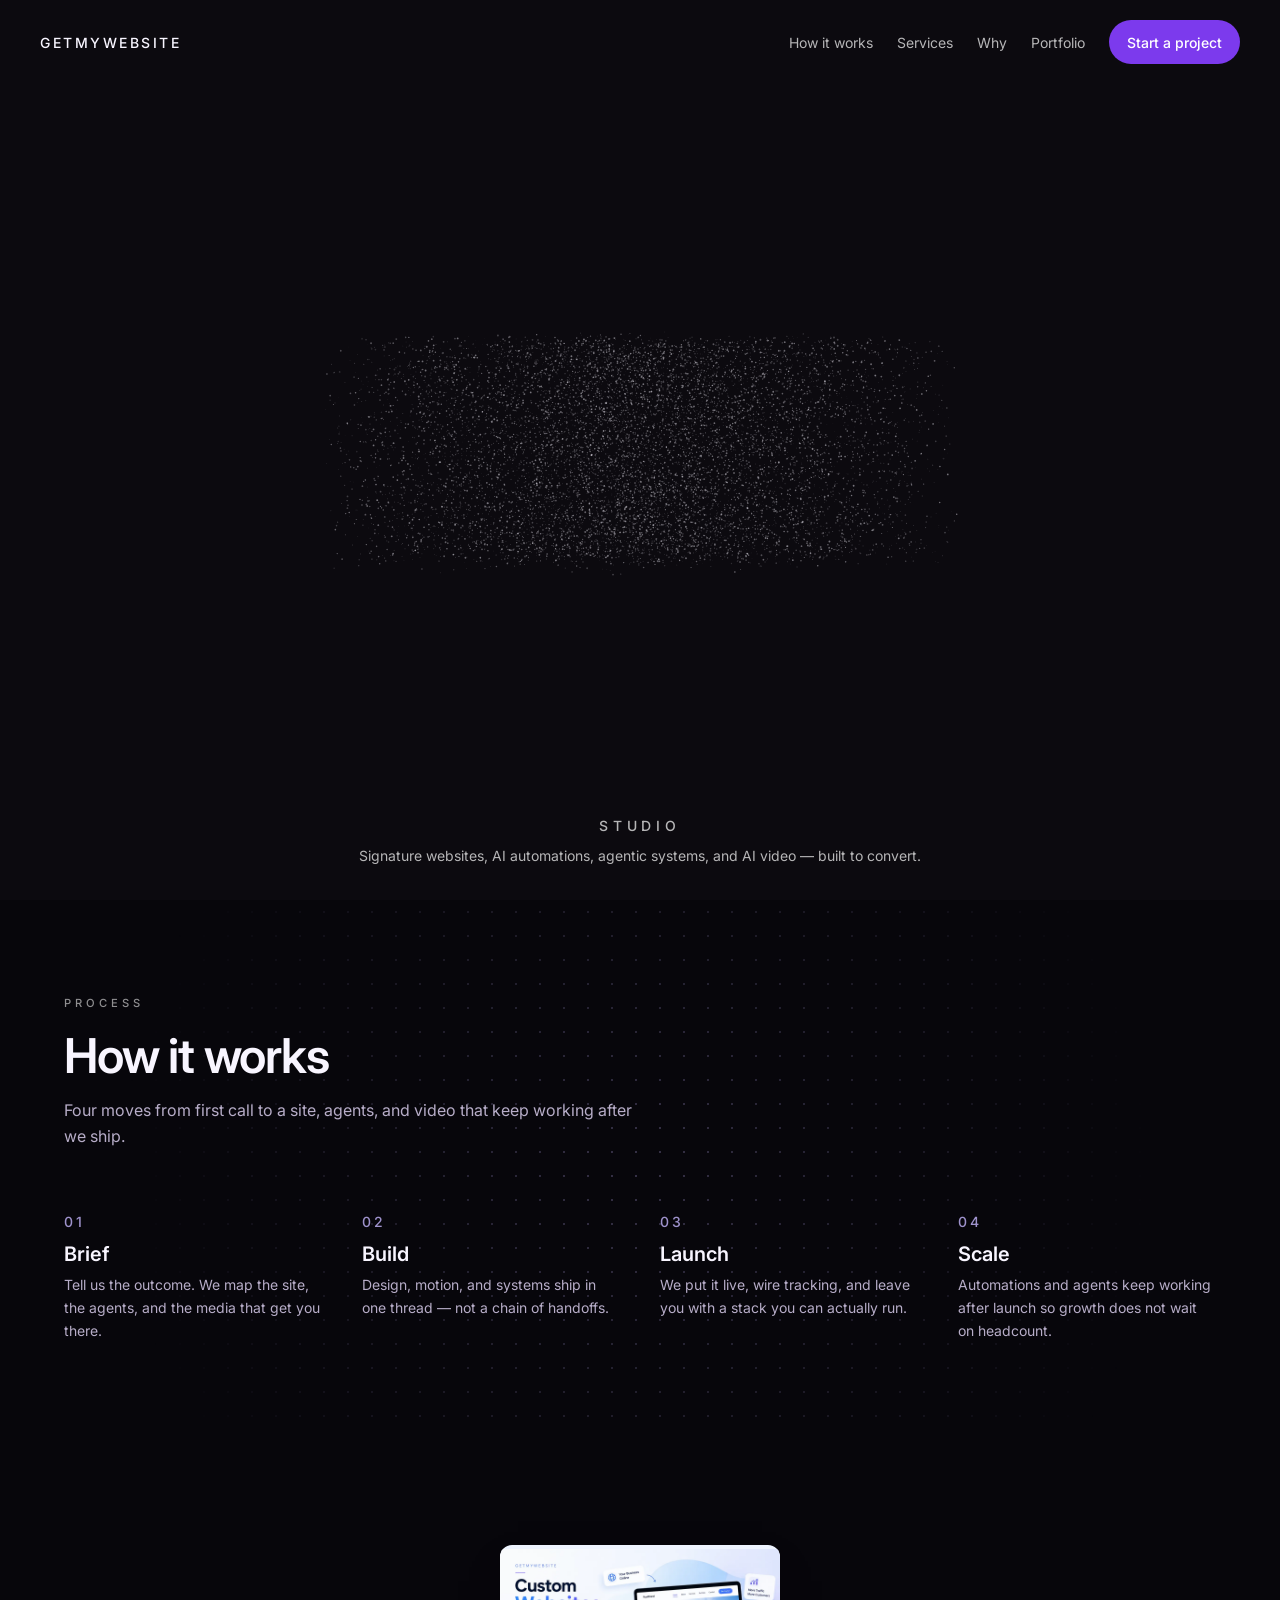
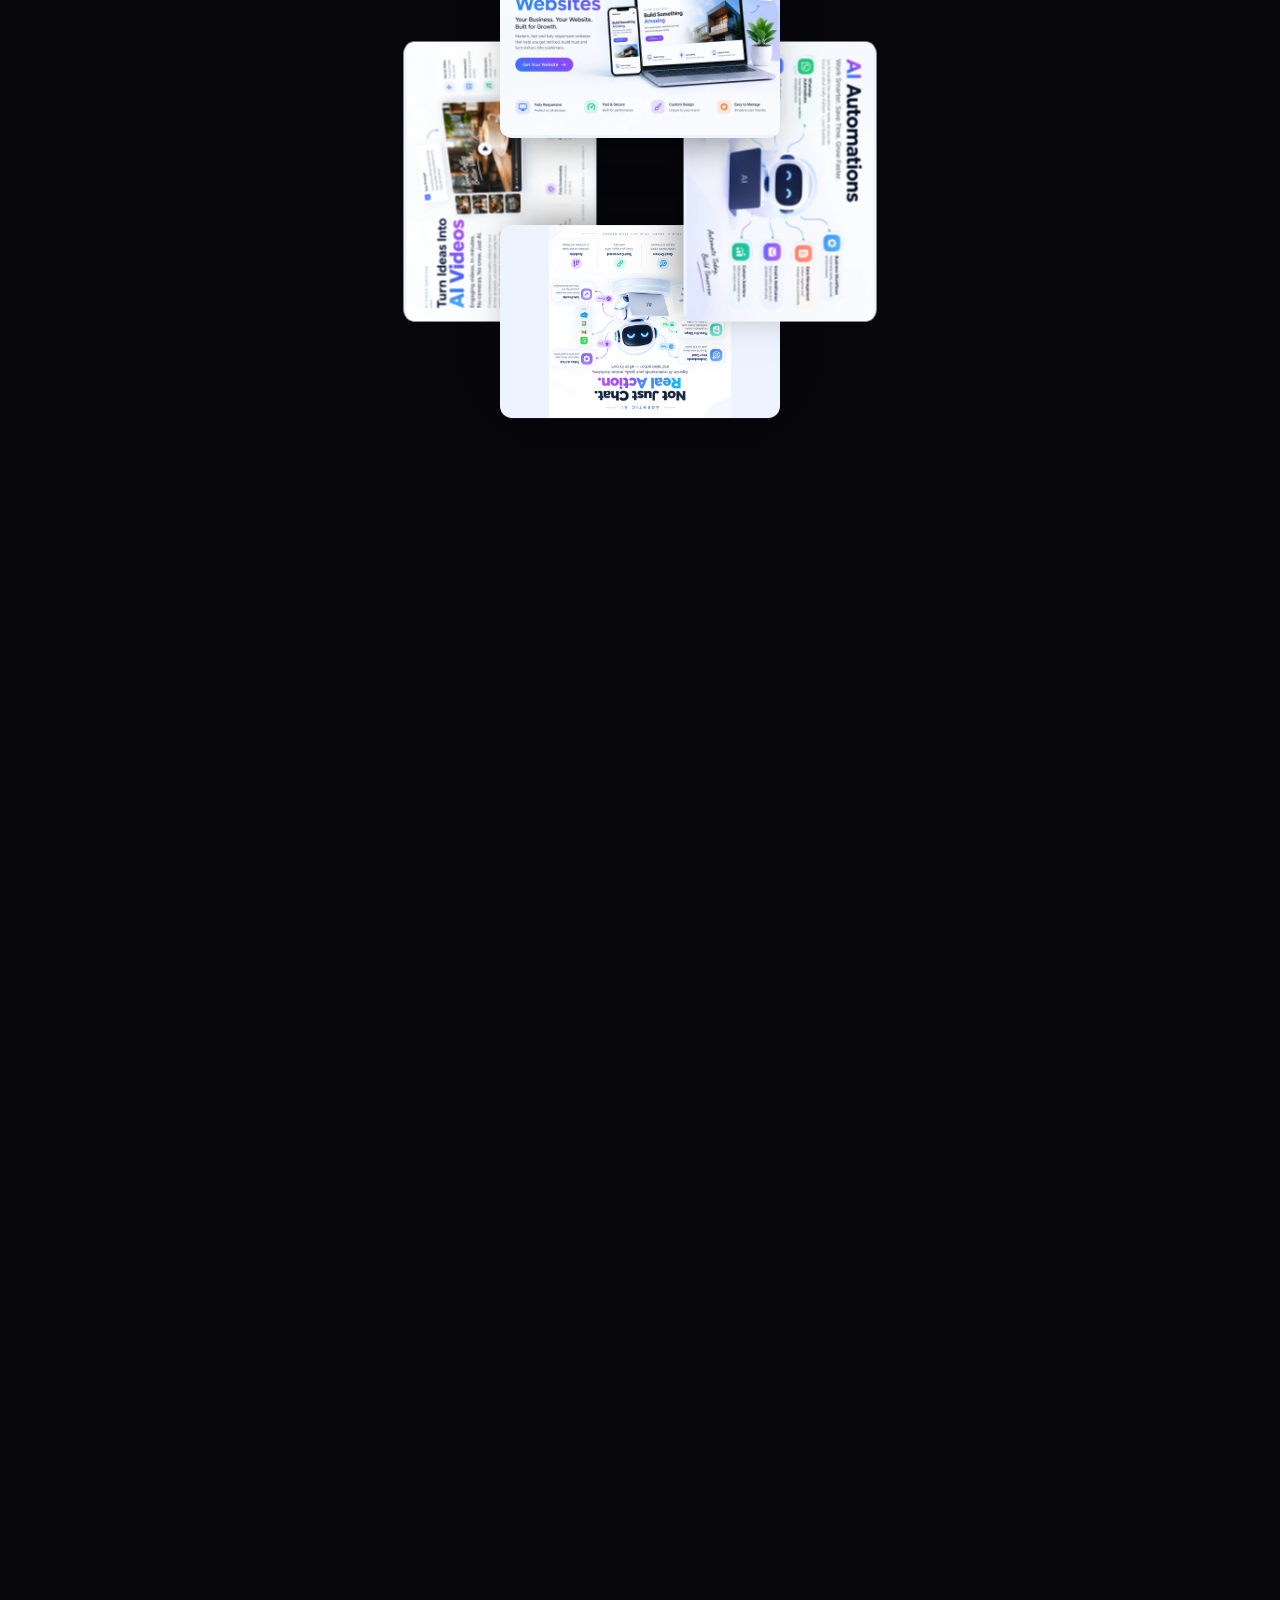
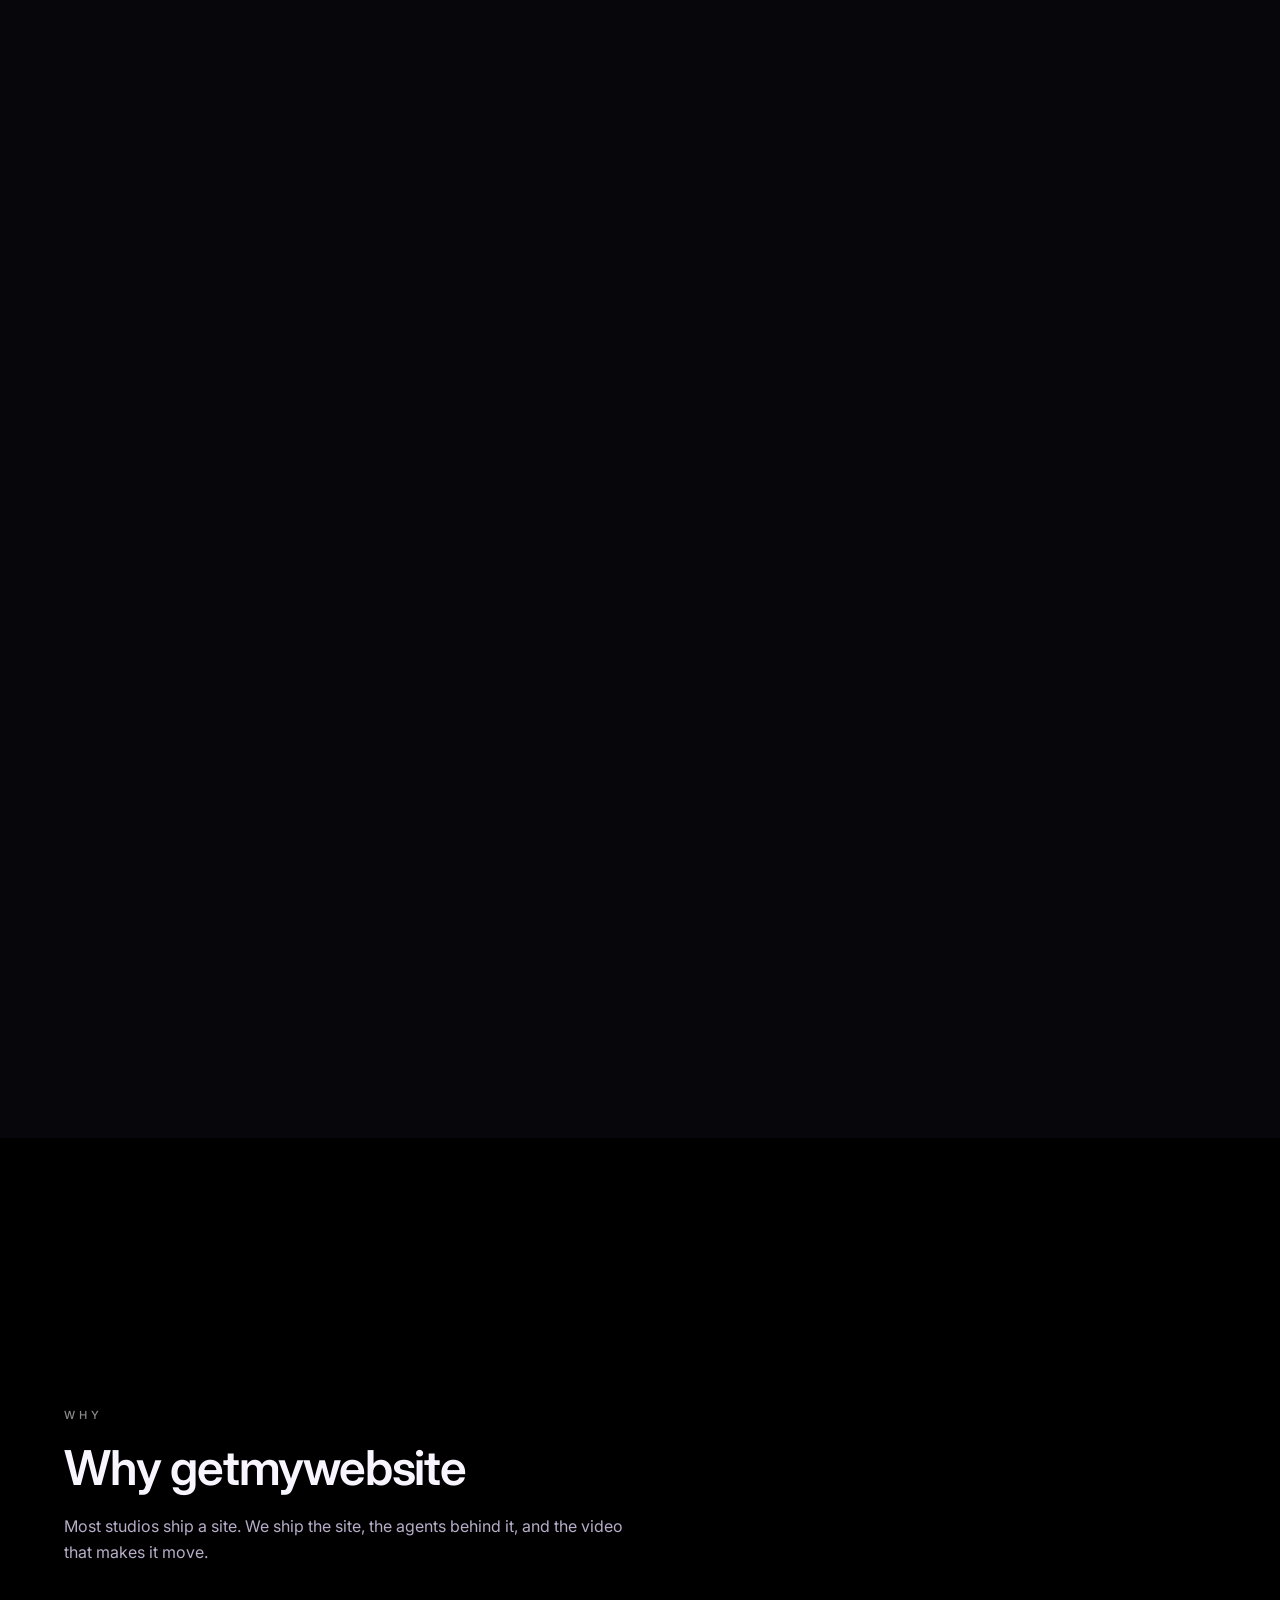
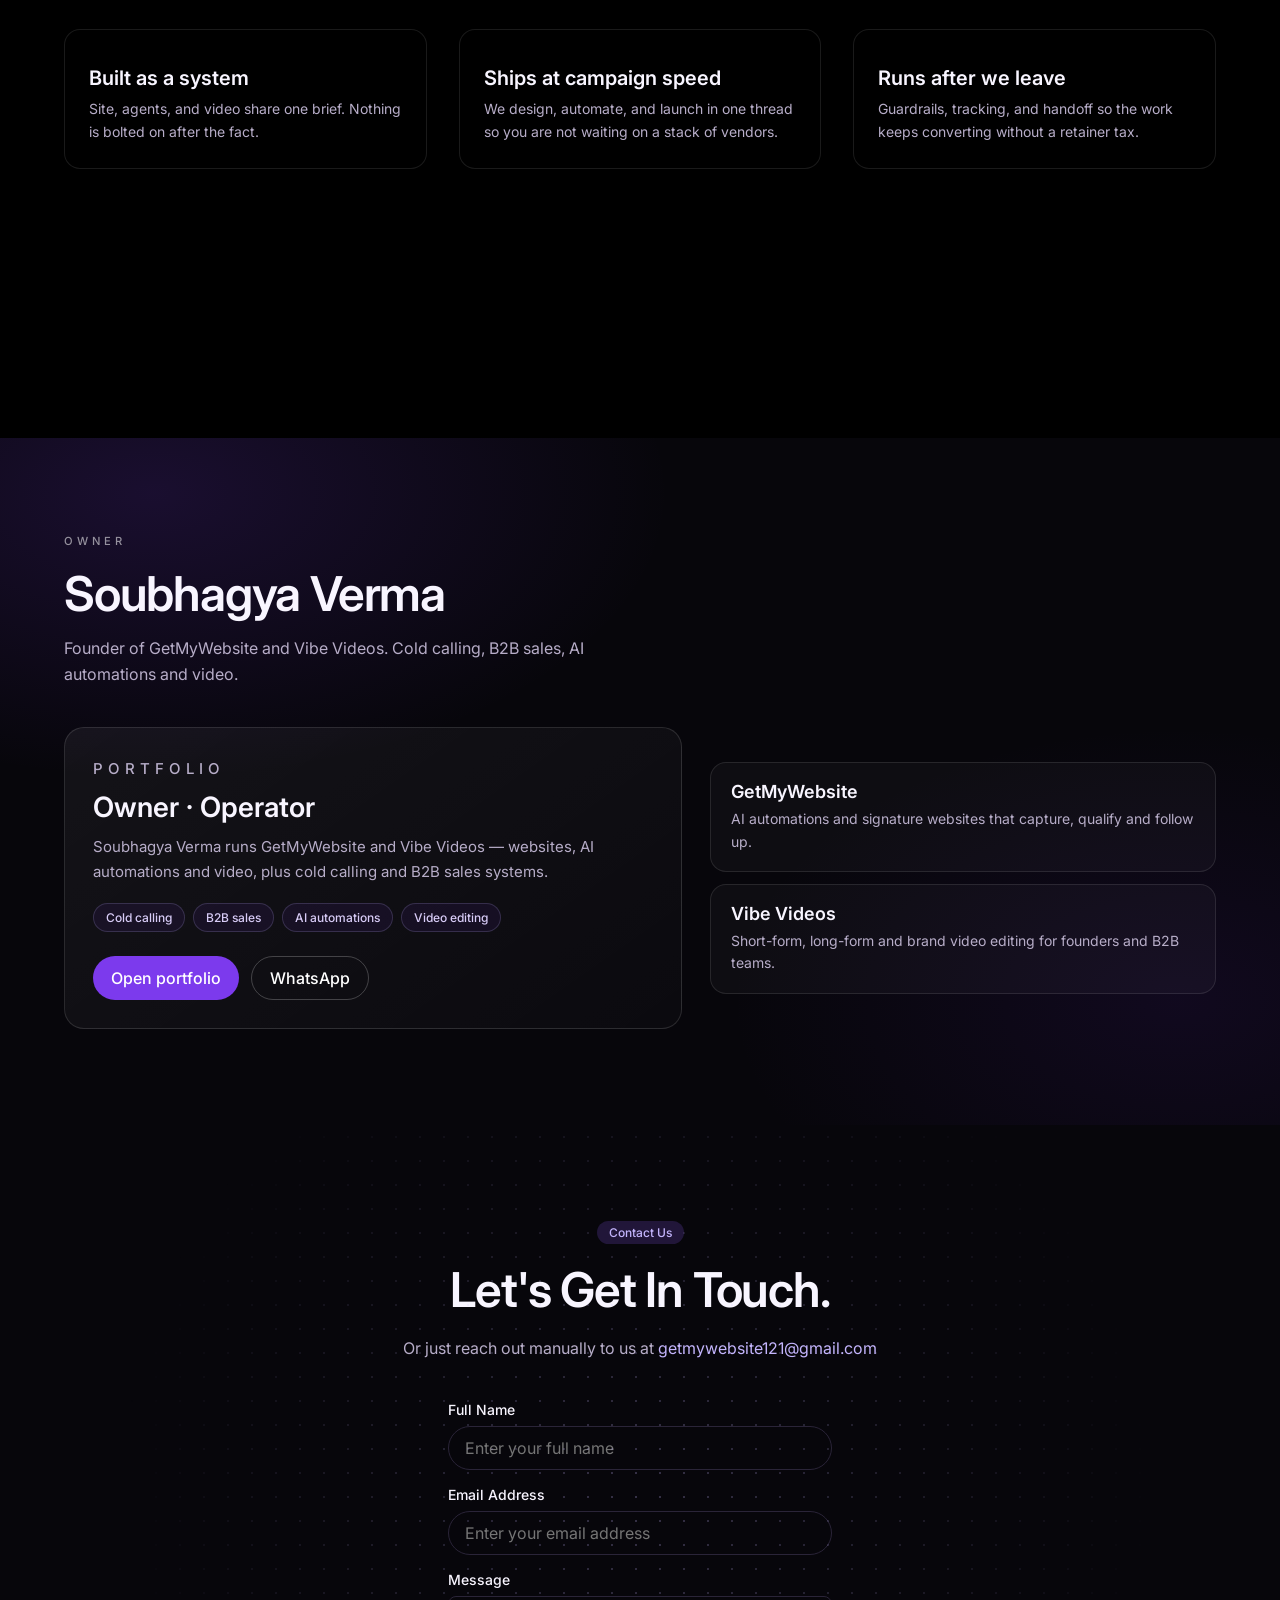
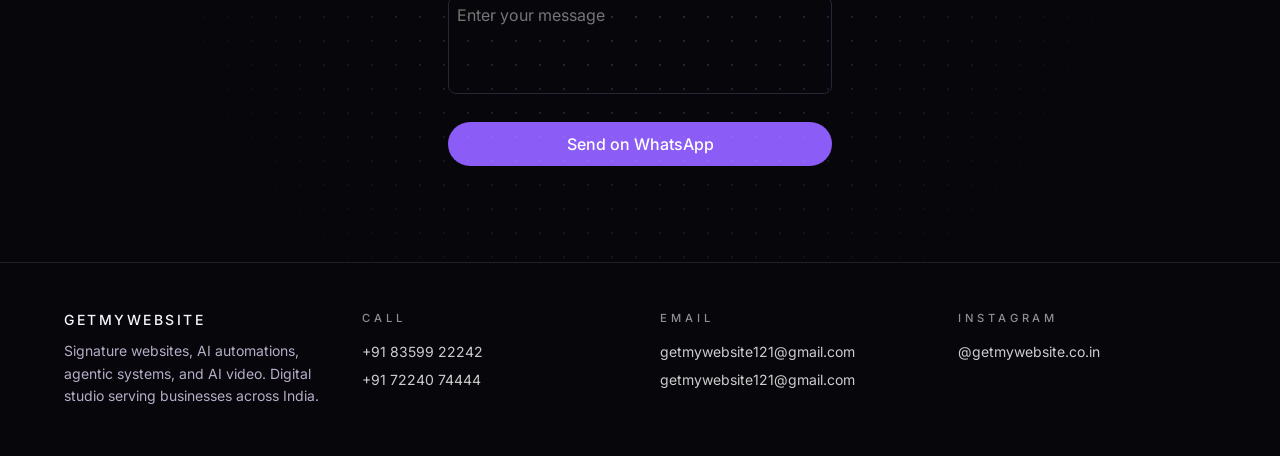
==== commit c986a6cf: "feat: add GetMyWebsite homepage and service pages Ship a static homepage with folder-based service p" ====
--- a/index.html
+++ b/index.html
@@ -925,7 +925,7 @@
 SERVICES.forEach((s,i)=>{
   const b=document.createElement("a");
   b.className="card3d";
-  b.href="/"+s.slug;
+  b.href=s.slug+"/";
   b.setAttribute("aria-label","Open the "+s.title+" service page");
   b.innerHTML="<img alt='"+s.title+" services by GetMyWebsite' src='"+s.img+"' width='"+s.w+"' height='"+s.h+"' loading='lazy' decoding='async'/>";
   stage.appendChild(b);
@@ -944,7 +944,7 @@
   const near=clamp(Math.round(pos),0,SERVICES.length-1);
   const s=SERVICES[near];
   wcap.style.opacity=m>.5?"1":"0";
-  wcap.innerHTML="<h3>"+s.title+"</h3><p>"+s.summary+"</p><a class='caption-link' href='/"+s.slug+"'>View the "+s.title+" service page →</a>"+(s.demos?" <a class='caption-link' href='/"+s.slug+"#demos'>See live demos →</a>":"");
+  wcap.innerHTML="<h3>"+s.title+"</h3><p>"+s.summary+"</p><a class='caption-link' href='"+s.slug+"/'>View the "+s.title+" service page →</a>"+(s.demos?" <a class='caption-link' href='"+s.slug+"/#demos'>See live demos →</a>":"");
   cards.forEach((c,i)=>{
     const d=i-pos;
     const drum=d*40;
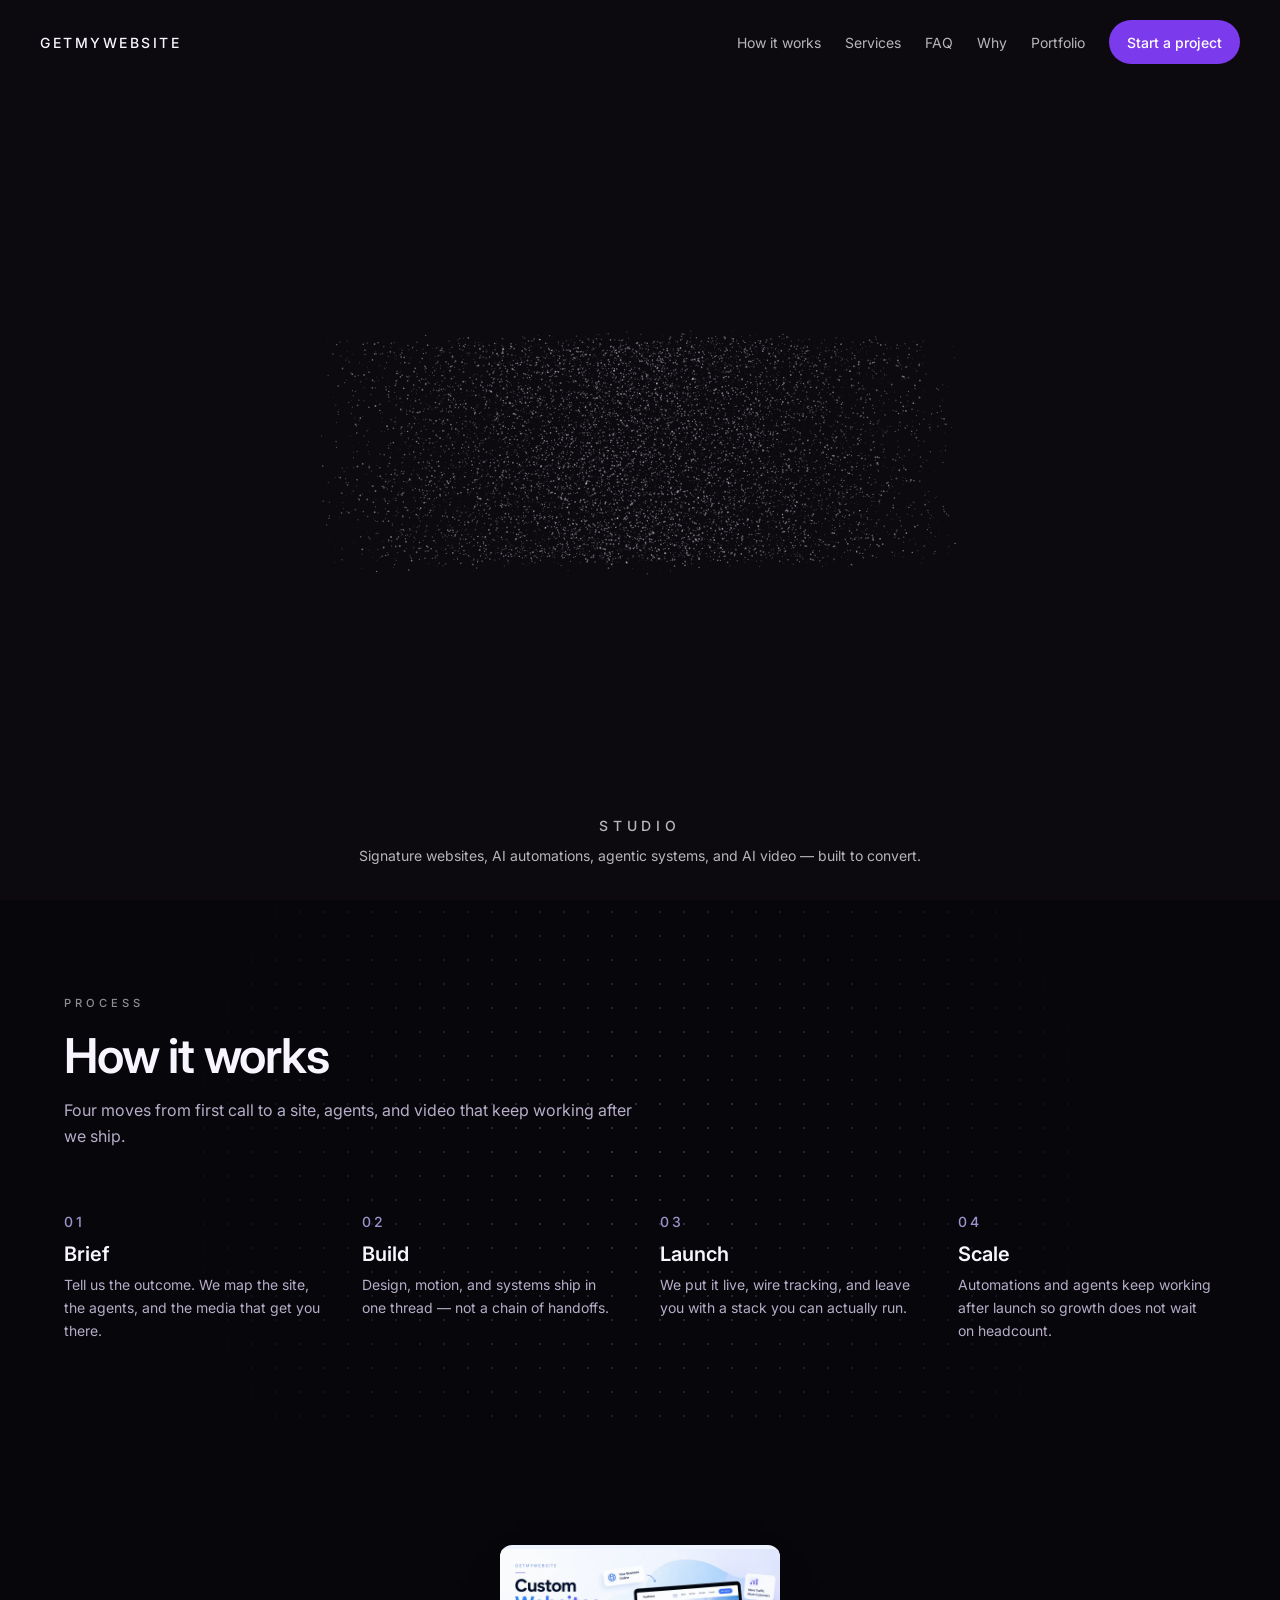
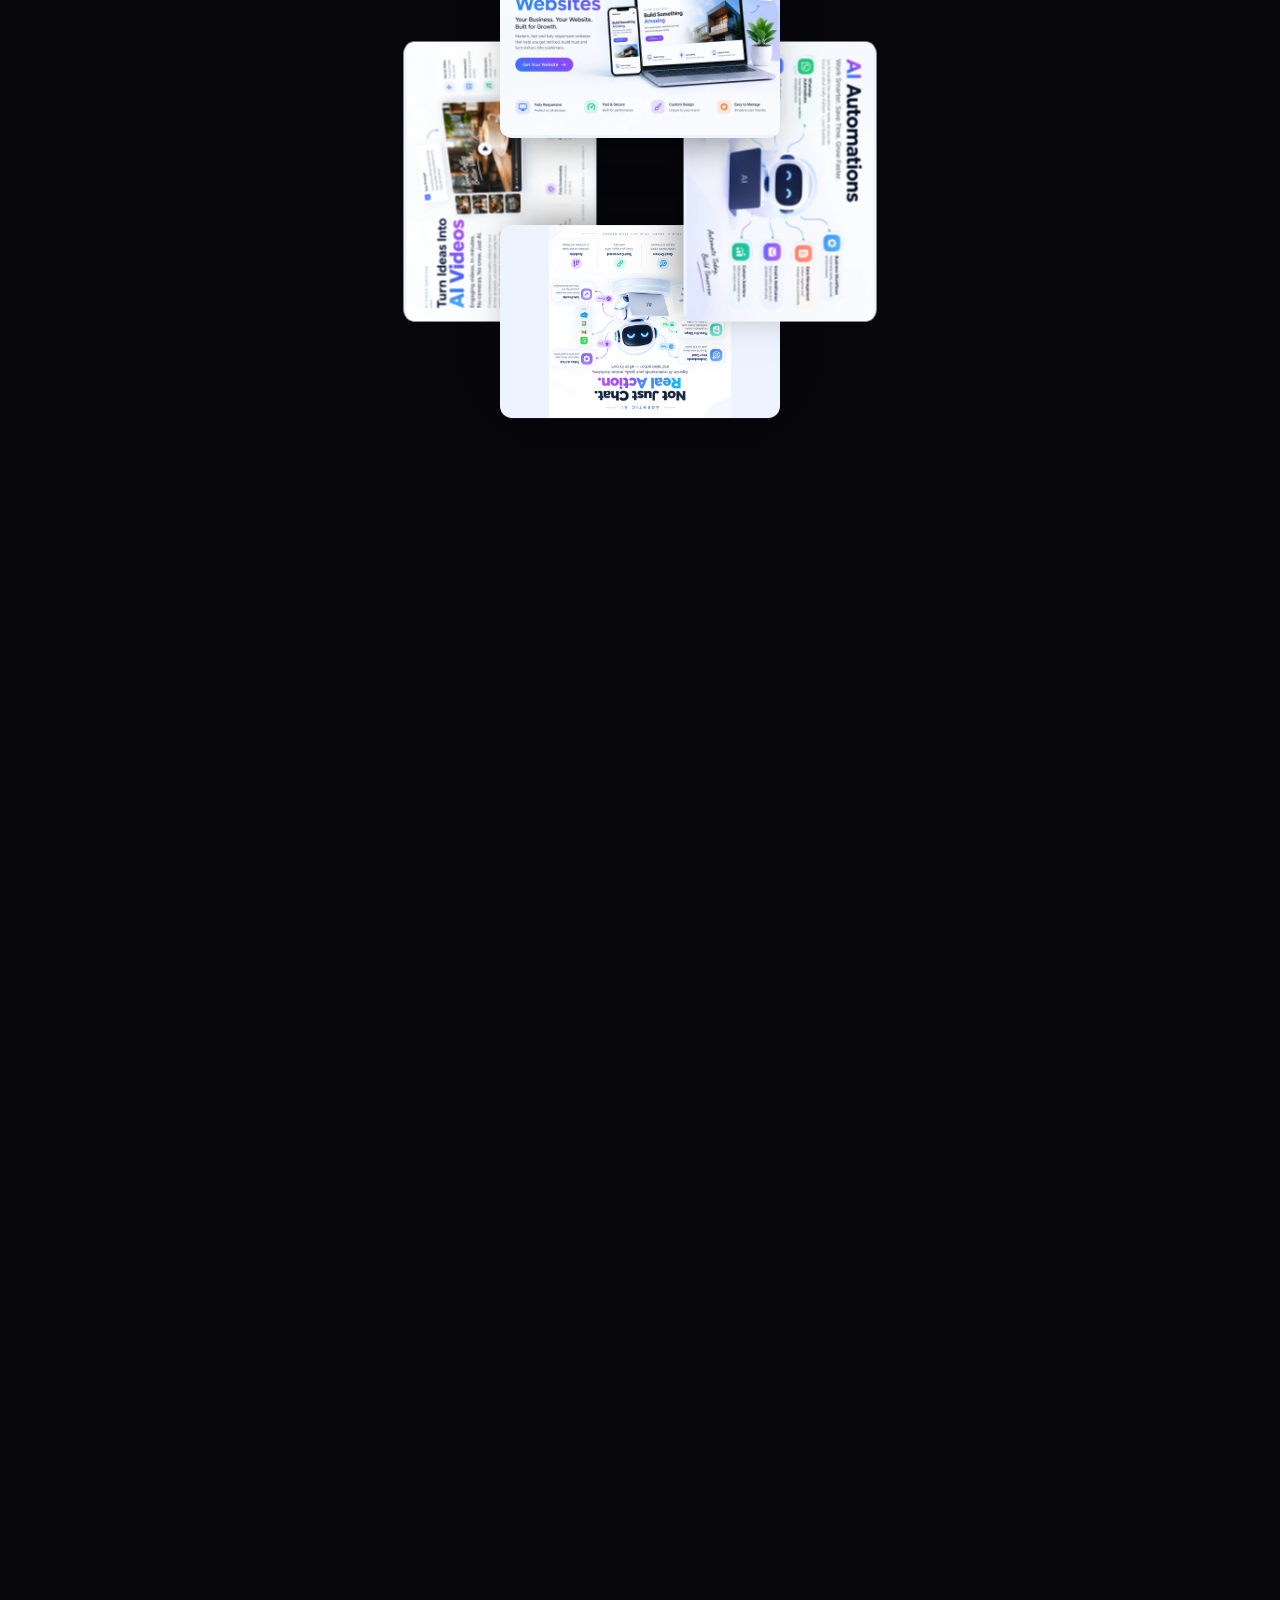
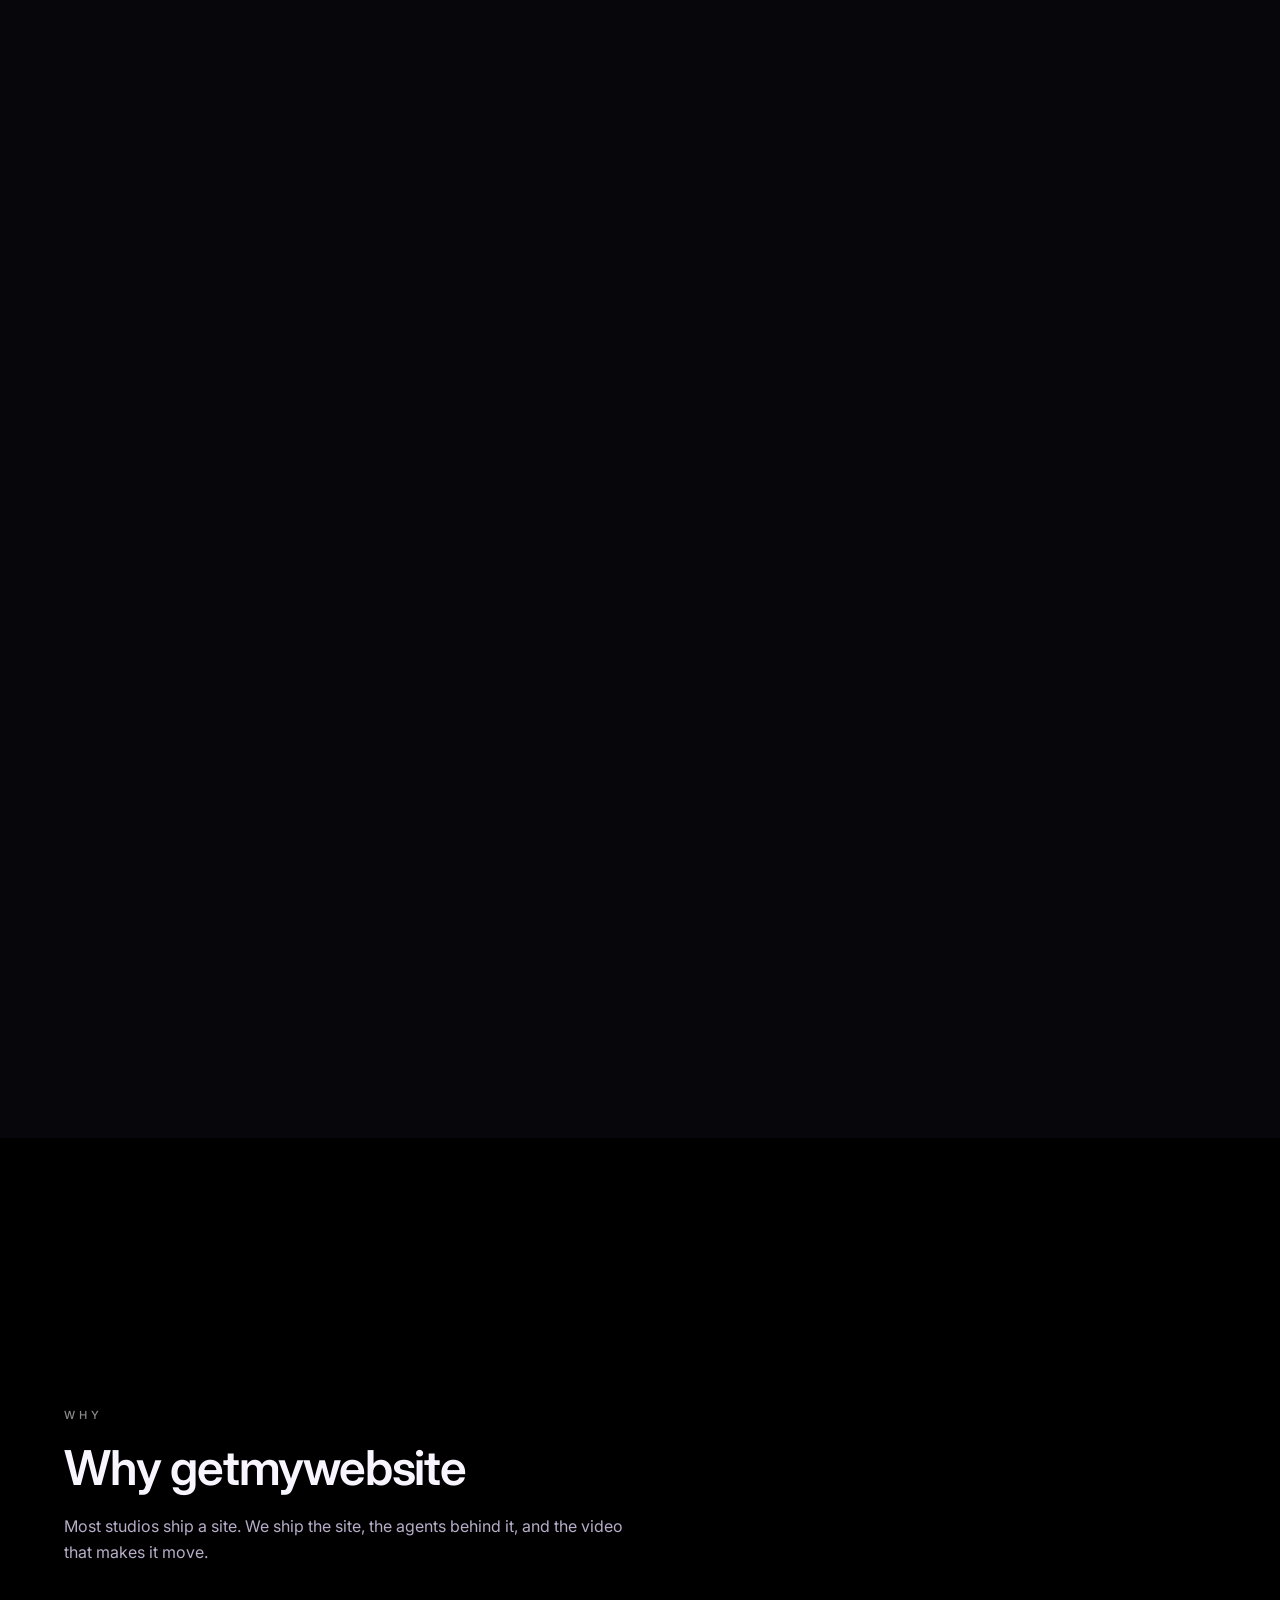
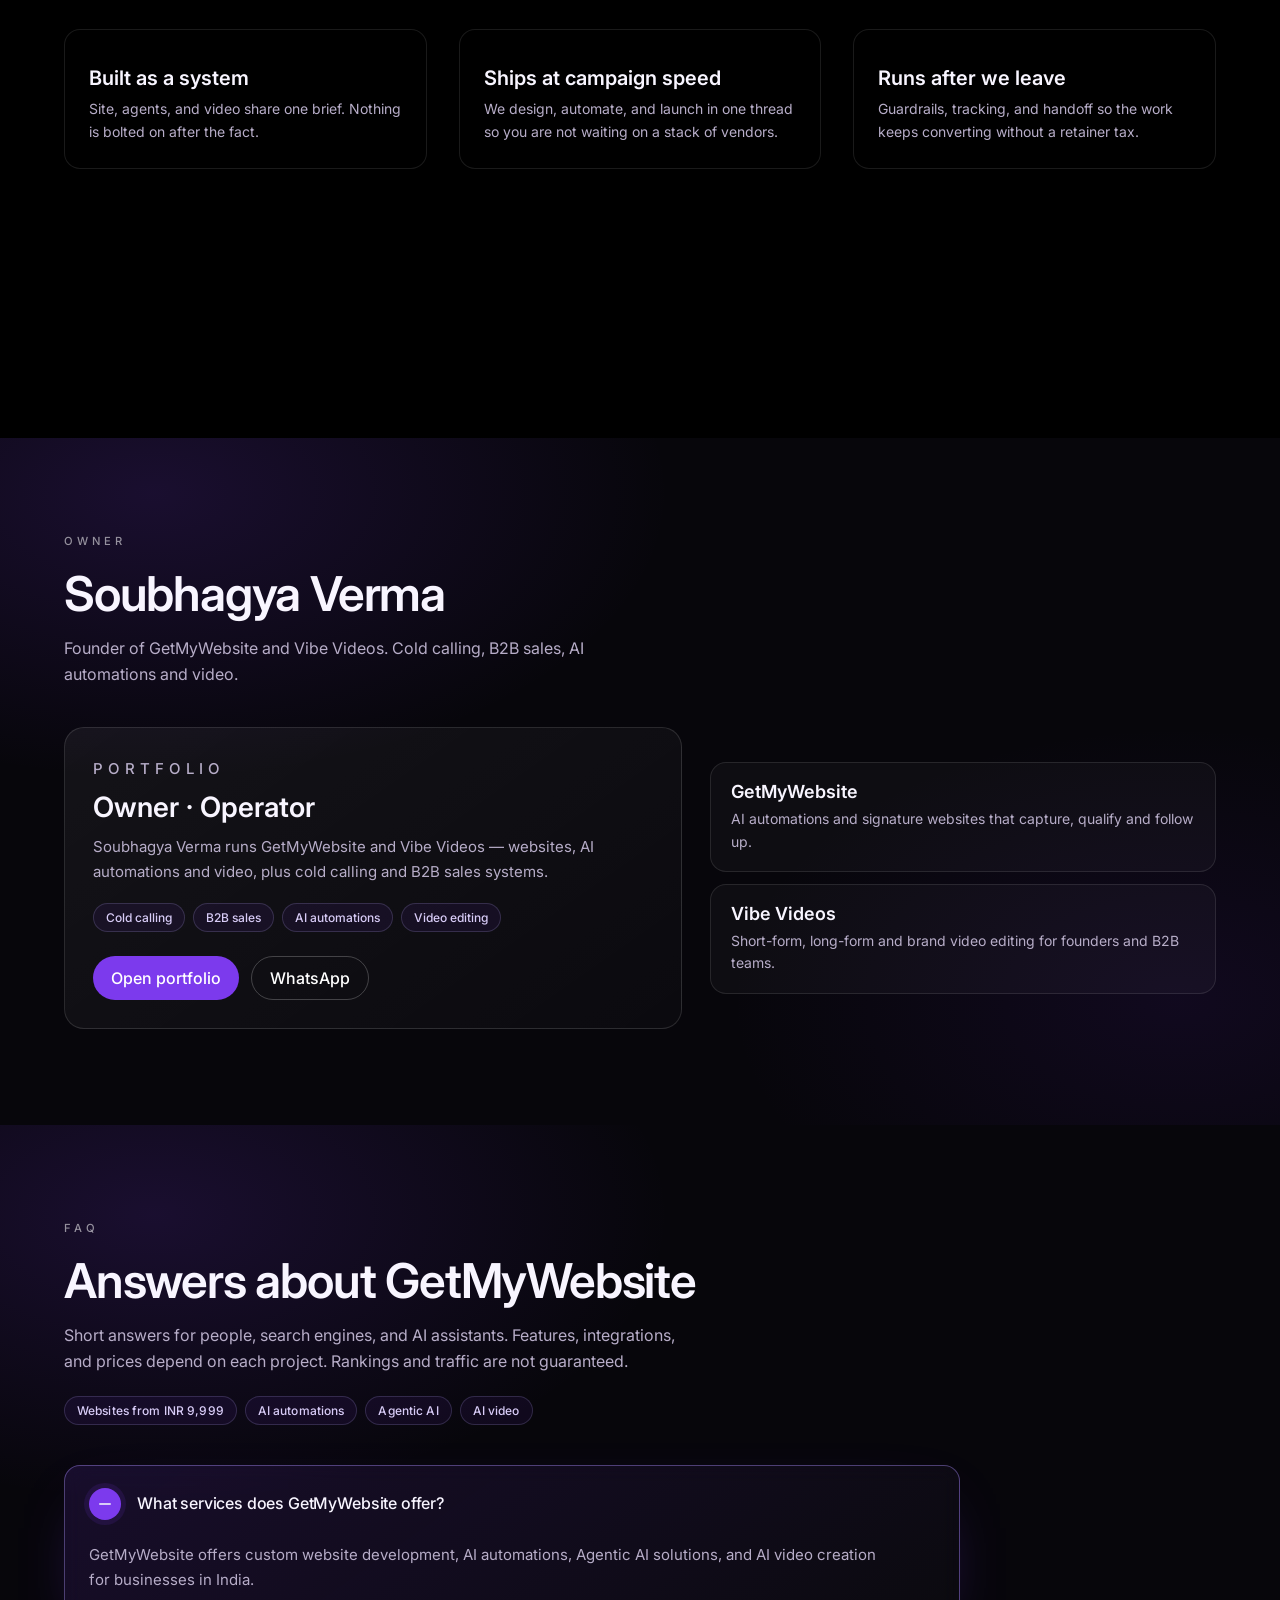
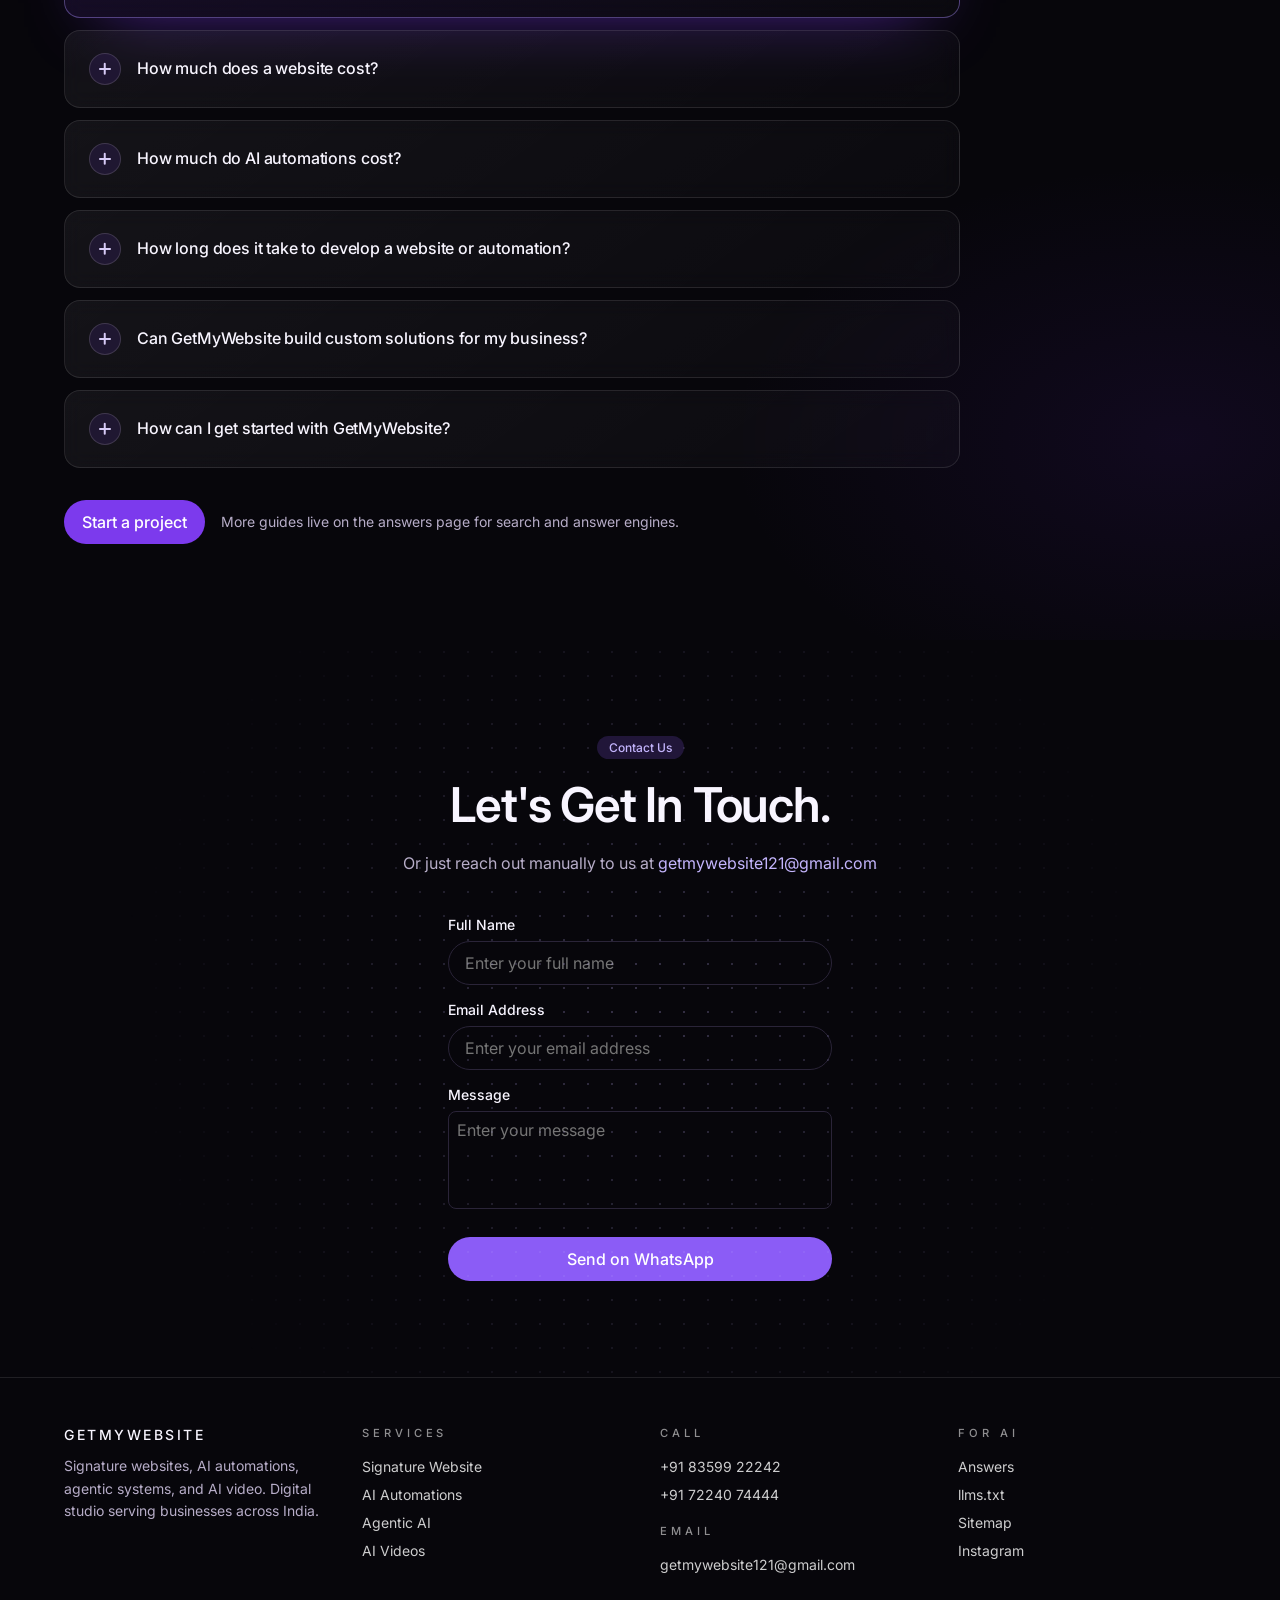
==== commit 3bf536e5: "feat: add AEO and GEO crawl files, visible FAQs, and service schema Add robots, sitemap, llms.txt, a" ====
--- a/index.html
+++ b/index.html
@@ -16,24 +16,30 @@
 <meta property="og:title" content="GetMyWebsite | Websites, AI Automation & AI Video in India"/>
 <meta property="og:description" content="Signature websites, AI automations, agentic AI systems and AI video - designed, launched and scaled as one system that keeps converting."/>
 <meta property="og:url" content="https://getmywebsite.co.in/"/>
-<meta property="og:image" content="https://getmywebsite-one.vercel.app/og-image.png"/>
+<meta property="og:image" content="https://getmywebsite.co.in/og-image.png"/>
 <meta property="og:image:type" content="image/png"/>
 <meta property="og:image:width" content="1200"/>
 <meta property="og:image:height" content="630"/>
 <meta property="og:image:alt" content="GetMyWebsite - signature websites, AI automations and AI video"/>
 <meta property="og:locale" content="en_IN"/>
+<meta name="geo.region" content="IN"/>
+<meta name="geo.placename" content="India"/>
+<meta name="keywords" content="GetMyWebsite, website design India, AI automation, WhatsApp chatbot, Agentic AI, AI video, signature website"/>
 
 <meta name="twitter:card" content="summary_large_image"/>
 <meta name="twitter:title" content="GetMyWebsite | Websites, AI Automation & AI Video in India"/>
 <meta name="twitter:description" content="Signature websites, AI automations, agentic AI systems and AI video - designed, launched and scaled as one system."/>
-<meta name="twitter:image" content="https://getmywebsite-one.vercel.app/og-image.png"/>
+<meta name="twitter:image" content="https://getmywebsite.co.in/og-image.png"/>
 <meta name="twitter:image:alt" content="GetMyWebsite - signature websites, AI automations and AI video"/>
 
 <link rel="icon" href="icon.svg" type="image/svg+xml"/>
+<link rel="apple-touch-icon" href="og-image.png"/>
 <link rel="manifest" href="site.webmanifest"/>
 <link rel="sitemap" type="application/xml" title="Sitemap" href="sitemap.xml"/>
 <link rel="alternate" type="text/plain" title="llms.txt" href="llms.txt"/>
+<link rel="alternate" type="text/plain" title="llms-full.txt" href="llms-full.txt"/>
 <link rel="alternate" hreflang="en" href="https://getmywebsite.co.in/"/>
+<link rel="alternate" hreflang="en-IN" href="https://getmywebsite.co.in/"/>
 <link rel="alternate" hreflang="x-default" href="https://getmywebsite.co.in/"/>
 
 <link rel="preconnect" href="https://fonts.googleapis.com"/>
@@ -250,8 +256,8 @@
       "logo": {
         "@type": "ImageObject",
         "@id": "https://getmywebsite.co.in/#logo",
-        "url": "https://getmywebsite-one.vercel.app/og-image.png",
-        "contentUrl": "https://getmywebsite-one.vercel.app/og-image.png",
+        "url": "https://getmywebsite.co.in/og-image.png",
+        "contentUrl": "https://getmywebsite.co.in/og-image.png",
         "width": 1200,
         "height": 630,
         "caption": "GetMyWebsite"
@@ -266,8 +272,20 @@
         "@type": "Country",
         "name": "India"
       },
+      "founder": {
+        "@id": "https://getmywebsite.co.in/#founder"
+      },
+      "foundingDate": "2024",
+      "knowsAbout": [
+        "Website design",
+        "AI automation",
+        "WhatsApp chatbot",
+        "Agentic AI",
+        "AI video production"
+      ],
       "sameAs": [
-        "https://www.instagram.com/getmywebsite.co.in"
+        "https://www.instagram.com/getmywebsite.co.in",
+        "https://soubhagya-verma-site.vercel.app/"
       ],
       "contactPoint": [
         {
@@ -309,7 +327,26 @@
       "inLanguage": "en-IN",
       "publisher": {
         "@id": "https://getmywebsite.co.in/#organization"
+      },
+      "potentialAction": {
+        "@type": "CommunicateAction",
+        "name": "Start a project",
+        "target": "https://getmywebsite.co.in/#contact"
       }
+    },
+    {
+      "@type": "Person",
+      "@id": "https://getmywebsite.co.in/#founder",
+      "name": "Soubhagya Verma",
+      "jobTitle": "Founder",
+      "url": "https://soubhagya-verma-site.vercel.app/",
+      "worksFor": {
+        "@id": "https://getmywebsite.co.in/#organization"
+      },
+      "sameAs": [
+        "https://soubhagya-verma-site.vercel.app/",
+        "https://www.instagram.com/getmywebsite.co.in"
+      ]
     },
     {
       "@type": "WebPage",
@@ -354,7 +391,7 @@
         "@type": "Country",
         "name": "India"
       },
-      "url": "https://getmywebsite.co.in/#works",
+      "url": "https://getmywebsite.co.in/signature-website/",
       "offers": {
         "@type": "Offer",
         "url": "https://getmywebsite.co.in/#contact",
@@ -381,7 +418,7 @@
         "@type": "Country",
         "name": "India"
       },
-      "url": "https://getmywebsite.co.in/#works"
+      "url": "https://getmywebsite.co.in/ai-automations/"
     },
     {
       "@type": "Service",
@@ -396,7 +433,7 @@
         "@type": "Country",
         "name": "India"
       },
-      "url": "https://getmywebsite.co.in/#works"
+      "url": "https://getmywebsite.co.in/agentic-ai/"
     },
     {
       "@type": "Service",
@@ -411,7 +448,7 @@
         "@type": "Country",
         "name": "India"
       },
-      "url": "https://getmywebsite.co.in/#works"
+      "url": "https://getmywebsite.co.in/ai-videos/"
     },
     {
       "@type": "FAQPage",
@@ -480,6 +517,7 @@
   <nav>
     <a href="#how-it-works">How it works</a>
     <a href="#works">Services</a>
+    <a href="#faq">FAQ</a>
     <a href="#why">Why</a>
     <a href="#portfolio">Portfolio</a>
     <a class="btn" href="#contact">Start a project</a>
@@ -531,7 +569,7 @@
           <p>This service is for companies that do not yet have a site, outgrown a template, or need a new site for a brand, campaign, or product. It solves the gap between a business that is ready to sell and a website that cannot explain the offer, look professional on mobile, or collect leads.</p>
           <p>Where the brief requires it, a project can include business websites, portfolio websites, e-commerce stores, landing pages, dashboards, and other custom website solutions. Typical work covers layout, content structure, responsive design, enquiry paths such as forms or WhatsApp, and the pages needed for the offer. Extra features, payment flows, and integrations are scoped per project and are not assumed by default.</p>
           <p class="price">Website development starts at ₹9,999. The final price depends on design, features, functionality, integrations, and project requirements.</p>
-          <a class="more" href="#contact">Enquire about a website</a>
+          <a class="more" href="signature-website/">Open Signature Website page</a>
         </article>
         <article class="card service-card" id="service-ai-automations">
           <h3>AI Automations</h3>
@@ -539,7 +577,7 @@
           <p>This service is for operators, sales teams, and support teams who lose time on follow-ups, lead capture, appointment booking, or status updates. It is useful when enquiries arrive on a website, WhatsApp, or forms and then stall because nobody has wired the next step.</p>
           <p>Where the use case supports it, a project can include lead management, CRM automation, customer-support flows, appointment workflows, and other business-process automation. Supported integrations depend on the tools already in use and the access the client can provide. We do not claim a fixed list of platforms; we scope what can be connected after reviewing the workflow.</p>
           <p class="price">AI automation pricing is based on project requirements and complexity. We provide a customized quotation after understanding the workflow.</p>
-          <a class="more" href="#contact">Enquire about automation</a>
+          <a class="more" href="ai-automations/">Open AI Automations page</a>
         </article>
         <article class="card service-card" id="service-agentic-ai">
           <h3>Agentic AI</h3>
@@ -547,7 +585,7 @@
           <p>This service is for businesses that want help with customer support, research, sales follow-up, or internal operations, and that can describe the outcome, the data the agent may use, and the actions it is allowed to take. It is not a general chatbot drop-in; it is scoped around a use case.</p>
           <p>A typical project defines the task, the tools or APIs the agent may call, handoff rules for when a person should take over, and the workflow the agent should follow. Capabilities such as support replies, research summaries, or sales follow-up are included only where they match the brief and the available integrations. Guardrails and access limits are part of the build, not an add-on slogan.</p>
           <p class="price">Agentic AI pricing is based on project requirements and complexity. We provide a customized quotation after scoping the agent, tools, and workflow.</p>
-          <a class="more" href="#contact">Enquire about Agentic AI</a>
+          <a class="more" href="agentic-ai/">Open Agentic AI page</a>
         </article>
         <article class="card service-card" id="service-ai-videos">
           <h3>AI Videos</h3>
@@ -555,7 +593,7 @@
           <p>This service is for brands, product teams, and marketers who need short video for a launch, an ad, a product page, or social channels, and who can share the offer, brand references, and where the video will run. It helps when the message is ready but filming, editing, or voiceover would slow the campaign.</p>
           <p>Where offered for the project, work can include promotional videos, product videos, advertisements, and social media videos. Format, style, duration, characters, voiceover, and brand styling depend on the brief. We do not treat every visual style as a default deliverable; those choices are agreed after reviewing references and the channels the video must fit.</p>
           <p class="price">AI video pricing is based on project requirements and complexity. We provide a customized quotation after reviewing format, length, and deliverables.</p>
-          <a class="more" href="#contact">Enquire about AI video</a>
+          <a class="more" href="ai-videos/">Open AI Videos page</a>
         </article>
       </div>
     </div>
@@ -609,6 +647,52 @@
     </div>
   </section>
 
+  <section class="pad" id="faq" aria-labelledby="faq-title">
+    <div class="wrap">
+      <div class="faq-head">
+        <p class="kicker">FAQ</p>
+        <h2 id="faq-title">Answers about GetMyWebsite</h2>
+        <p class="muted" style="margin-top:12px;max-width:40rem">Short answers for people, search engines, and AI assistants. Features, integrations, and prices depend on each project. Rankings and traffic are not guaranteed.</p>
+        <ul class="faq-tags">
+          <li>Websites from INR 9,999</li>
+          <li>AI automations</li>
+          <li>Agentic AI</li>
+          <li>AI video</li>
+        </ul>
+      </div>
+      <div class="faq-list">
+        <details class="faq-item" open>
+          <summary><span class="faq-icon" aria-hidden="true"></span><h3>What services does GetMyWebsite offer?</h3></summary>
+          <div class="faq-a"><p>GetMyWebsite offers custom website development, AI automations, Agentic AI solutions, and AI video creation for businesses in India.</p></div>
+        </details>
+        <details class="faq-item">
+          <summary><span class="faq-icon" aria-hidden="true"></span><h3>How much does a website cost?</h3></summary>
+          <div class="faq-a"><p>Website development starts at ₹9,999. The final price depends on the website's design, features, functionality, integrations, and project requirements.</p></div>
+        </details>
+        <details class="faq-item">
+          <summary><span class="faq-icon" aria-hidden="true"></span><h3>How much do AI automations cost?</h3></summary>
+          <div class="faq-a"><p>AI automation pricing depends on the type of automation, its complexity, required integrations, and business requirements. We provide customized quotations based on each project.</p></div>
+        </details>
+        <details class="faq-item">
+          <summary><span class="faq-icon" aria-hidden="true"></span><h3>How long does it take to develop a website or automation?</h3></summary>
+          <div class="faq-a"><p>Delivery time depends on the project's complexity, features, integrations, and scope. We provide an estimated timeline after understanding the requirements.</p></div>
+        </details>
+        <details class="faq-item">
+          <summary><span class="faq-icon" aria-hidden="true"></span><h3>Can GetMyWebsite build custom solutions for my business?</h3></summary>
+          <div class="faq-a"><p>Yes. We provide customized website and automation solutions according to the customer's business goals and project requirements.</p></div>
+        </details>
+        <details class="faq-item">
+          <summary><span class="faq-icon" aria-hidden="true"></span><h3>How can I get started with GetMyWebsite?</h3></summary>
+          <div class="faq-a"><p>Contact us through our website and share your project requirements. We will discuss your needs and provide a suitable solution, customized quotation, and estimated delivery timeline. You can also read the <a href="answers/">answers page</a> or <a href="llms.txt">llms.txt</a>.</p></div>
+        </details>
+      </div>
+      <div class="faq-cta">
+        <a class="btn" href="#contact">Start a project</a>
+        <p>More guides live on the <a href="answers/">answers page</a> for search and answer engines.</p>
+      </div>
+    </div>
+  </section>
+
   <section class="aeo-library" id="service-guides" aria-label="GetMyWebsite service guides">
     <h2>GetMyWebsite service guides</h2>
     <p>Keyword-focused guides covering websites, AI automations, Agentic AI, and AI videos that GetMyWebsite can deliver. Final features, integrations, and deliverables depend on each project's requirements.</p>
@@ -795,23 +879,32 @@
       <p class="muted" style="margin-top:12px;font-size:14px;max-width:16rem">Signature websites, AI automations, agentic systems, and AI video. Digital studio serving businesses across India.</p>
     </div>
     <div>
+      <p class="kicker">Services</p>
+      <ul>
+        <li><a href="signature-website/">Signature Website</a></li>
+        <li><a href="ai-automations/">AI Automations</a></li>
+        <li><a href="agentic-ai/">Agentic AI</a></li>
+        <li><a href="ai-videos/">AI Videos</a></li>
+      </ul>
+    </div>
+    <div>
       <p class="kicker">Call</p>
       <ul>
         <li><a href="tel:+918359922242">+91 83599 22242</a></li>
         <li><a href="tel:+917224074444">+91 72240 74444</a></li>
       </ul>
-    </div>
-    <div>
-      <p class="kicker">Email</p>
+      <p class="kicker" style="margin-top:20px">Email</p>
       <ul>
-        <li><a href="mailto:getmywebsite121@gmail.com">getmywebsite121@gmail.com</a></li>
         <li><a href="mailto:getmywebsite121@gmail.com">getmywebsite121@gmail.com</a></li>
       </ul>
     </div>
     <div>
-      <p class="kicker">Instagram</p>
+      <p class="kicker">For AI</p>
       <ul>
-        <li><a href="https://www.instagram.com/getmywebsite.co.in" target="_blank" rel="noreferrer">@getmywebsite.co.in</a></li>
+        <li><a href="answers/">Answers</a></li>
+        <li><a href="llms.txt">llms.txt</a></li>
+        <li><a href="sitemap.xml">Sitemap</a></li>
+        <li><a href="https://www.instagram.com/getmywebsite.co.in" target="_blank" rel="noreferrer">Instagram</a></li>
       </ul>
     </div>
   </div>
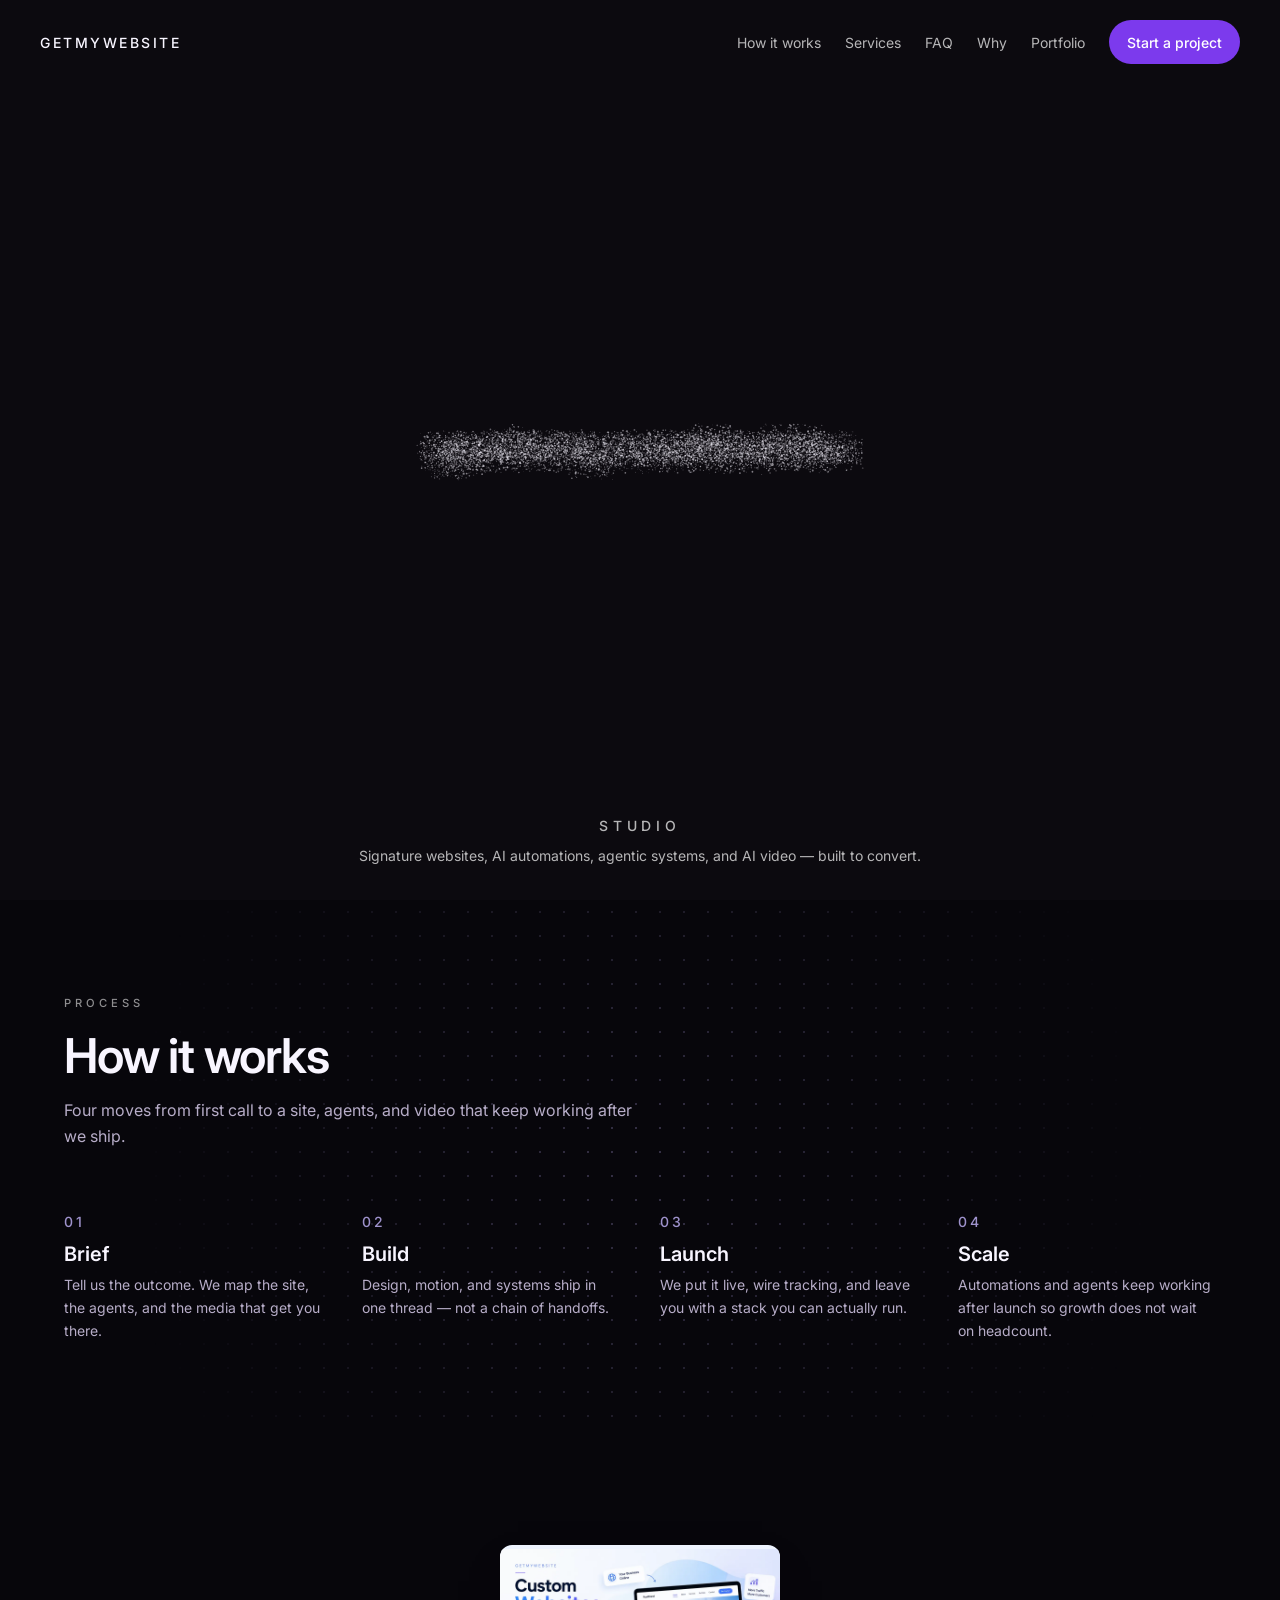
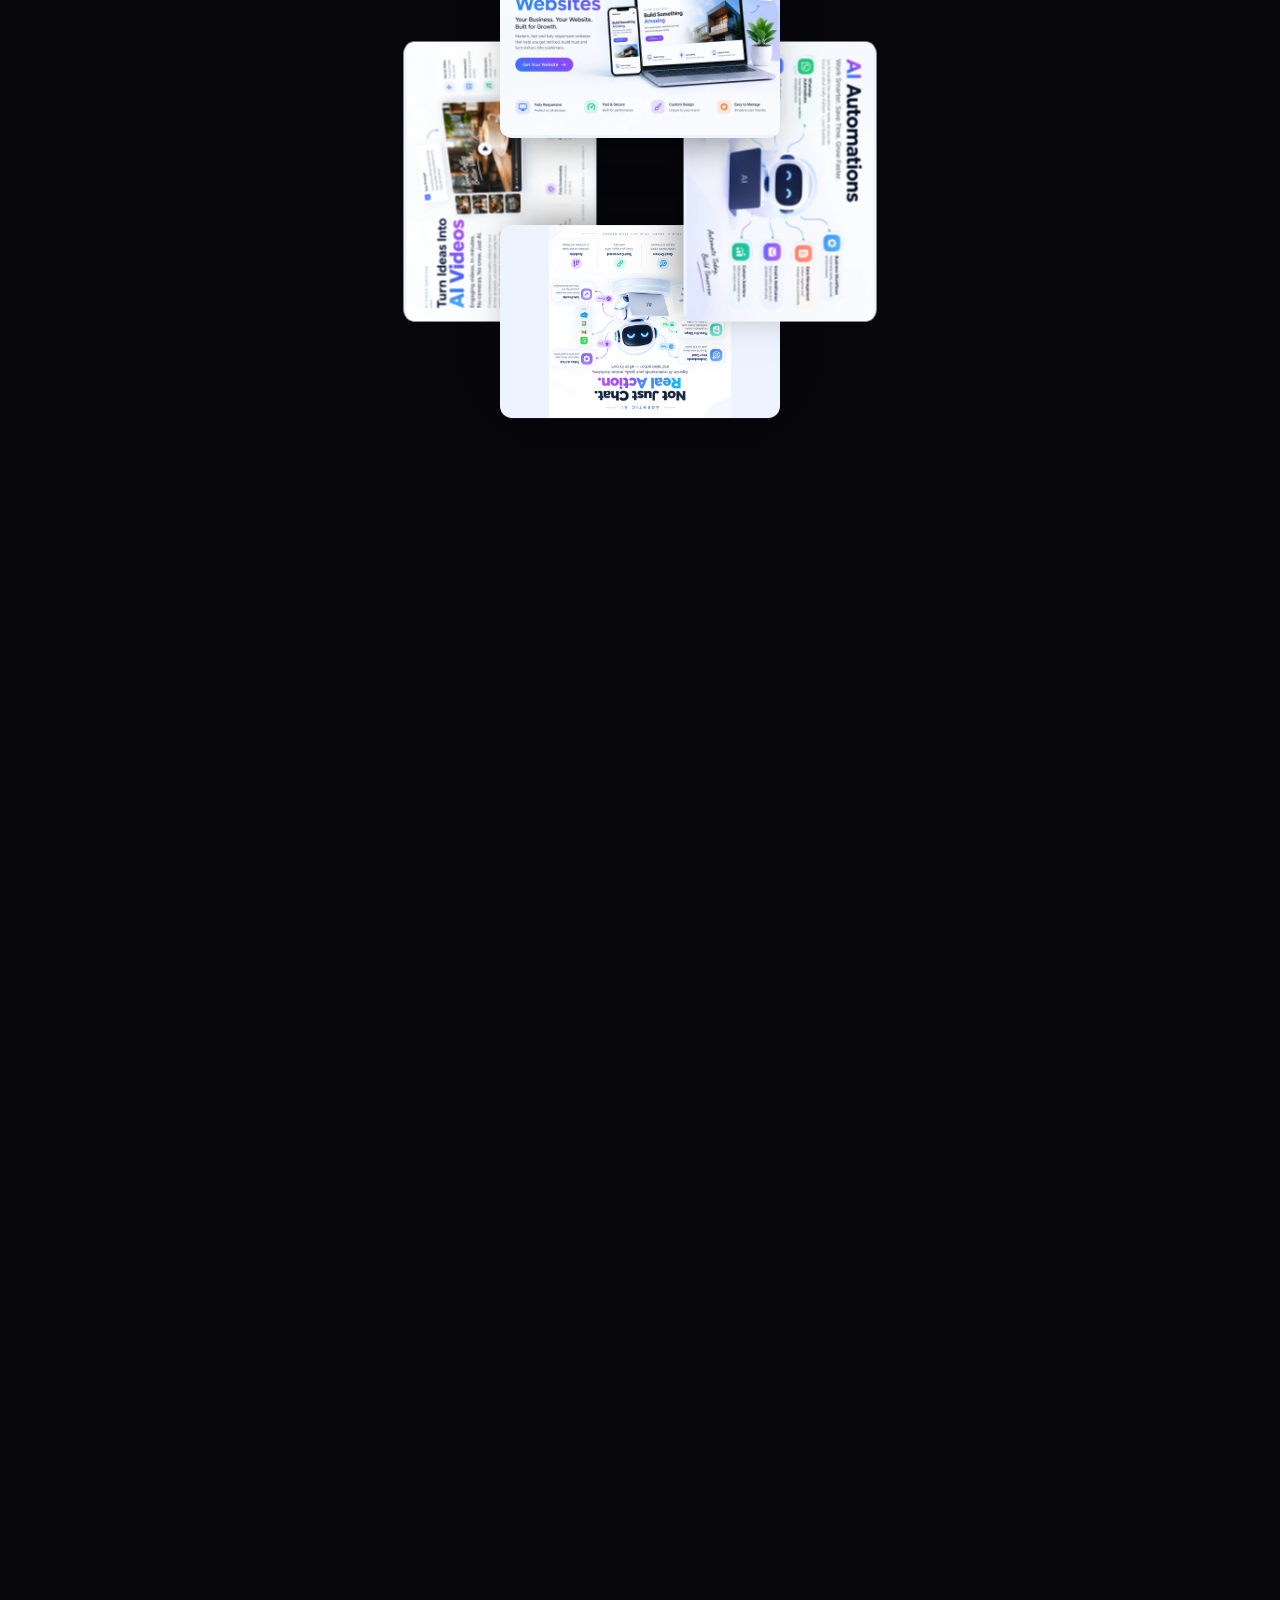
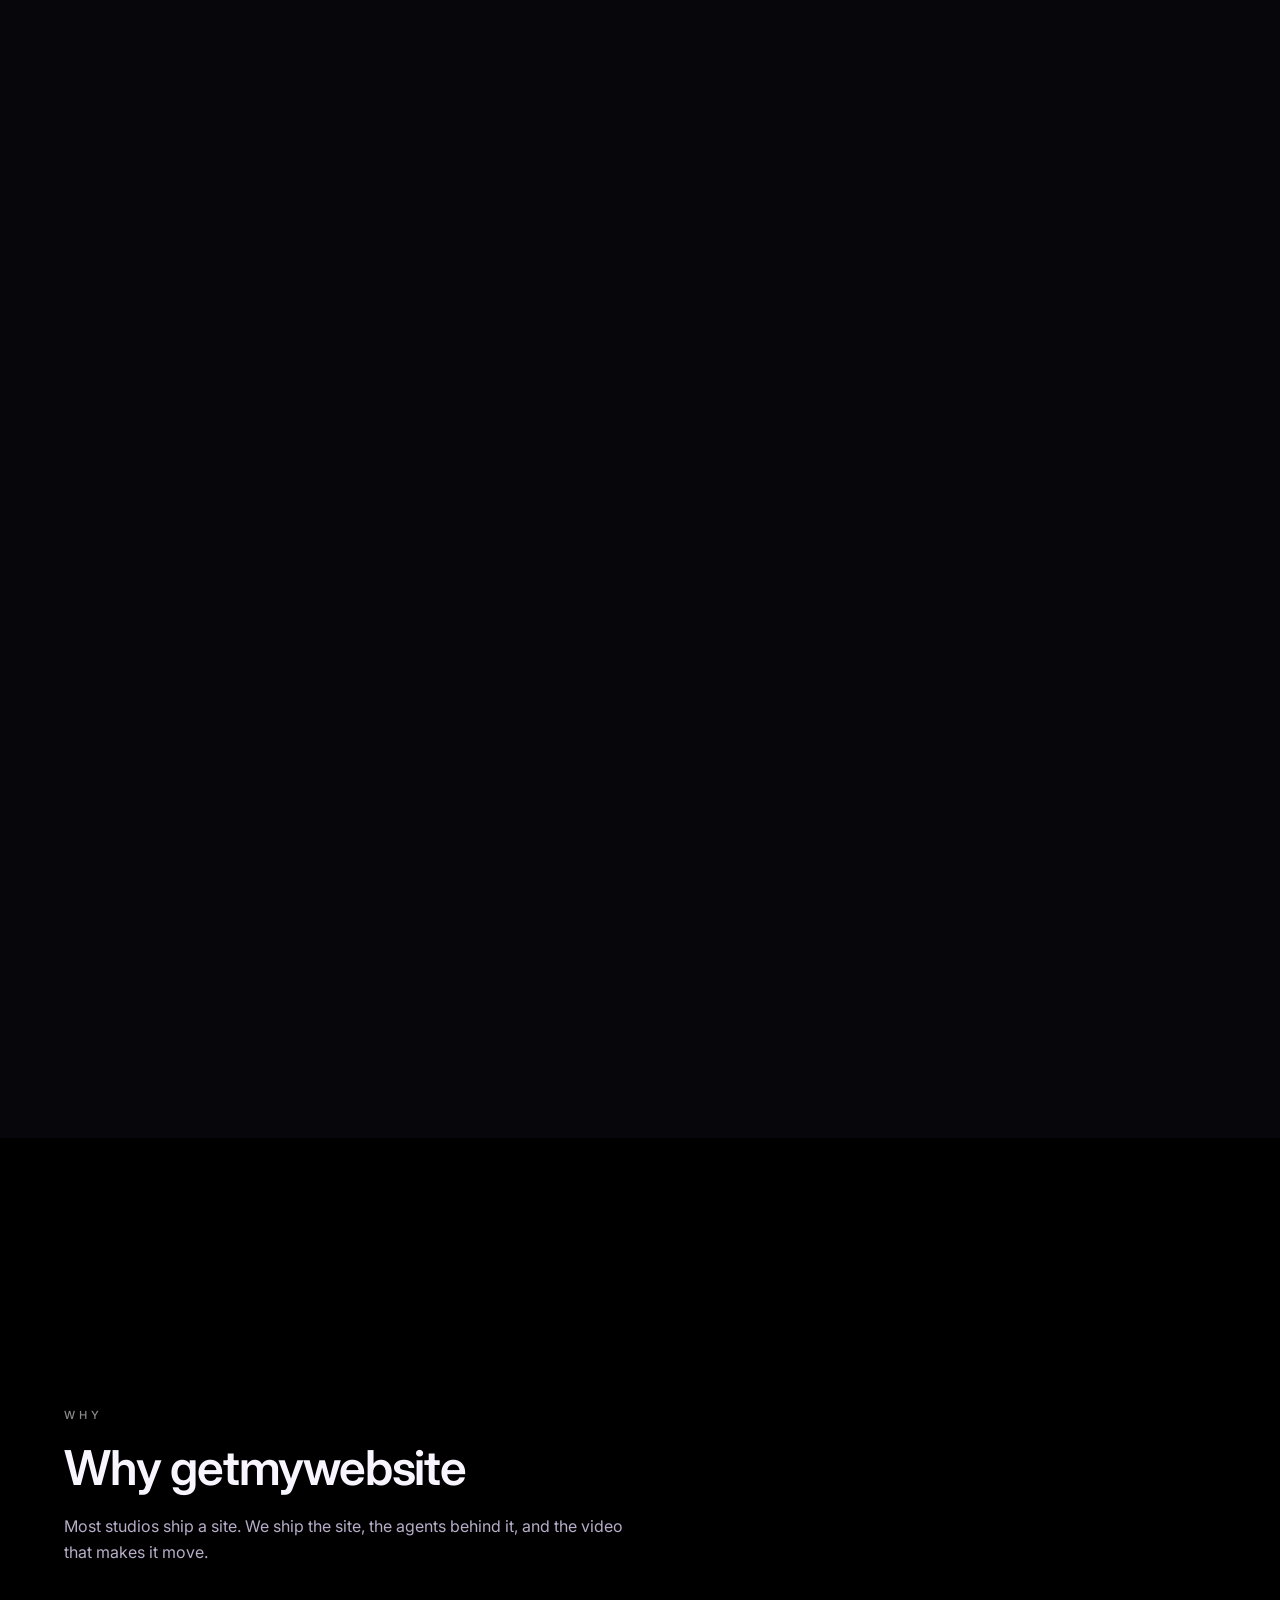
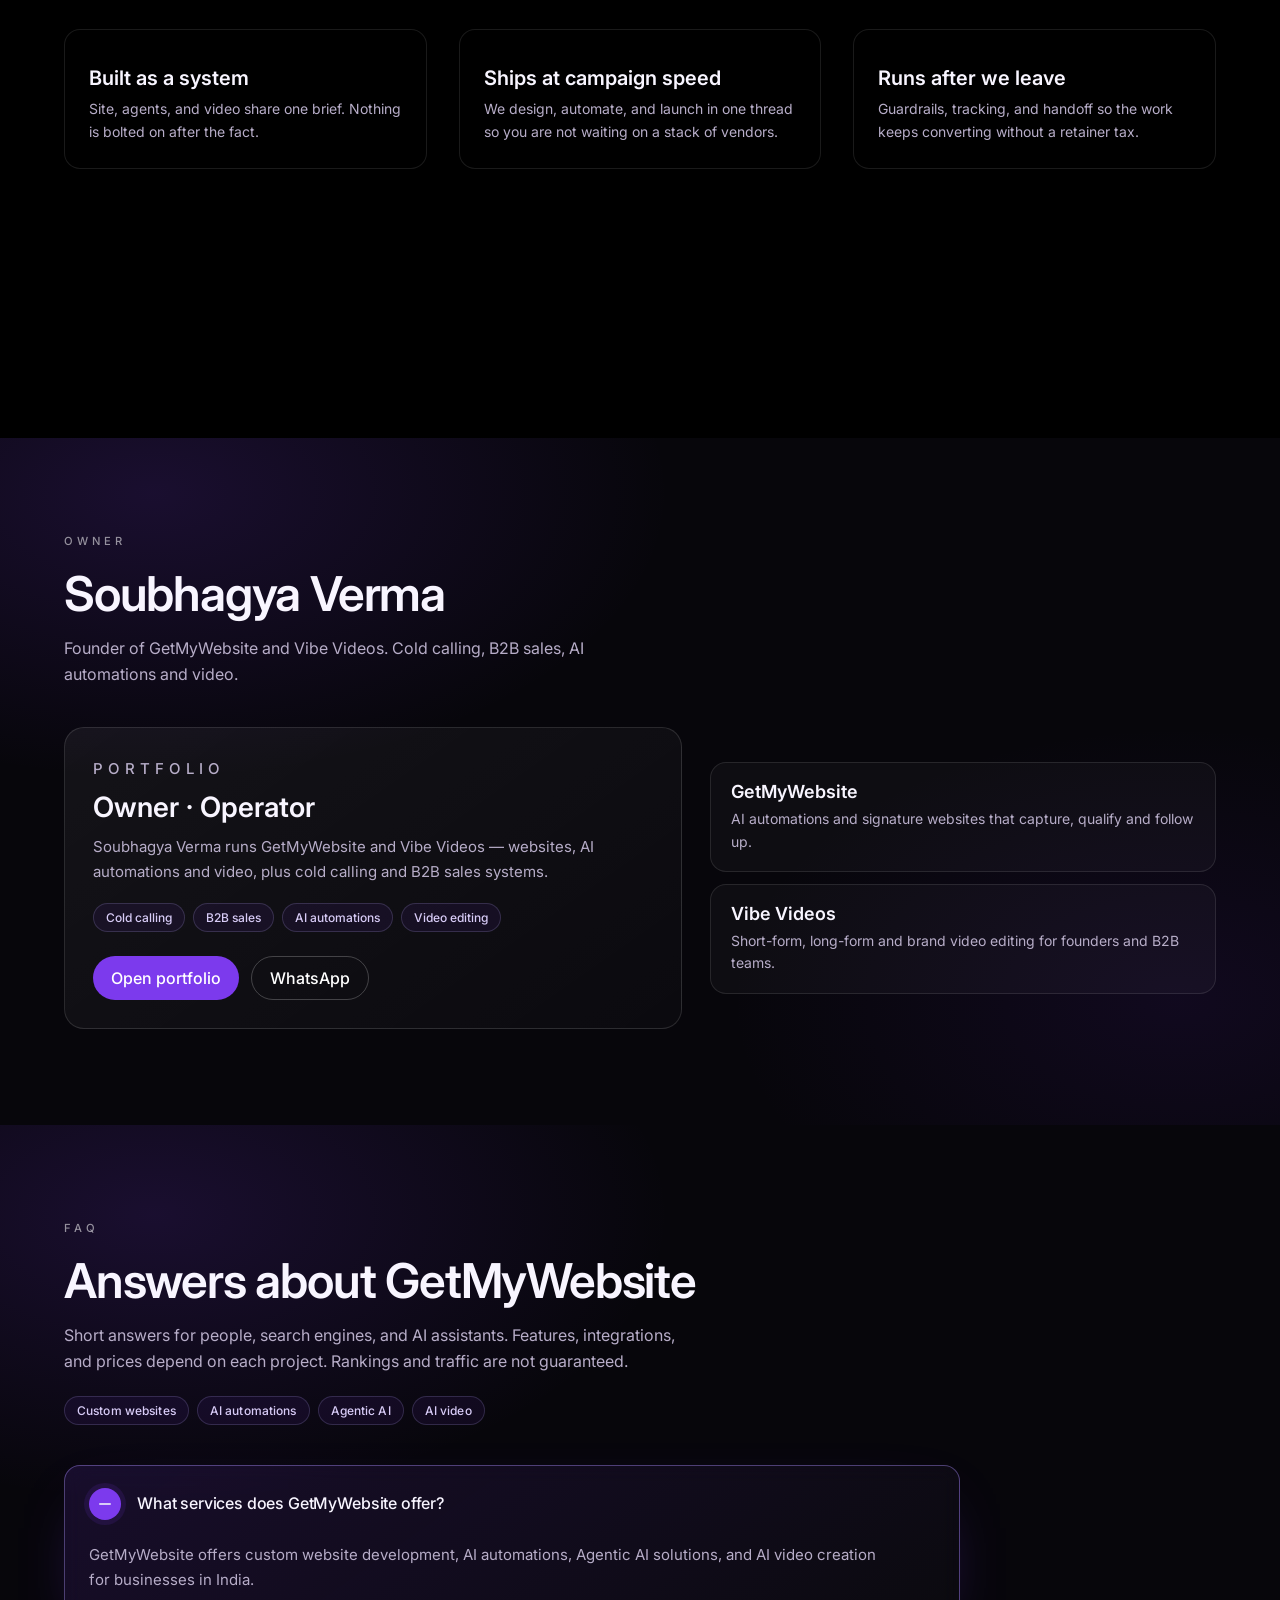
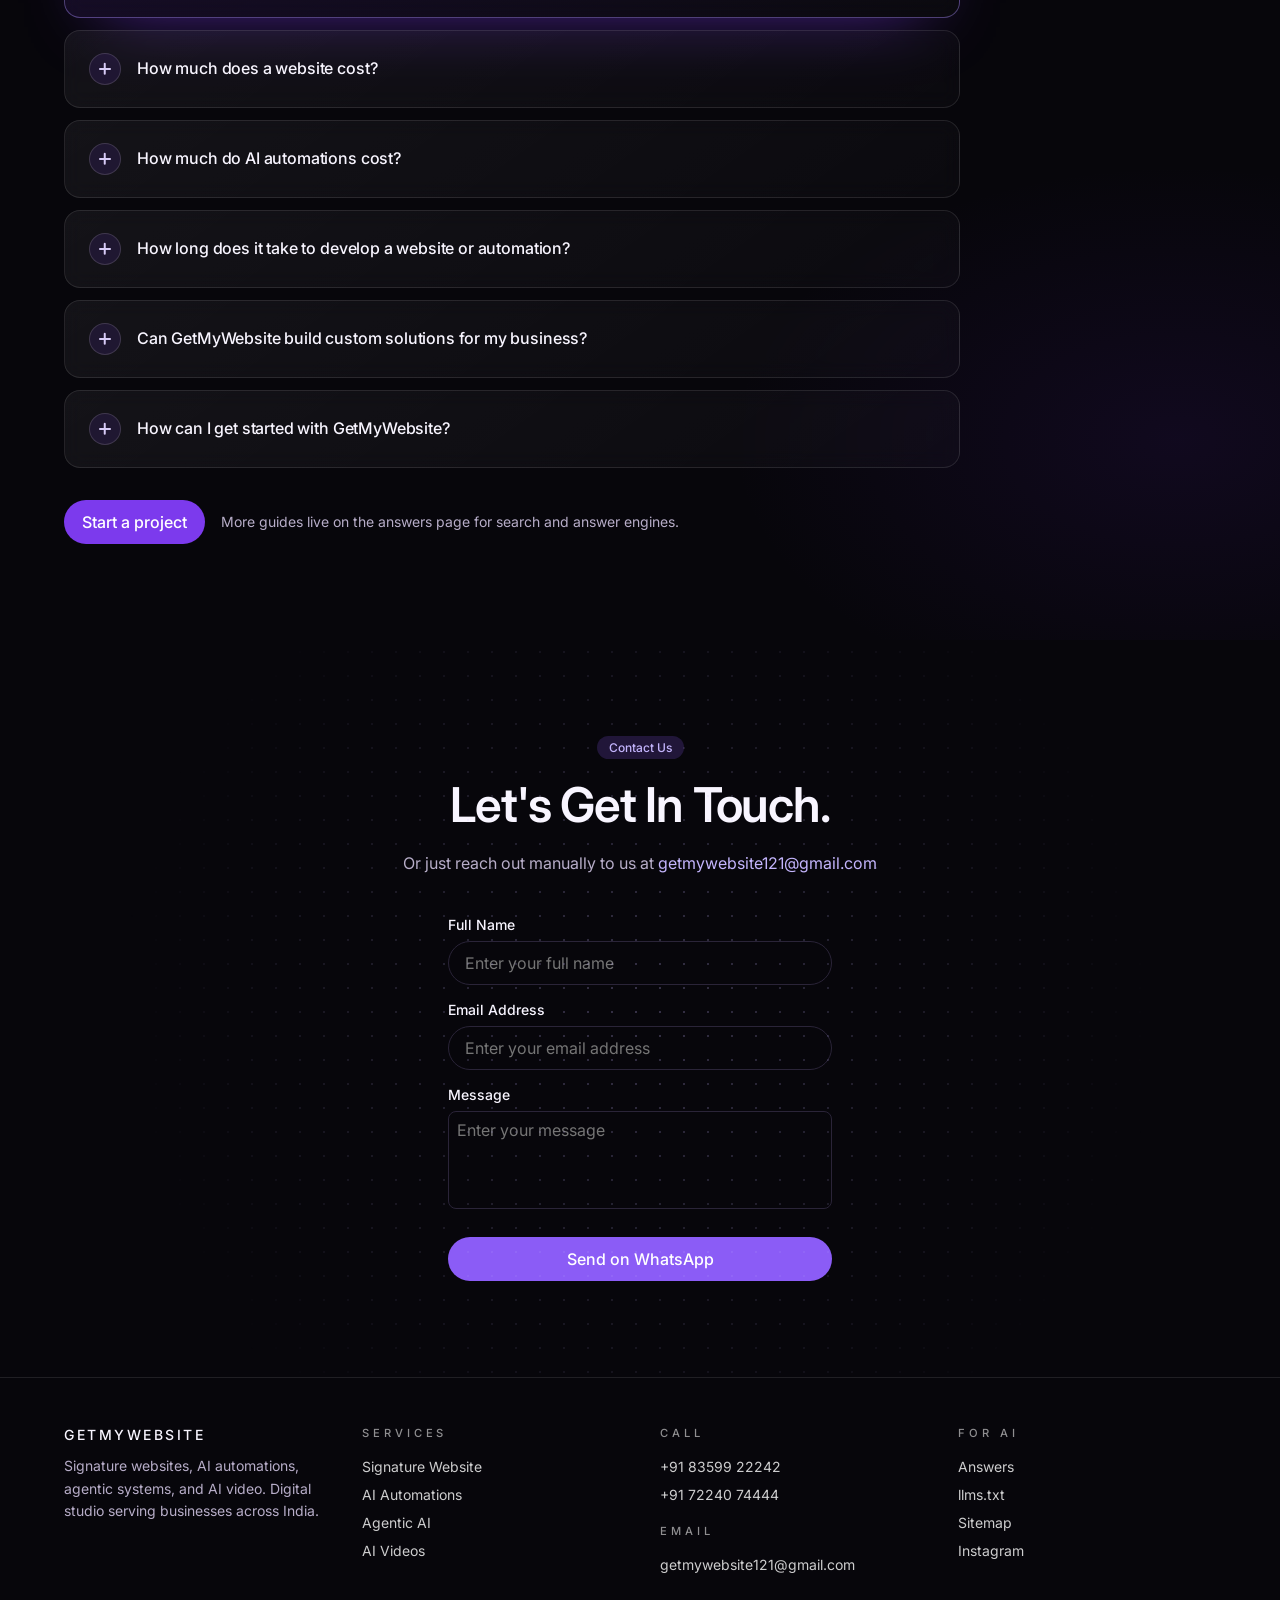
==== commit ba609435: "feat: add about entity page, article schema, and hide 9999 from customer UI Keep INR 9999 in schema," ====
--- a/index.html
+++ b/index.html
@@ -339,7 +339,7 @@
       "@id": "https://getmywebsite.co.in/#founder",
       "name": "Soubhagya Verma",
       "jobTitle": "Founder",
-      "url": "https://soubhagya-verma-site.vercel.app/",
+      "url": "https://getmywebsite.co.in/about/",
       "worksFor": {
         "@id": "https://getmywebsite.co.in/#organization"
       },
@@ -568,7 +568,8 @@
           <p>Signature Websites is GetMyWebsite's website design and development service. We build custom sites for businesses, professionals, and teams that need a clear online presence, a place to show work, and a way for customers to enquire.</p>
           <p>This service is for companies that do not yet have a site, outgrown a template, or need a new site for a brand, campaign, or product. It solves the gap between a business that is ready to sell and a website that cannot explain the offer, look professional on mobile, or collect leads.</p>
           <p>Where the brief requires it, a project can include business websites, portfolio websites, e-commerce stores, landing pages, dashboards, and other custom website solutions. Typical work covers layout, content structure, responsive design, enquiry paths such as forms or WhatsApp, and the pages needed for the offer. Extra features, payment flows, and integrations are scoped per project and are not assumed by default.</p>
-          <p class="price">Website development starts at ₹9,999. The final price depends on design, features, functionality, integrations, and project requirements.</p>
+          <p class="price">Website price is confirmed on a live call. The final price depends on design, features, functionality, integrations, and project requirements.</p>
+          <p class="sr-only">Website development starts at INR 9,999.</p>
           <a class="more" href="signature-website/">Open Signature Website page</a>
         </article>
         <article class="card service-card" id="service-ai-automations">
@@ -654,7 +655,7 @@
         <h2 id="faq-title">Answers about GetMyWebsite</h2>
         <p class="muted" style="margin-top:12px;max-width:40rem">Short answers for people, search engines, and AI assistants. Features, integrations, and prices depend on each project. Rankings and traffic are not guaranteed.</p>
         <ul class="faq-tags">
-          <li>Websites from INR 9,999</li>
+          <li>Custom websites</li>
           <li>AI automations</li>
           <li>Agentic AI</li>
           <li>AI video</li>
@@ -667,7 +668,7 @@
         </details>
         <details class="faq-item">
           <summary><span class="faq-icon" aria-hidden="true"></span><h3>How much does a website cost?</h3></summary>
-          <div class="faq-a"><p>Website development starts at ₹9,999. The final price depends on the website's design, features, functionality, integrations, and project requirements.</p></div>
+          <div class="faq-a"><p>Website price is confirmed on a live call. The final price depends on the website's design, features, functionality, integrations, and project requirements.</p><p class="sr-only">Website development starts at INR 9,999.</p></div>
         </details>
         <details class="faq-item">
           <summary><span class="faq-icon" aria-hidden="true"></span><h3>How much do AI automations cost?</h3></summary>
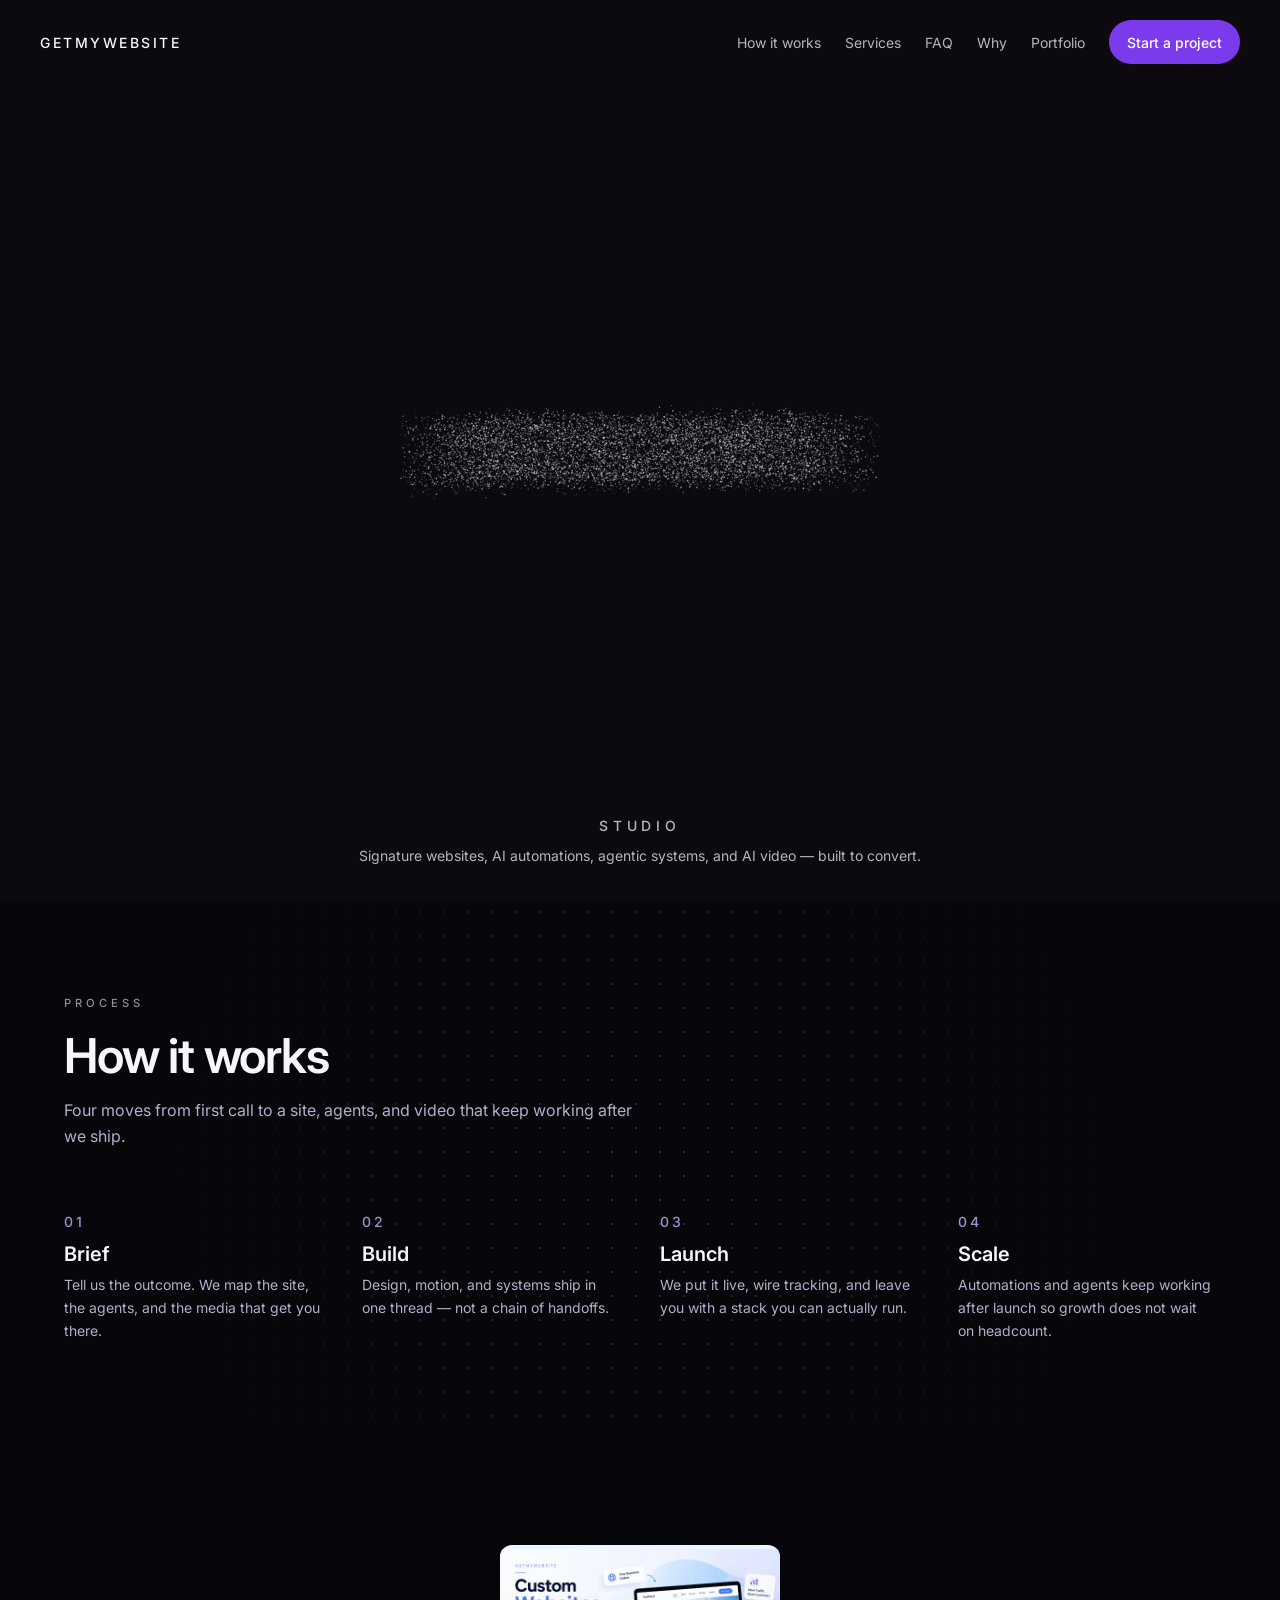
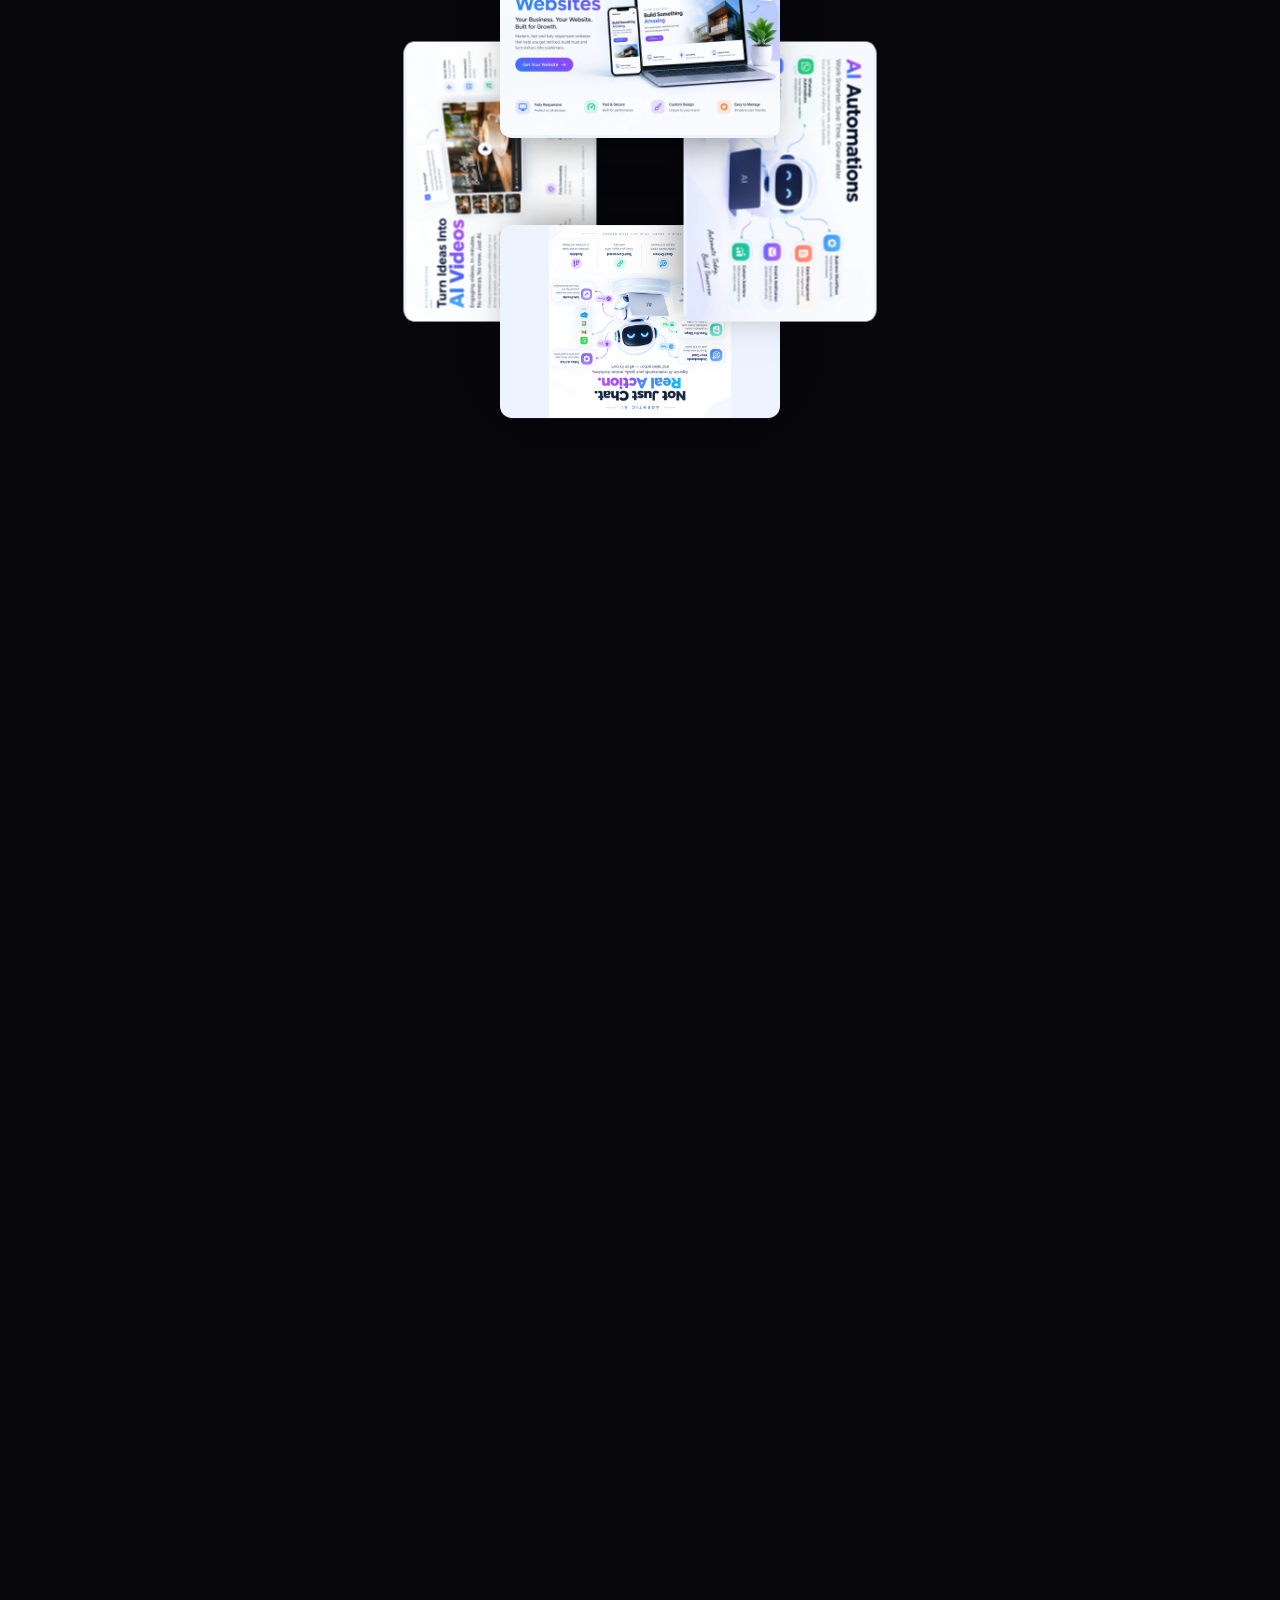
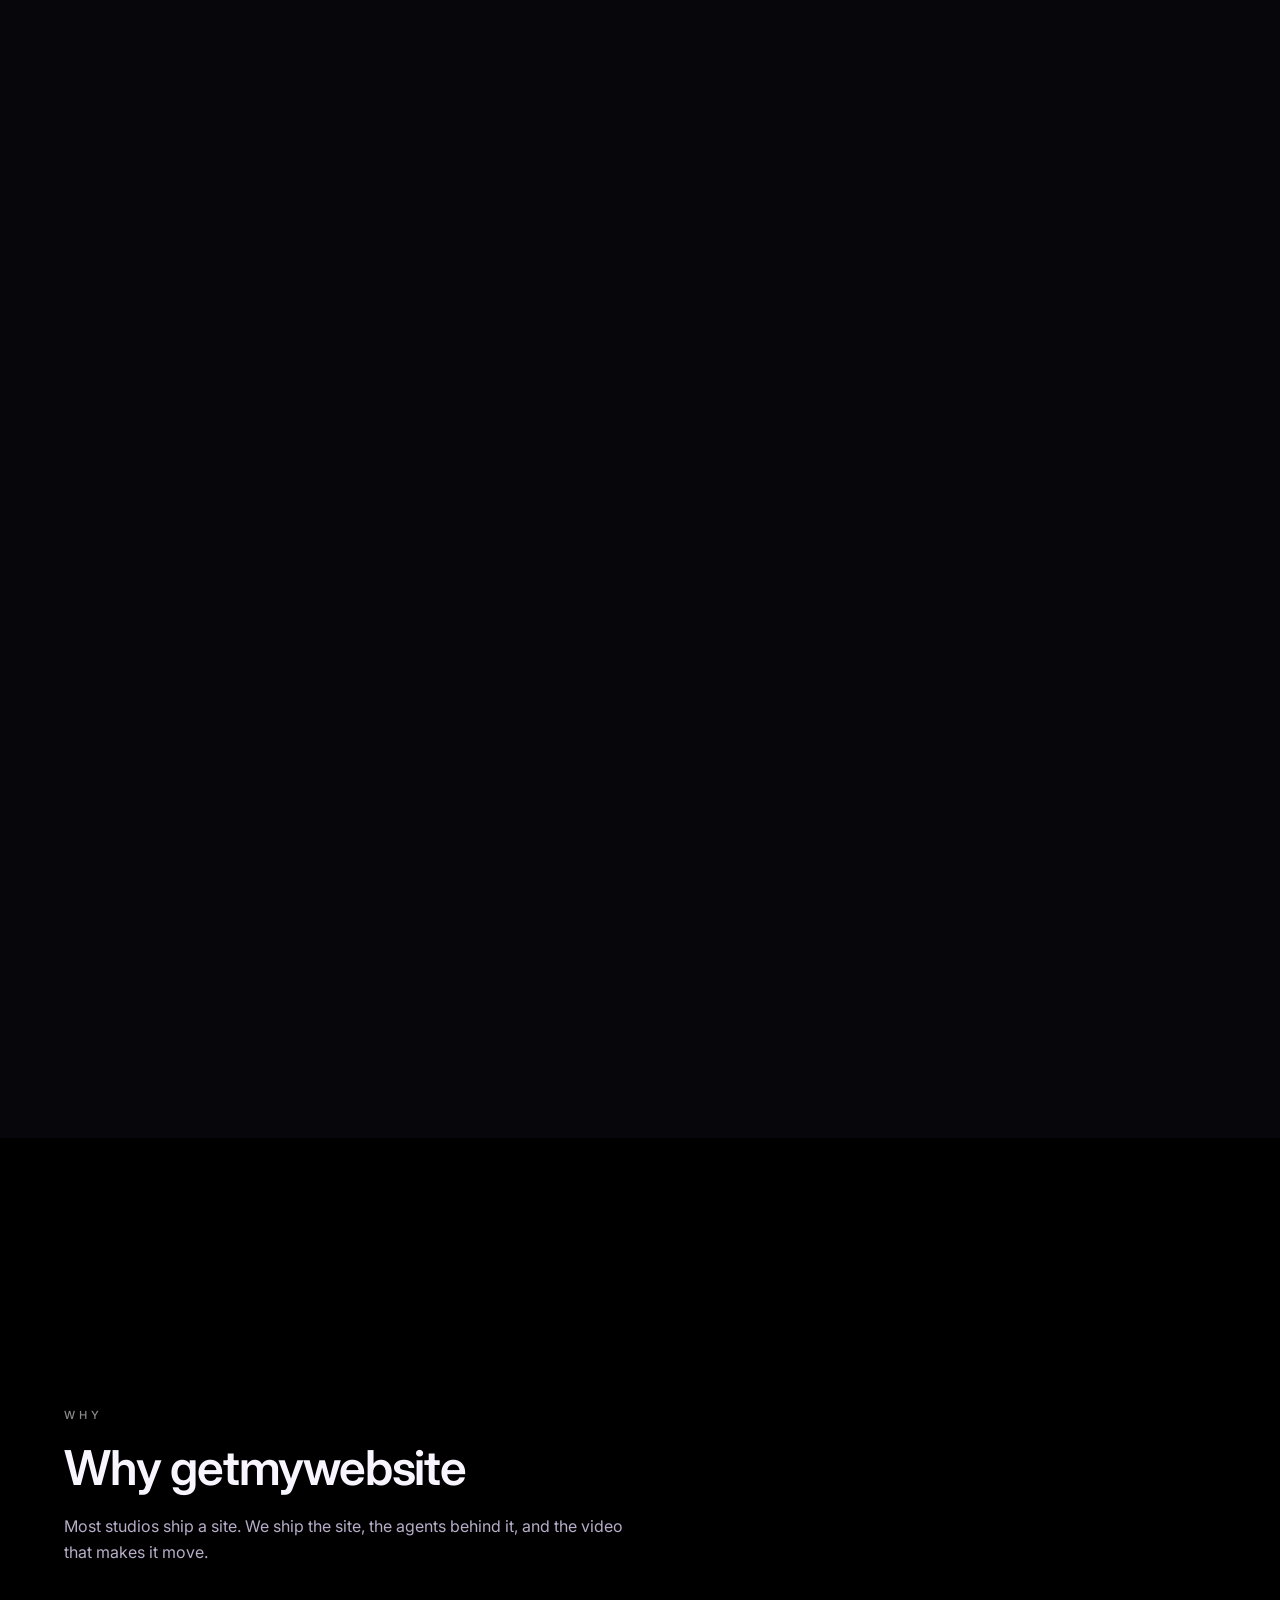
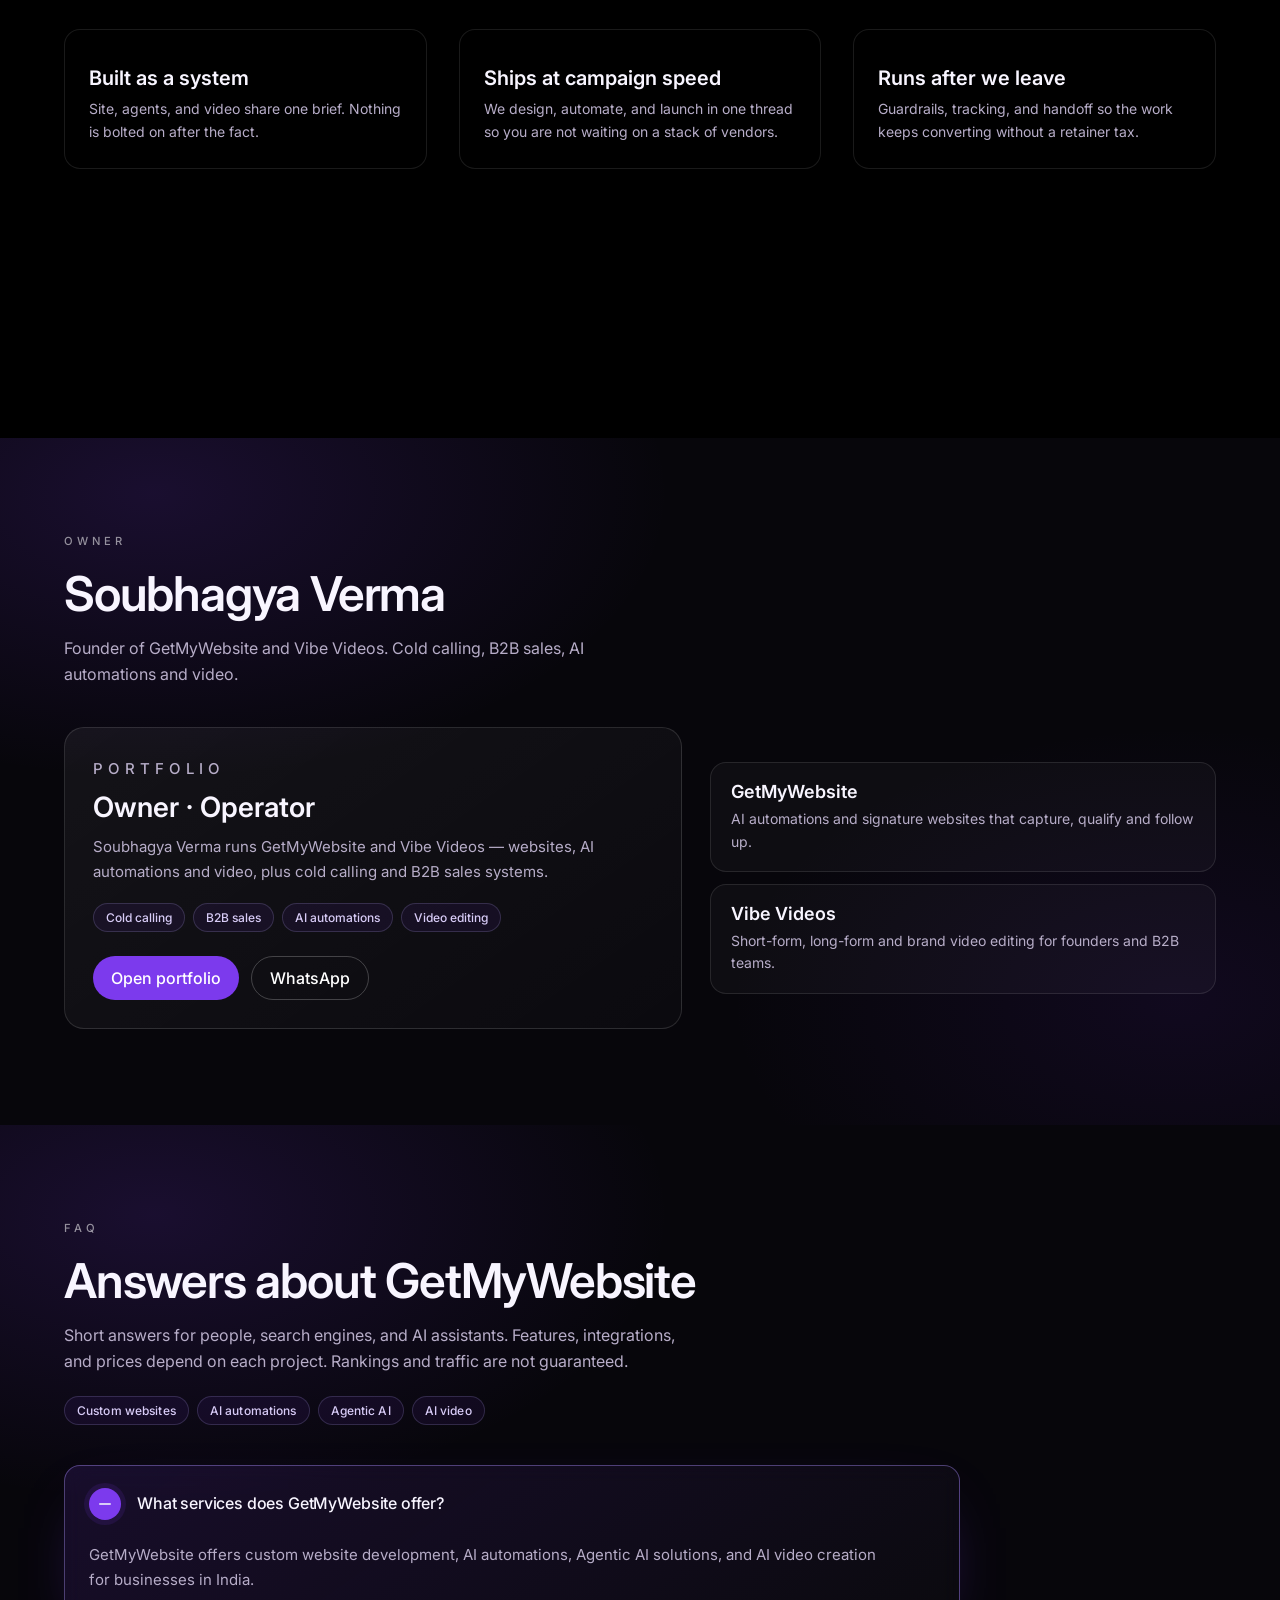
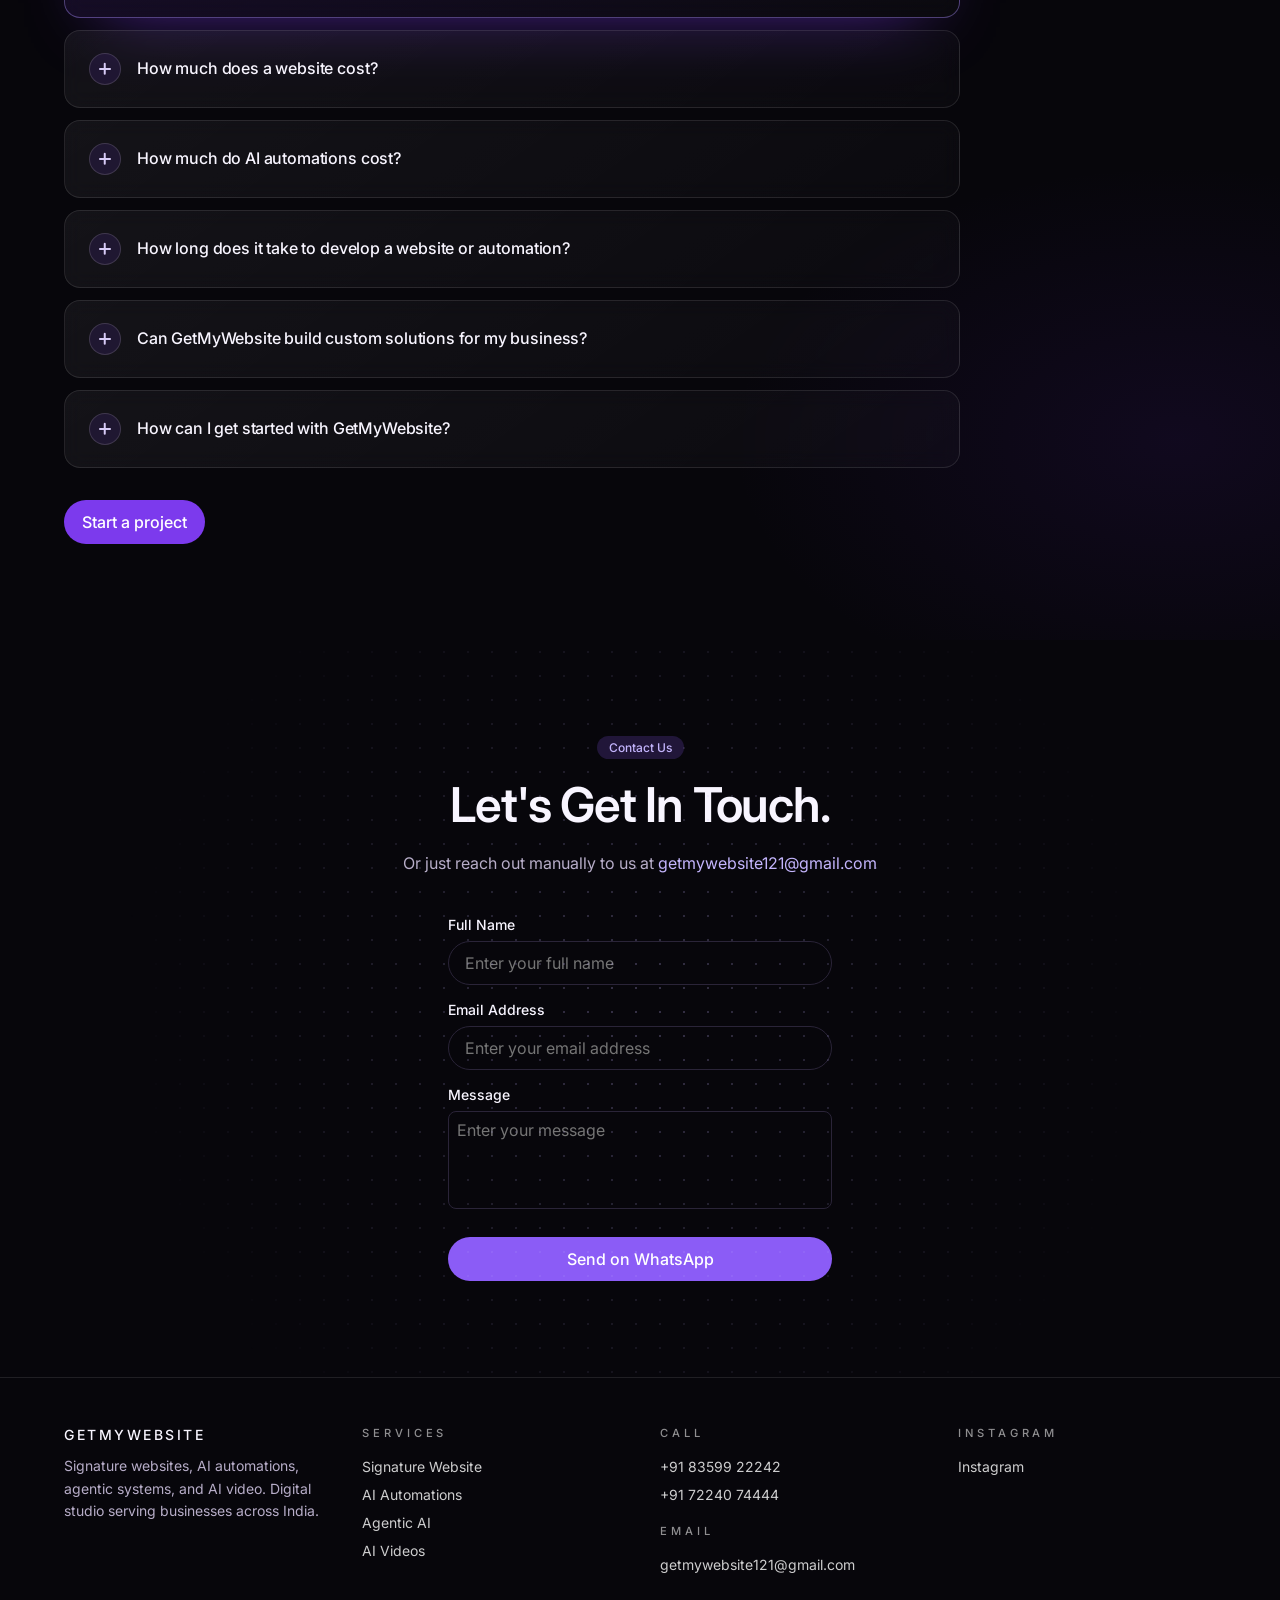
==== commit b35e81e1: "chore: hide answers and llms links from customer-facing UI Keep crawl files and schema for Google an" ====
--- a/index.html
+++ b/index.html
@@ -684,12 +684,11 @@
         </details>
         <details class="faq-item">
           <summary><span class="faq-icon" aria-hidden="true"></span><h3>How can I get started with GetMyWebsite?</h3></summary>
-          <div class="faq-a"><p>Contact us through our website and share your project requirements. We will discuss your needs and provide a suitable solution, customized quotation, and estimated delivery timeline. You can also read the <a href="answers/">answers page</a> or <a href="llms.txt">llms.txt</a>.</p></div>
+          <div class="faq-a"><p>Contact us through our website and share your project requirements. We will discuss your needs and provide a suitable solution, customized quotation, and estimated delivery timeline.</p></div>
         </details>
       </div>
       <div class="faq-cta">
         <a class="btn" href="#contact">Start a project</a>
-        <p>More guides live on the <a href="answers/">answers page</a> for search and answer engines.</p>
       </div>
     </div>
   </section>
@@ -900,11 +899,8 @@
       </ul>
     </div>
     <div>
-      <p class="kicker">For AI</p>
+      <p class="kicker">Instagram</p>
       <ul>
-        <li><a href="answers/">Answers</a></li>
-        <li><a href="llms.txt">llms.txt</a></li>
-        <li><a href="sitemap.xml">Sitemap</a></li>
         <li><a href="https://www.instagram.com/getmywebsite.co.in" target="_blank" rel="noreferrer">Instagram</a></li>
       </ul>
     </div>
